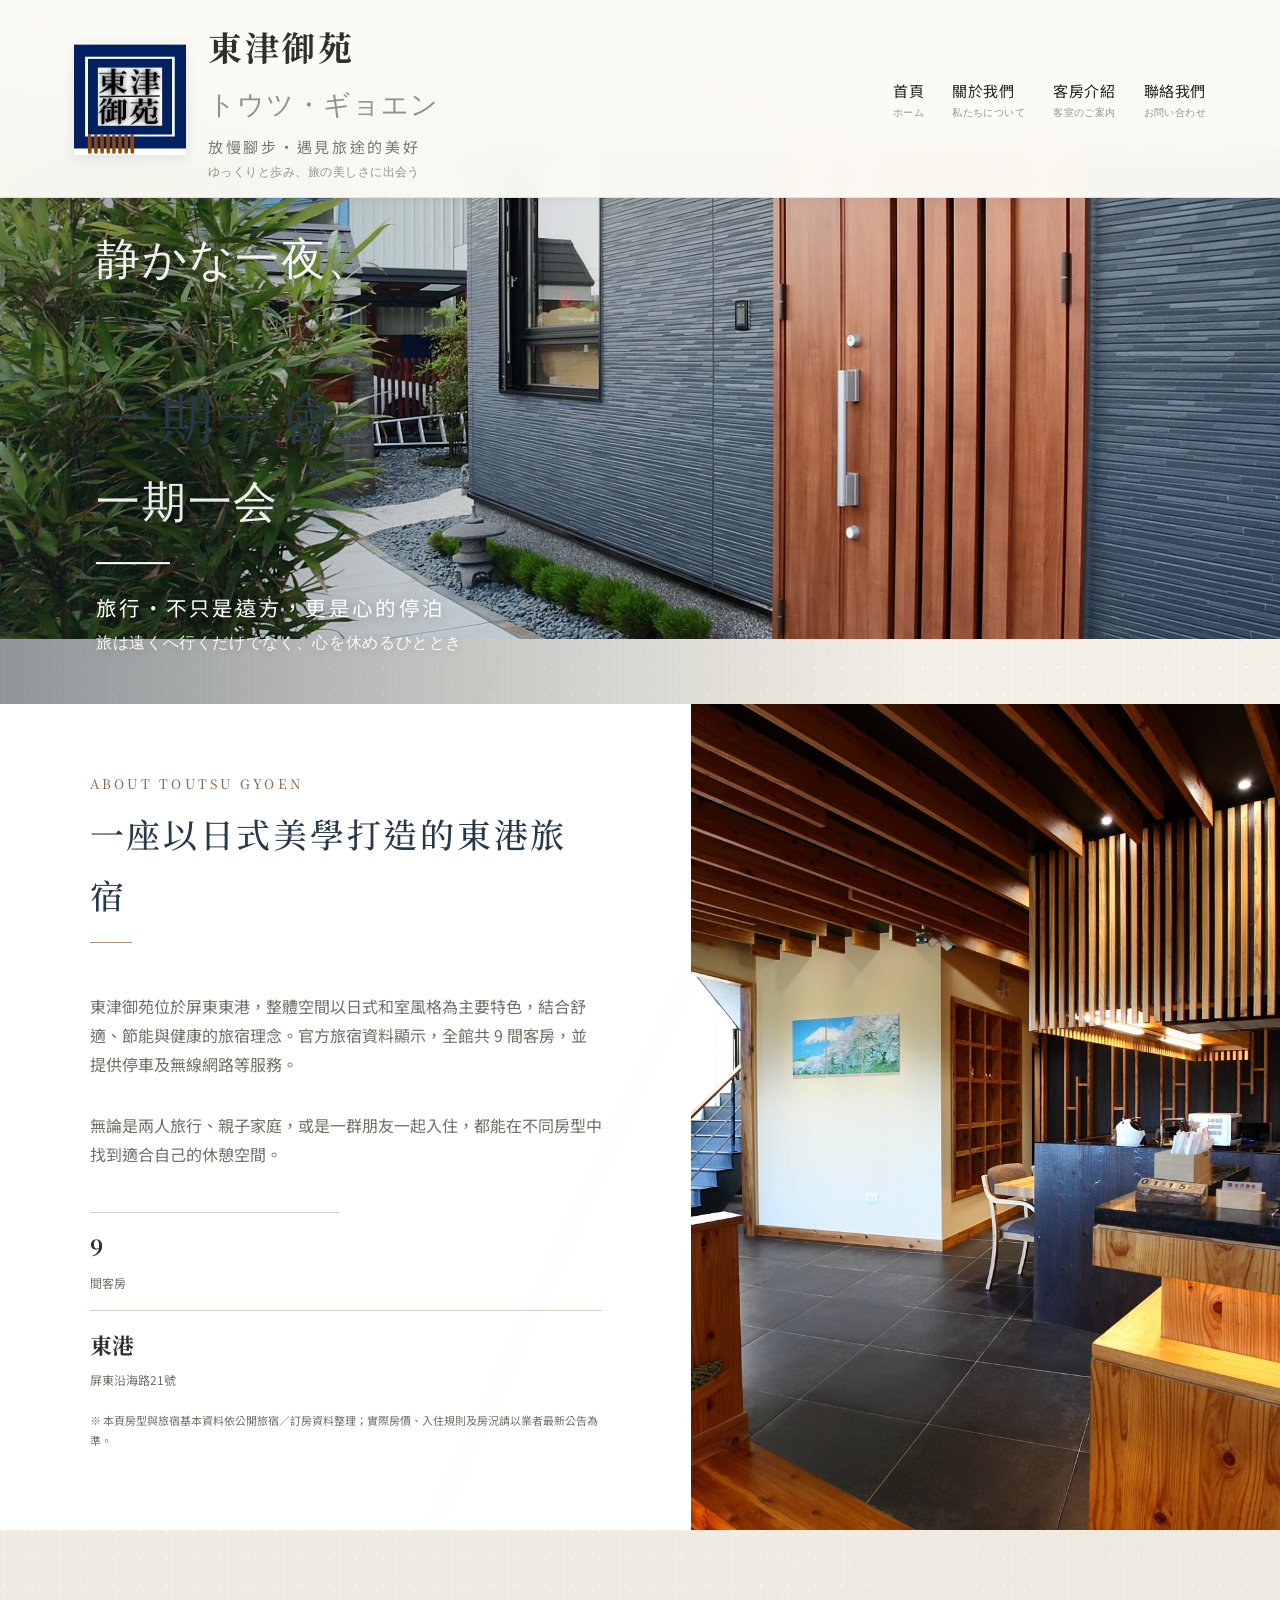
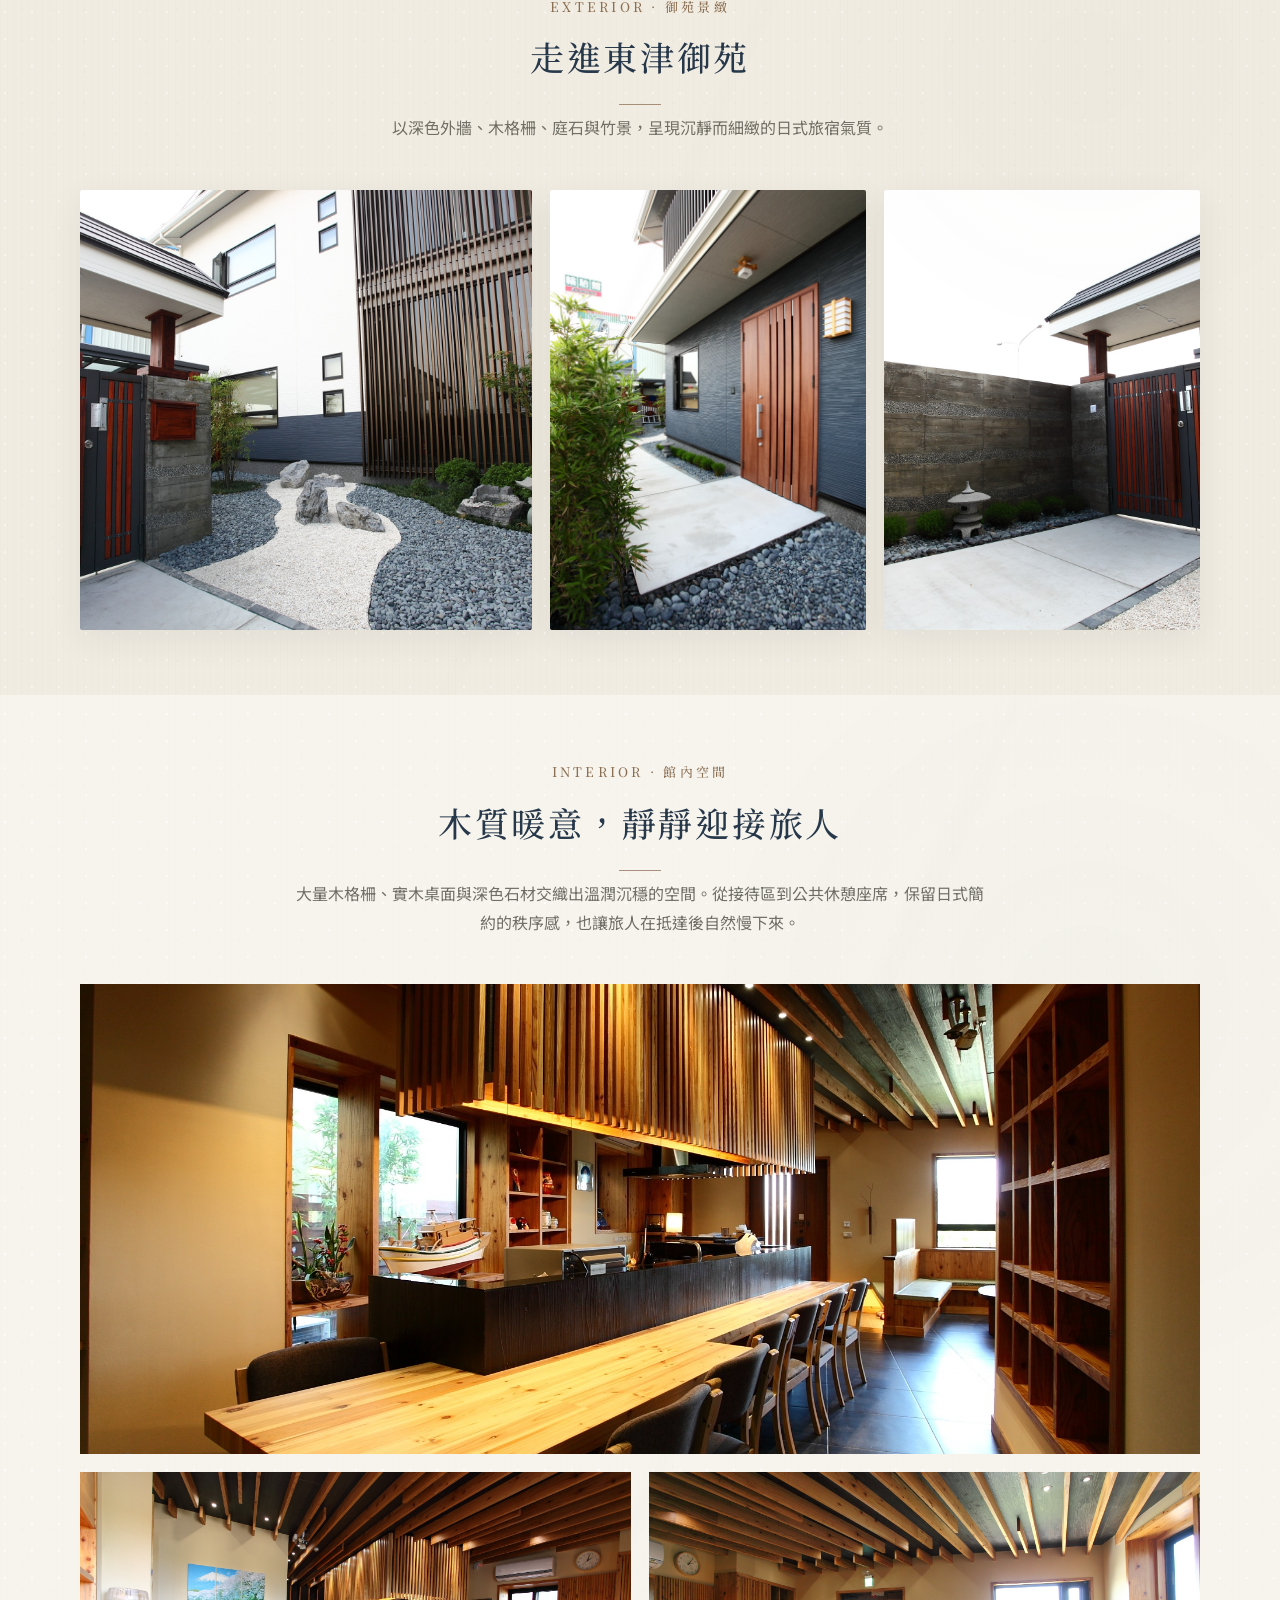
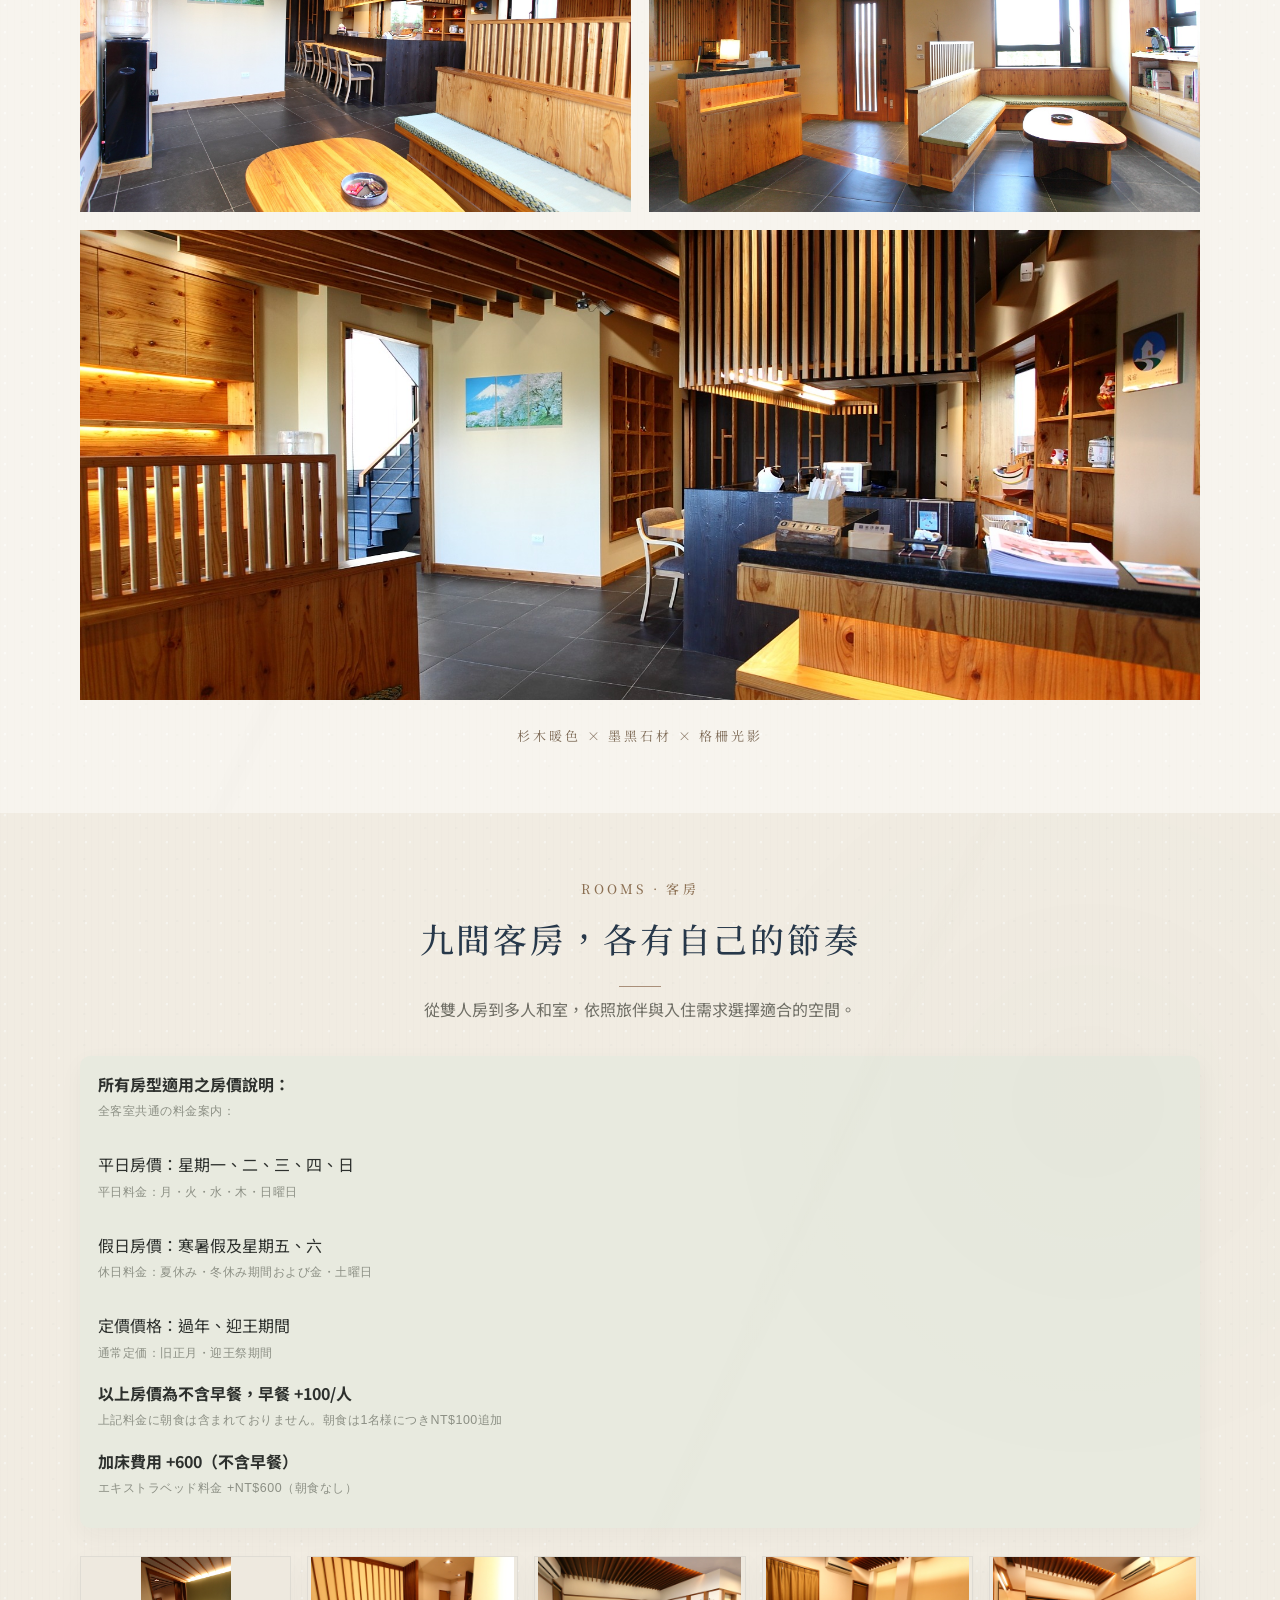
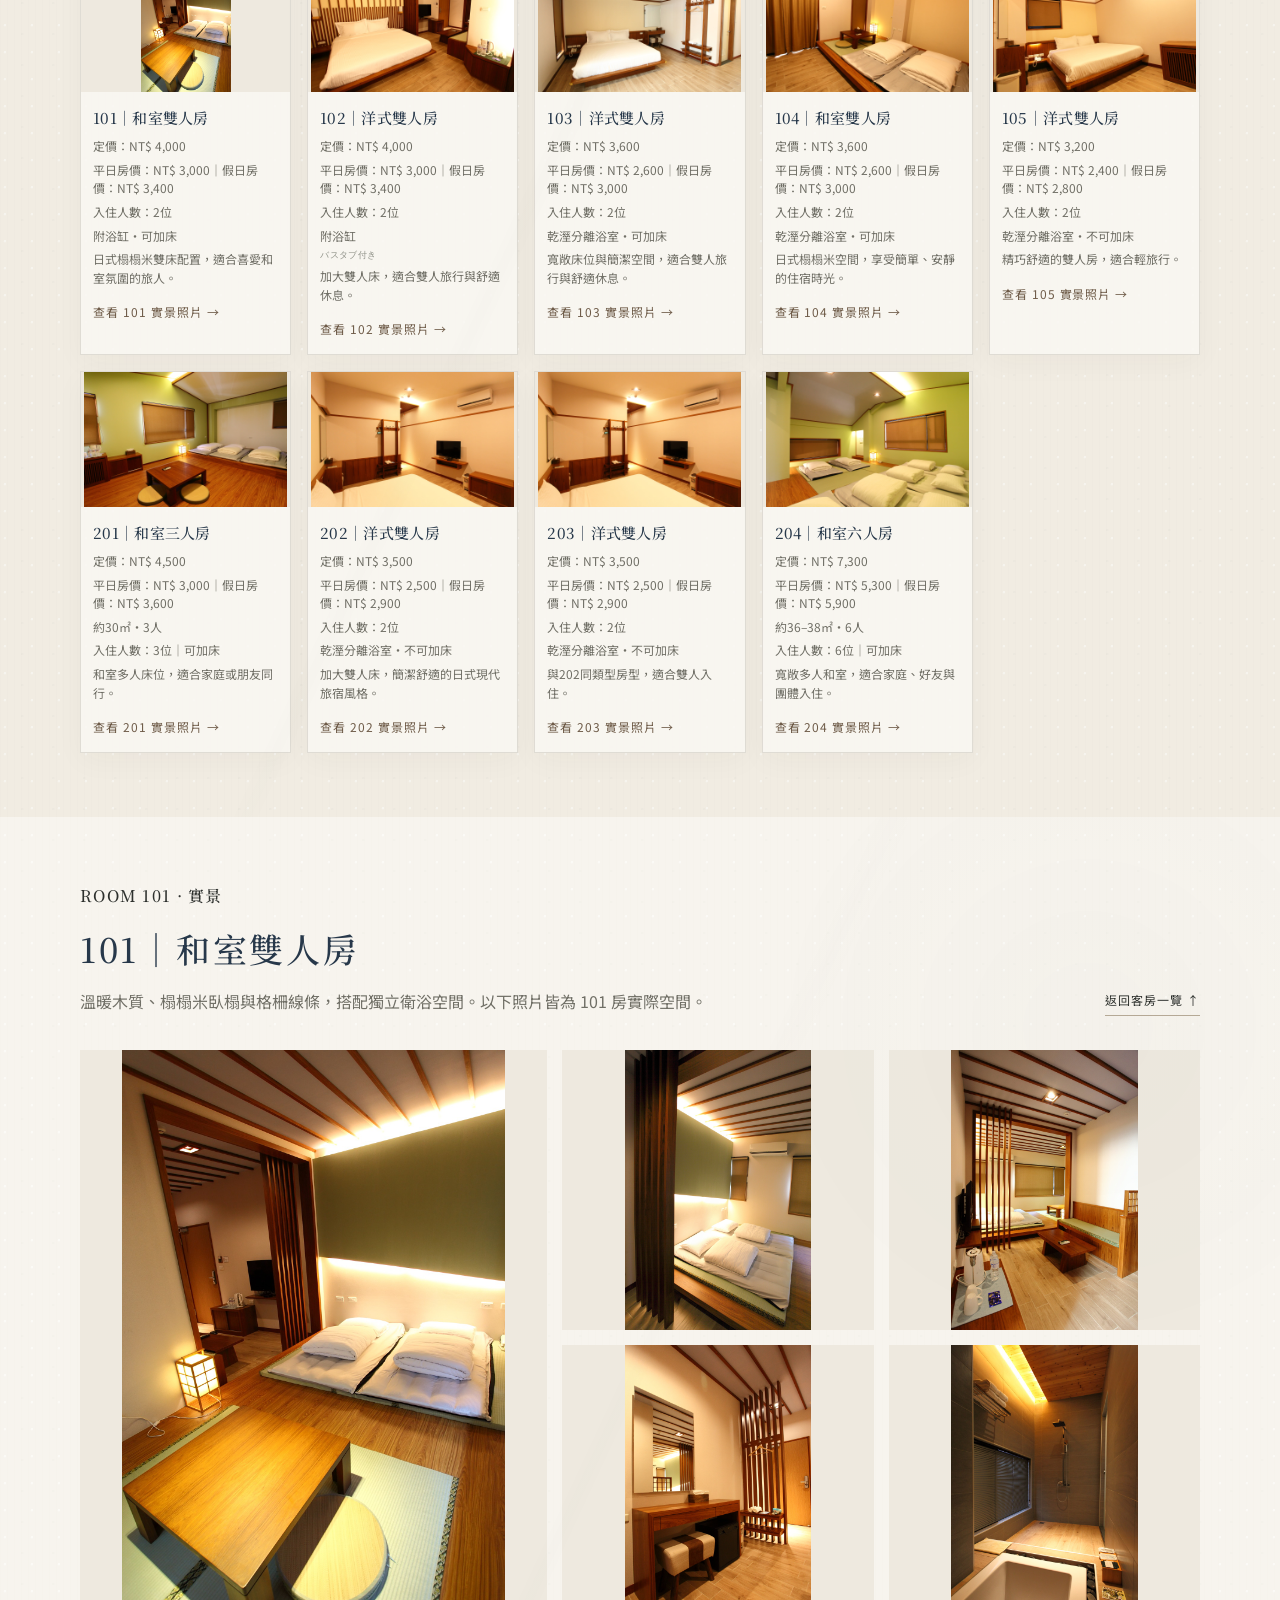
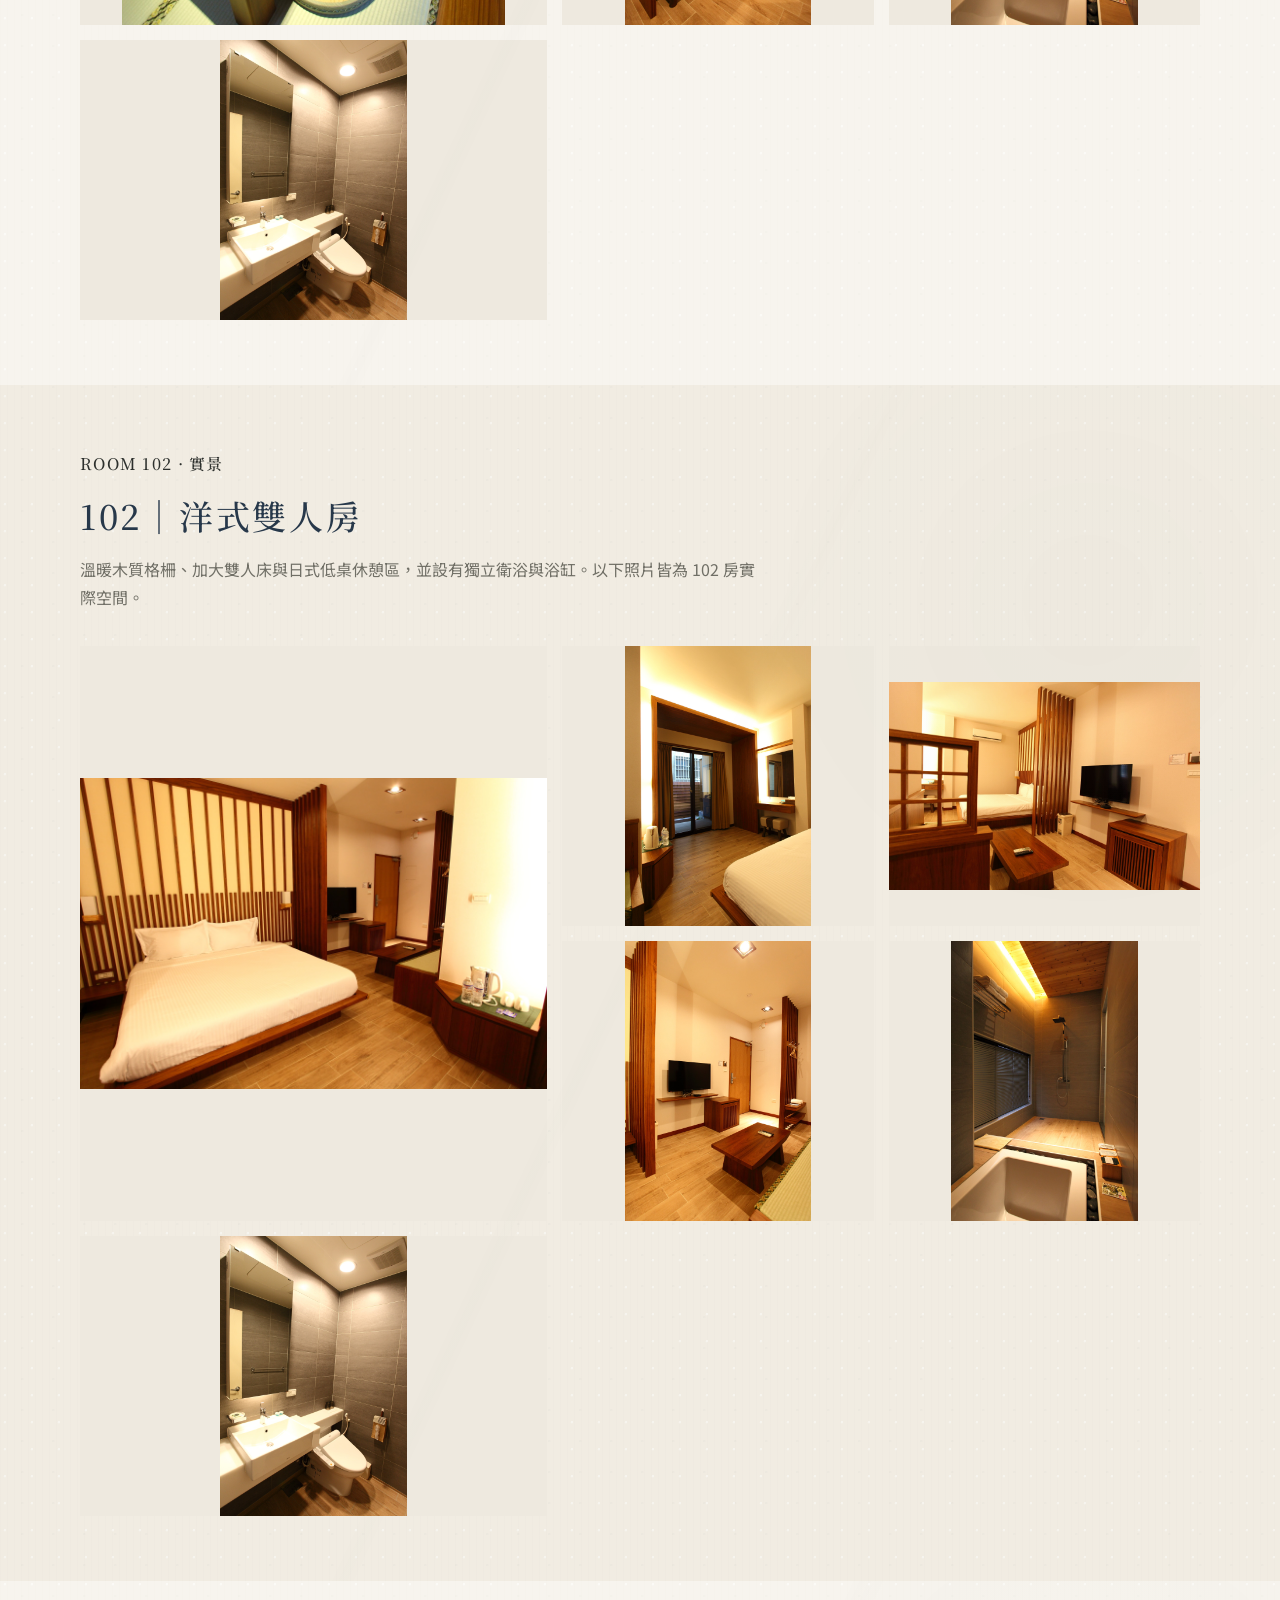
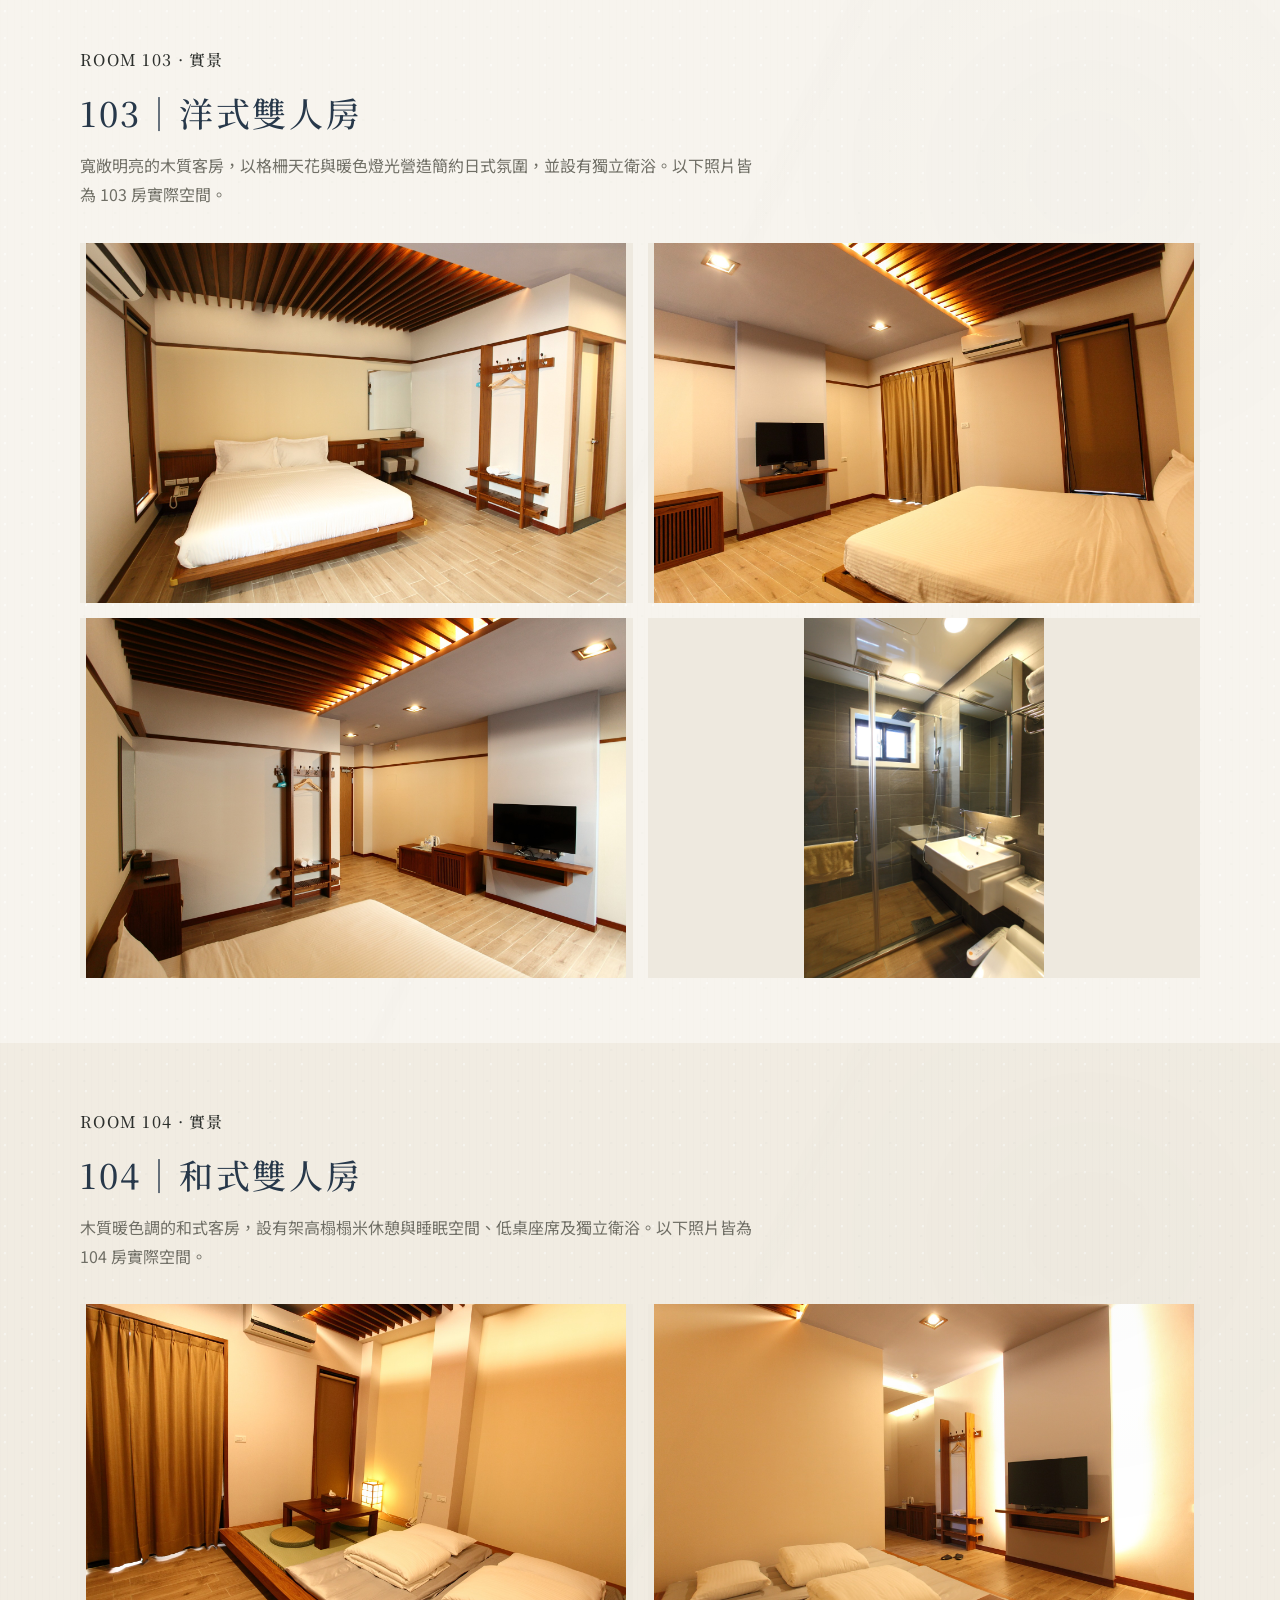
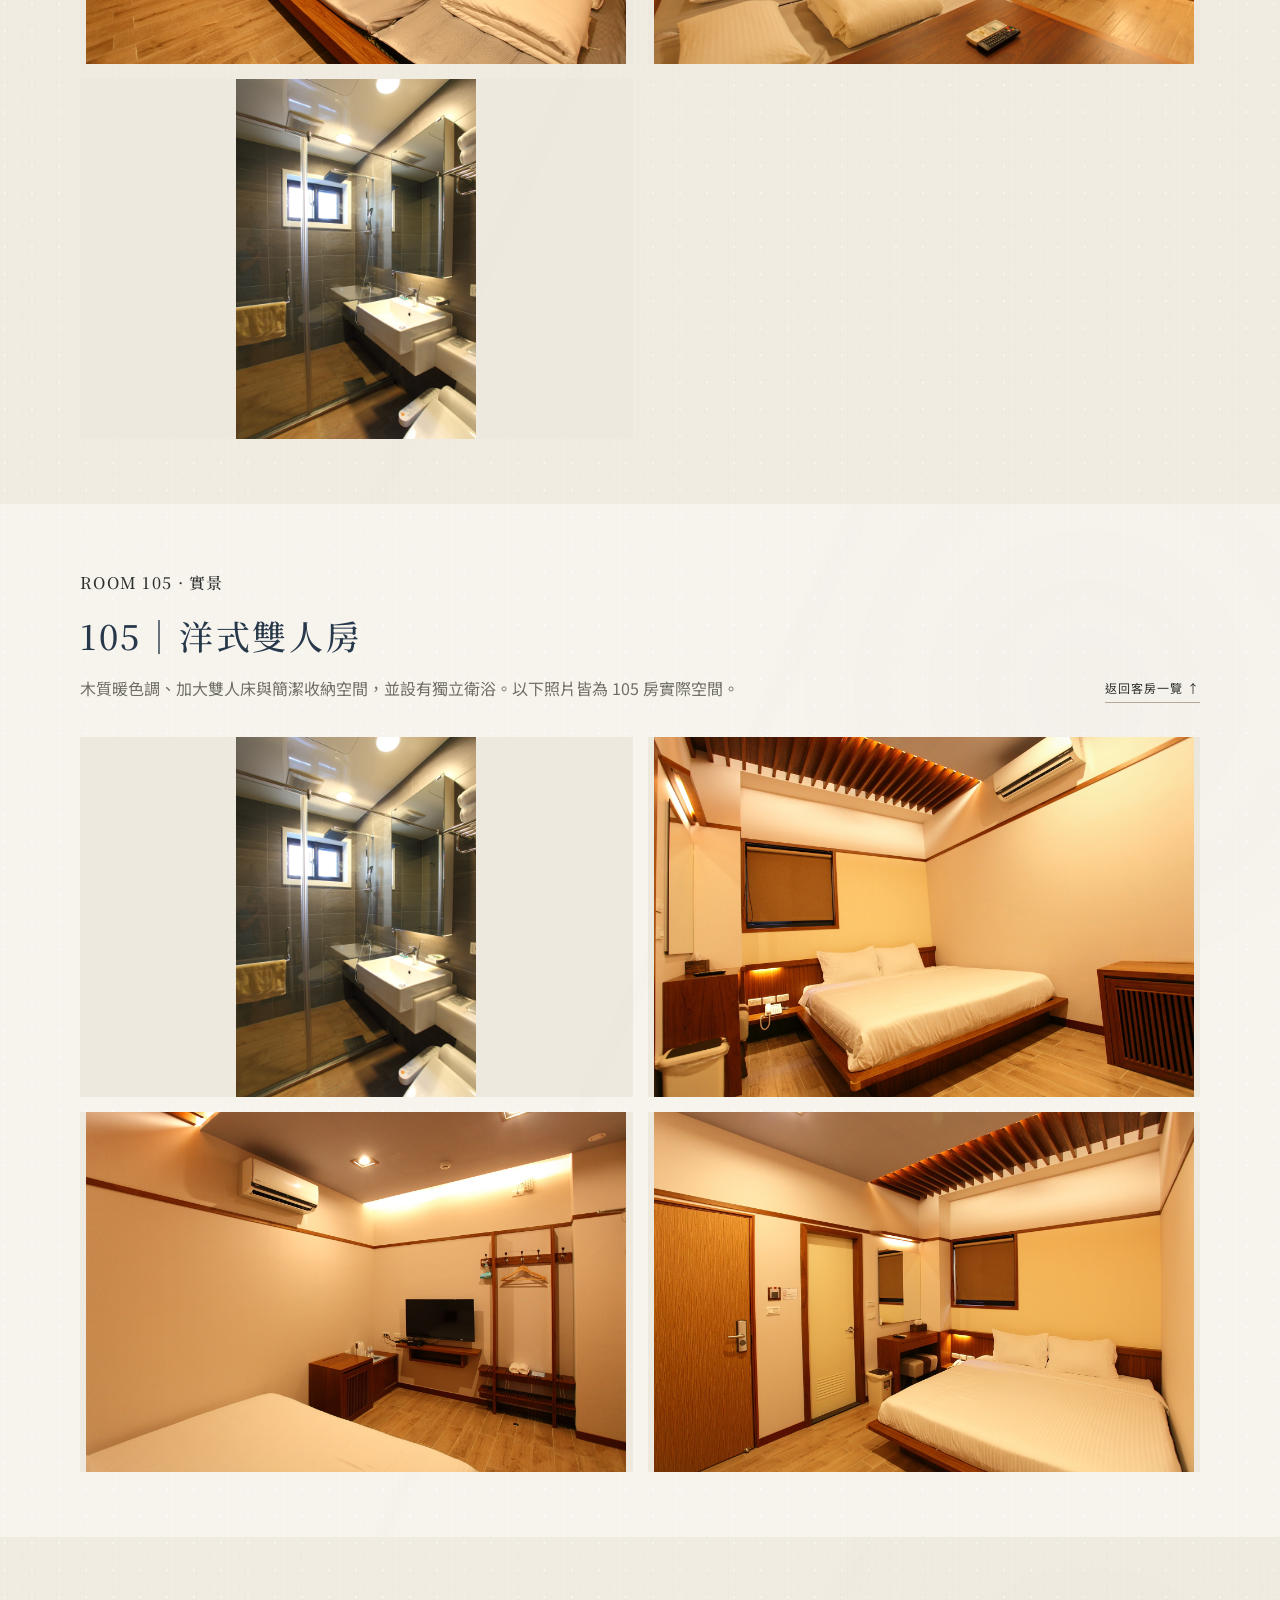
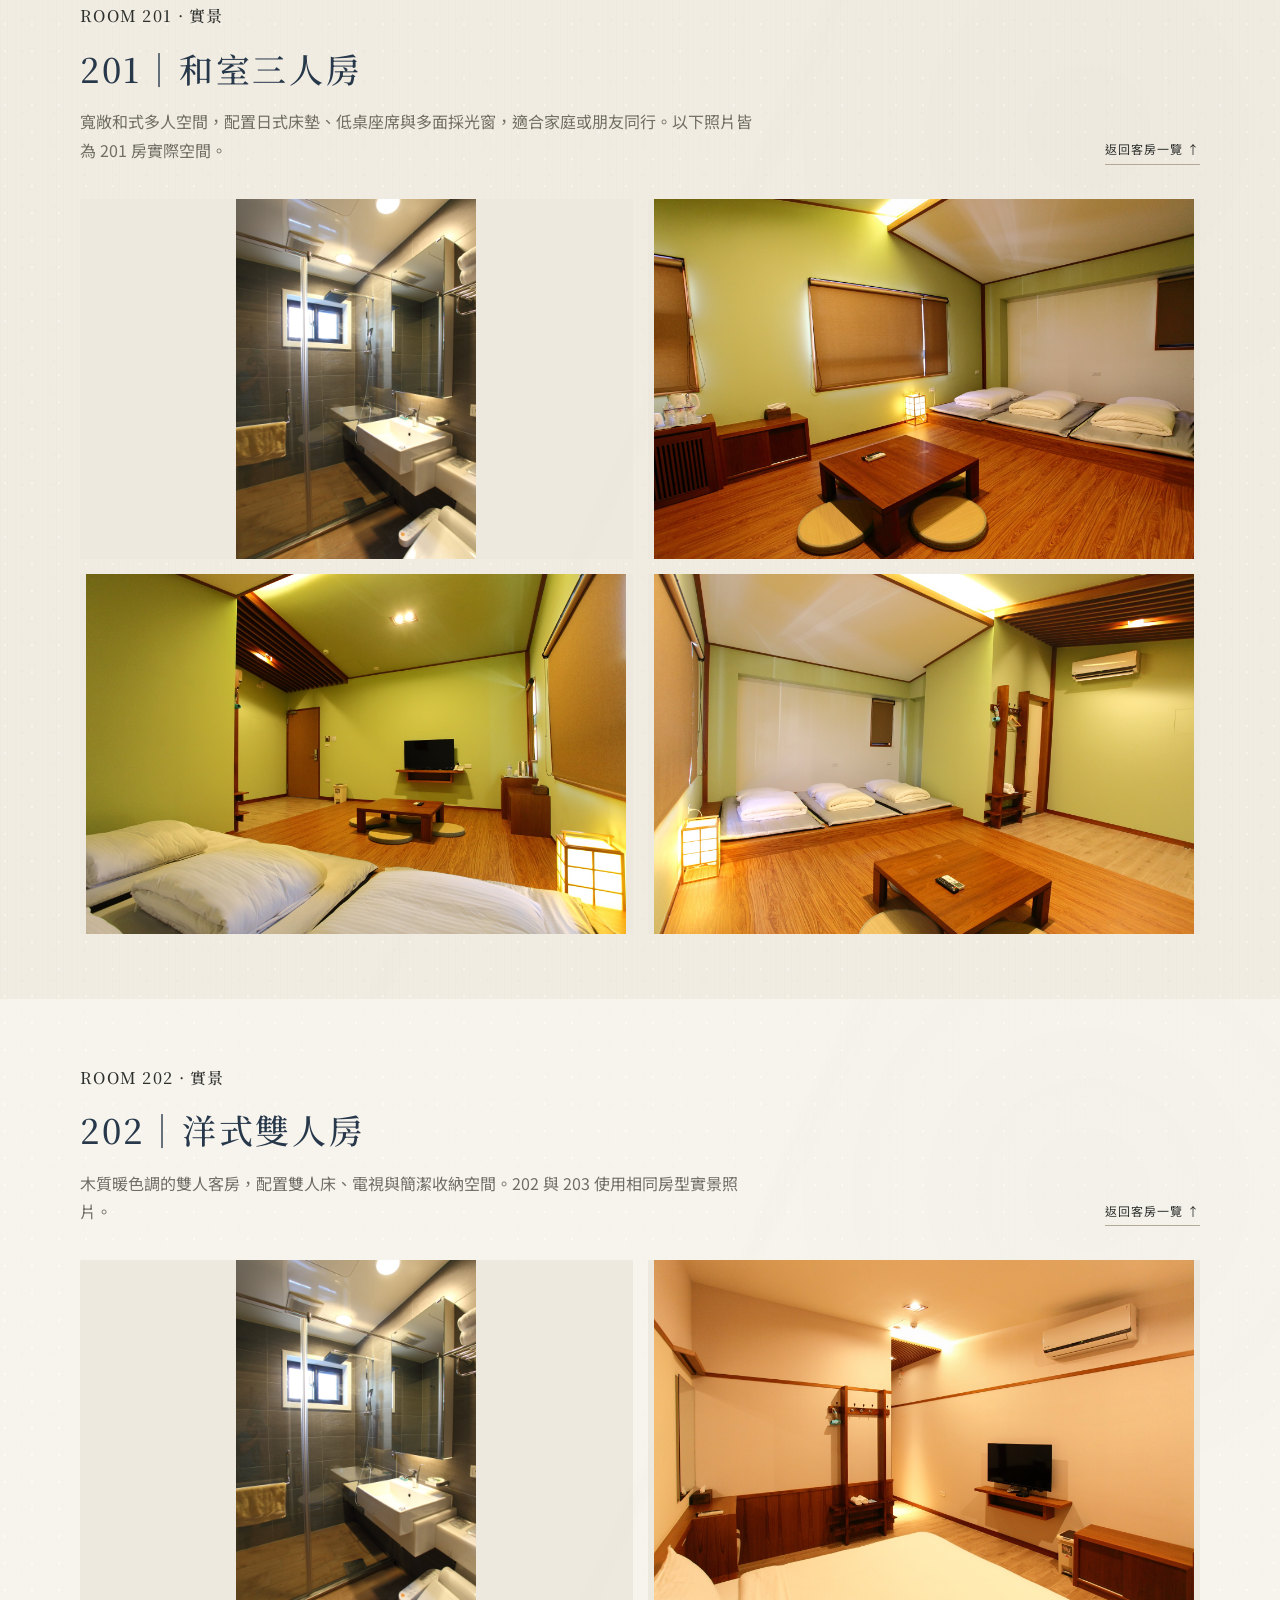
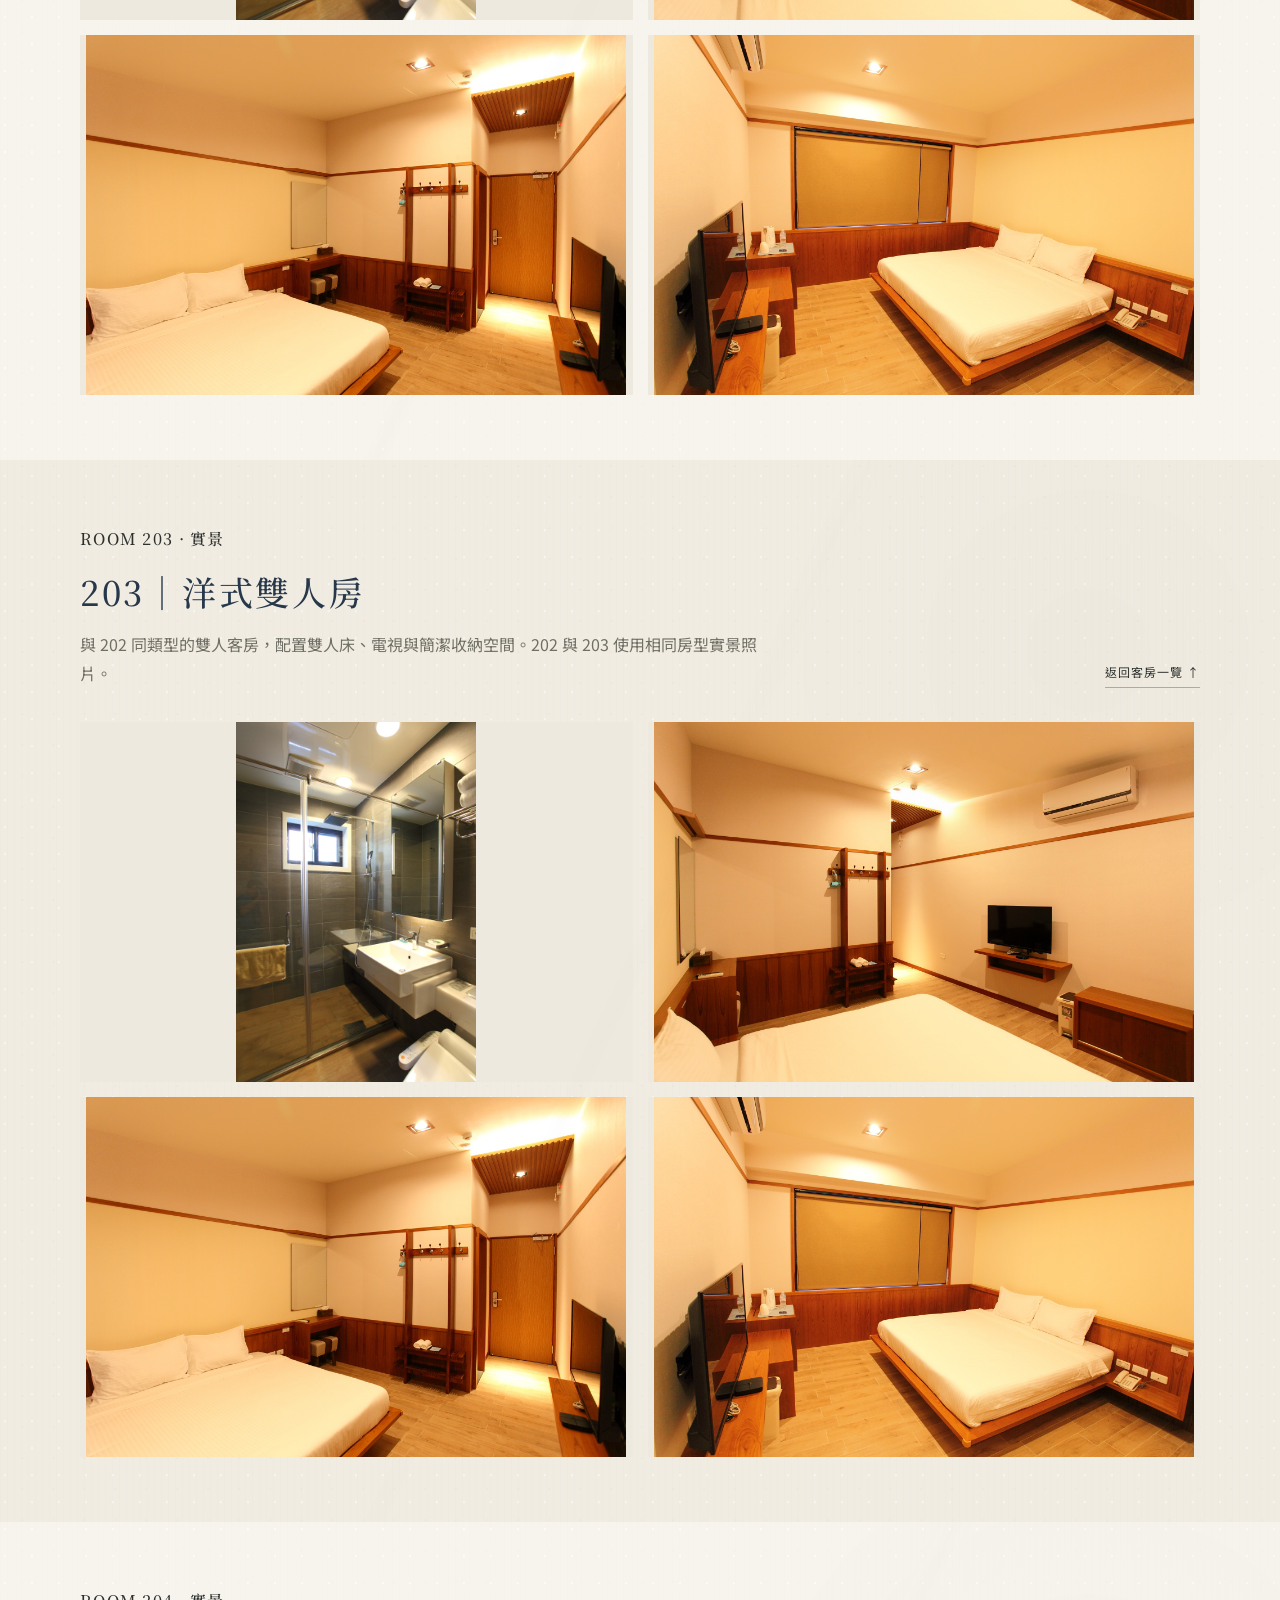
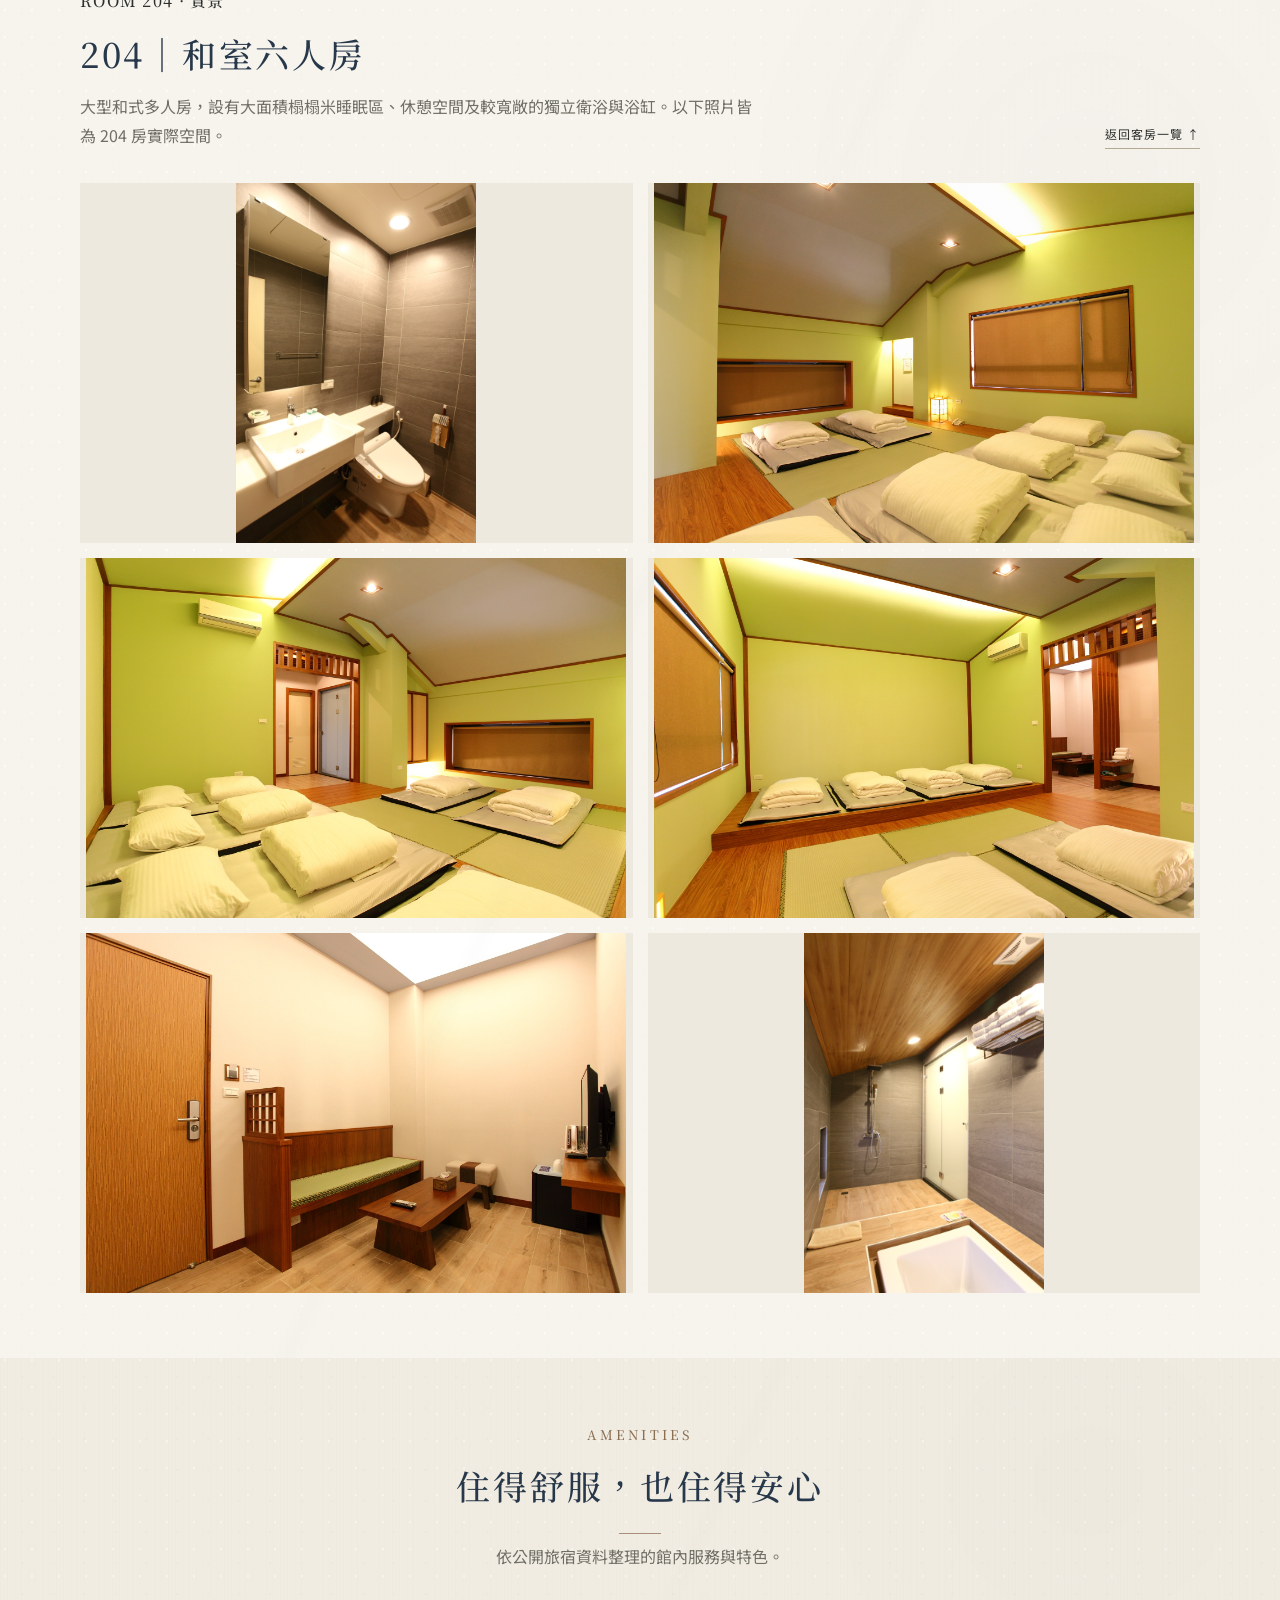
==== index.html @ 432bb6c1 "Add files via upload" ====
<!DOCTYPE html>
<html lang="zh-Hant">
<head>
  <meta charset="UTF-8">
  <meta name="viewport" content="width=device-width, initial-scale=1.0">
  <title>東津御苑｜東港日式特色民宿</title>
  <meta name="description" content="東津御苑｜屏東東港日式特色民宿。全館9間客房，融合日式和室與現代舒適空間，適合雙人、家庭與團體旅遊。">
  <link rel="preconnect" href="https://fonts.googleapis.com">
  <link rel="preconnect" href="https://fonts.gstatic.com" crossorigin>
  <link href="https://fonts.googleapis.com/css2?family=Noto+Serif+TC:wght@400;500;600;700&family=Noto+Sans+TC:wght@300;400;500;700&display=swap" rel="stylesheet">
  <style>
    :root{--ink:#2f302b;--muted:#706f66;--paper:#f7f4ed;--cream:#eee7d8;--wood:#8b6f52;--line:#d8d0c1;--accent:#68715a}
    *{box-sizing:border-box} html{scroll-behavior:smooth}
    body{margin:0;color:var(--ink);background:var(--paper);font-family:"Noto Sans TC",sans-serif;line-height:1.8}
    h1,h2,h3,.jp{font-family:"Noto Serif TC",serif;font-weight:500;letter-spacing:.08em}
    a{color:inherit;text-decoration:none}.container{width:min(1120px,92%);margin:auto}
    header{position:fixed;top:0;left:0;right:0;z-index:20;background:rgba(247,244,237,.9);backdrop-filter:blur(12px);border-bottom:1px solid rgba(216,208,193,.7)}
    nav{height:72px;display:flex;align-items:center;justify-content:space-between}.brand{font-family:"Noto Serif TC";font-size:20px;letter-spacing:.18em}
    .navlinks{display:flex;gap:28px;font-size:14px}.navlinks a{padding:8px 0}
    .hero{min-height:92vh;padding-top:72px;display:grid;place-items:center;position:relative;overflow:hidden;background:
      linear-gradient(rgba(42,43,37,.27),rgba(42,43,37,.35)),
      url("exterior-03.jpg") center/cover}
    .hero:after{content:"";position:absolute;inset:auto 0 0;height:180px;background:linear-gradient(transparent,var(--paper))}
    .hero-inner{position:relative;z-index:2;text-align:center;color:#fff;padding:80px 20px}
    .eyebrow{font-size:13px;letter-spacing:.35em;margin-bottom:20px}.hero h1{font-size:clamp(42px,7vw,78px);margin:0 0 8px}.hero p{font-size:17px;letter-spacing:.15em}
    .btn{display:inline-block;margin-top:26px;padding:12px 28px;border:1px solid rgba(255,255,255,.8);color:#fff;background:rgba(0,0,0,.12);transition:.25s}.btn:hover{background:#fff;color:var(--ink)}
    section{padding:92px 0}.section-head{text-align:center;margin-bottom:48px}.section-head .jp{font-size:13px;color:var(--wood);letter-spacing:.25em}.section-head h2{font-size:34px;margin:8px 0}.section-head p{color:var(--muted);margin:auto;max-width:700px}
    .intro{display:block;max-width:860px;margin:auto}.intro-img{display:none}
    .intro-copy p{color:var(--muted)}.facts{display:grid;grid-template-columns:repeat(3,1fr);gap:14px;margin-top:28px}.fact{border-top:1px solid var(--line);padding-top:14px}.fact strong{display:block;font-family:"Noto Serif TC";font-size:22px}.fact span{font-size:12px;color:var(--muted)}
    .rooms{background:#eee9df}.room-grid{display:grid;grid-template-columns:repeat(3,1fr);gap:20px}.room{background:#f9f7f2;border:1px solid var(--line);padding:0 0 22px;transition:.25s}.room:hover{transform:translateY(-4px);box-shadow:0 12px 30px rgba(55,48,35,.08)}
    .room-img{height:190px;background-size:cover;background-position:center}.r101{background-image:url("room101-02.jpg")}.r102{background-image:url("room102-04.jpg")}.r103{background-image:url("room103-01.jpg")}.r104{background-image:url("room104-01.jpg")}.r105{background-image:url("room105-02.jpg")}.r201{background-image:url("room201-02.jpg")}.r202{background-image:url("room202-02.jpg")}.r203{background-image:url("room203-02.jpg")}.r204{background-image:url("room204-02.jpg")}
    .room-body{padding:20px}.room h3{margin:0 0 6px;font-size:22px}.room p{margin:5px 0;color:var(--muted);font-size:14px}.tag{display:inline-block;margin-top:10px;padding:4px 9px;border:1px solid var(--line);font-size:11px}
    .amenities{display:grid;grid-template-columns:repeat(4,1fr);gap:16px}.amenity{background:#fff;border:1px solid var(--line);padding:25px;text-align:center}.icon{font-size:28px}.amenity h3{font-size:18px;margin:10px 0 4px}.amenity p{font-size:13px;color:var(--muted);margin:0}

    .gallery{background:#f7f4ed}.gallery-grid{display:grid;grid-template-columns:1.25fr .875fr .875fr;gap:18px}.gallery-grid figure{margin:0;height:440px;overflow:hidden;background:#ddd}.gallery-grid figure:first-child{height:440px}.gallery-grid img{width:100%;height:100%;object-fit:cover;display:block;transition:transform .6s}.gallery-grid figure:hover img{transform:scale(1.035)}

    .map-btn{display:inline-block;margin-top:12px;padding:10px 18px;background:#5e6753;color:#fff;border:1px solid #5e6753;font-size:14px;transition:.25s}.map-btn:hover{background:#fff;color:#5e6753}.map-note{font-size:12px;color:#8a877d;margin-top:9px}
    .guide{display:grid;grid-template-columns:1fr 1fr;gap:30px}.card{padding:30px;background:#fff;border:1px solid var(--line)}.card h3{margin-top:0}.card ul{padding-left:20px;color:var(--muted)}
    .cta{background:#5e6753;color:#fff;text-align:center;padding:80px 20px}.cta h2{font-size:34px}.cta p{opacity:.85}.cta .btn{border-color:#fff}
    footer{padding:32px 0;color:var(--muted);font-size:13px}.footer-inner{display:flex;justify-content:space-between;gap:20px}
    .source{font-size:11px;color:#89867b;margin-top:18px}
    @media(max-width:800px){.gallery-grid{grid-template-columns:1fr 1fr}.gallery-grid figure,.gallery-grid figure:first-child{height:300px}.gallery-grid figure:first-child{grid-column:span 2}}.navlinks{display:none}.intro,.guide{grid-template-columns:1fr}.room-grid{grid-template-columns:1fr 1fr}.amenities{grid-template-columns:1fr 1fr}.intro-img{min-height:320px}}
    @media(max-width:520px){.gallery-grid{grid-template-columns:1fr}.gallery-grid figure,.gallery-grid figure:first-child{height:330px}.gallery-grid figure:first-child{grid-column:auto}}section{padding:65px 0}.room-grid{grid-template-columns:1fr}.hero{min-height:82vh}.facts{grid-template-columns:1fr 1fr}.facts .fact:last-child{grid-column:span 2}.footer-inner{flex-direction:column}}
  


/* ===== 東津御苑：依新範本調整 ===== */
:root{
  --brand-navy:#0b2d6b;
  --brand-ink:#1f2933;
  --brand-muted:#746f68;
  --brand-warm:#b66a2c;
  --brand-paper:#fffdf9;
}
body{background:var(--brand-paper);color:var(--brand-ink);}
header{
  background:rgba(255,255,255,.98)!important;
  box-shadow:0 1px 12px rgba(0,0,0,.05);
  padding-top:0!important;
}
.brand-redesign{
  max-width:1180px;margin:0 auto;padding:16px 24px;
  display:flex;align-items:center;justify-content:space-between;gap:30px;
}
.brand-identity{display:flex;align-items:center;gap:22px;min-width:320px}
.brand-identity img{
  width:112px;height:112px;object-fit:cover;display:block;
  box-shadow:0 3px 12px rgba(11,45,107,.10);
}
.brand-copy h1{
  margin:0;color:var(--brand-navy);font-family:"Noto Serif TC","PMingLiU",serif;
  font-size:34px;letter-spacing:.08em;font-weight:700;
}
.brand-copy p{margin:7px 0 0;color:#777;font-size:15px;letter-spacing:.18em}
.brand-redesign nav{display:flex;gap:28px;align-items:center;flex-wrap:wrap;justify-content:flex-end}
.brand-redesign nav a{
  color:#252525!important;text-decoration:none;font-size:15px;letter-spacing:.04em;
  padding:12px 0;position:relative;
}
.brand-redesign nav a:hover{color:var(--brand-navy)!important}
.brand-redesign nav a::after{
  content:"";position:absolute;left:50%;right:50%;bottom:4px;height:2px;
  background:var(--brand-navy);transition:.2s;
}
.brand-redesign nav a:hover::after{left:0;right:0}
.hero-redesign{
  position:relative;max-width:1440px;margin:0 auto;height:min(620px,68vw);
  min-height:420px;overflow:hidden;background:#ddd;
}
.hero-redesign img{width:100%;height:100%;object-fit:cover;display:block}
.hero-redesign::after{
  content:"";position:absolute;inset:0;
  background:linear-gradient(90deg,rgba(8,25,46,.42) 0%,rgba(8,25,46,.12) 48%,rgba(0,0,0,0) 72%);
  pointer-events:none;
}
.hero-redesign .hero-copy{
  position:absolute;z-index:2;left:7.5%;top:50%;transform:translateY(-50%);
  color:white;text-shadow:0 2px 12px rgba(0,0,0,.22);
}
.hero-redesign h2{
  margin:0;font-family:"Noto Serif TC","PMingLiU",serif;font-size:clamp(34px,4.4vw,64px);
  font-weight:400;line-height:1.45;letter-spacing:.08em;
}
.hero-redesign .hero-line{width:74px;height:2px;background:white;margin:25px 0}
.hero-redesign p{margin:0;font-size:clamp(16px,1.6vw,23px);letter-spacing:.16em}
section{scroll-margin-top:145px}
.price-definition{
  border-left:3px solid var(--brand-navy)!important;
  background:#f7f4ed!important;
}
@media(max-width:900px){
  .brand-redesign{align-items:flex-start;flex-direction:column;padding:12px 18px}
  .brand-identity img{width:82px;height:82px}
  .brand-copy h1{font-size:27px}
  .brand-redesign nav{gap:16px}
  .hero-redesign{height:58vh;min-height:390px}
}
@media(max-width:560px){
  .brand-copy p{display:none}
  .brand-identity{min-width:0;gap:14px}
  .brand-identity img{width:68px;height:68px}
  .brand-copy h1{font-size:23px}
  .brand-redesign nav{gap:12px}
  .brand-redesign nav a{font-size:13px}
  .hero-redesign .hero-copy{left:8%}
}


.hero-redesign .hero-japanese{
  margin:14px 0 0;
  font-family:"Noto Serif JP","Yu Mincho","Hiragino Mincho ProN",serif;
  font-size:clamp(15px,1.45vw,21px);
  letter-spacing:.14em;
  line-height:1.6;
  opacity:.95;
}


/* 全站中日雙語 */
.jp-translation{
  display:block;
  margin-top:.28em;
  font-family:"Noto Sans JP","Yu Gothic","Hiragino Kaku Gothic ProN",sans-serif;
  font-size:.78em;
  line-height:1.55;
  letter-spacing:.04em;
  font-weight:400;
  opacity:.72;
}
nav .jp-translation,.btn .jp-translation{
  font-size:.68em;
  margin-top:.12em;
}
.hero-copy .jp-translation{
  font-family:"Noto Serif JP","Yu Mincho","Hiragino Mincho ProN",serif;
  opacity:.92;
}


/* 日式簡約背景配色 */
:root{
  --jp-washi:#f7f3ea;
  --jp-washi-light:#fcfaf5;
  --jp-sand:#ebe5d9;
  --jp-matcha:#7d866f;
  --jp-matcha-soft:#e8eadf;
  --jp-indigo:#27384a;
  --jp-wood:#9a7656;
  --jp-ink:#34332f;
}
html{background:var(--jp-washi);}
body{
  background:
    linear-gradient(180deg,var(--jp-washi-light) 0%,var(--jp-washi) 38%,#f2eee5 100%);
  color:var(--jp-ink);
}
header{
  background:rgba(252,250,245,.97)!important;
  border-bottom:1px solid rgba(154,118,86,.16);
}
section:not(.hero-redesign):not(.cta){
  position:relative;
}
section:not(.hero-redesign):not(.cta):nth-of-type(even){
  background:rgba(235,229,217,.34);
}
section:not(.hero-redesign):not(.cta):nth-of-type(odd){
  background:rgba(252,250,245,.52);
}
.price-definition{
  background:var(--jp-matcha-soft)!important;
  border-left-color:var(--jp-matcha)!important;
  box-shadow:0 8px 24px rgba(52,51,47,.045);
}
.room-card,.card,.notice-card,
[class*="room-card"],[class*="facility-card"]{
  background:rgba(255,253,248,.92);
  border-color:rgba(154,118,86,.15);
  box-shadow:0 8px 24px rgba(52,51,47,.055);
}
h2,h3{color:var(--jp-indigo);}
.cta{
  background:linear-gradient(135deg,var(--jp-indigo),#354b57)!important;
  color:#fff;
}
.cta h2,.cta h3,.cta p,.cta .jp-translation{color:#fff;}
.btn{
  border-color:rgba(154,118,86,.35);
}
footer{
  background:#e5dfd3!important;
  color:#4d4a43!important;
  border-top:1px solid rgba(154,118,86,.16);
}
.jp-translation{color:#696d62;}
.hero-copy .jp-translation{color:#fff;}

</style>

<style id="japanese-minimal-theme">
  :root{
    --washi:#f4f0e7;
    --washi-light:#faf8f3;
    --sumi:#2d302d;
    --stone:#d8d2c6;
    --moss:#68705c;
    --cedar:#8a684d;
  }

  body{
    background-color:var(--washi);
    background-image:
      radial-gradient(circle at 18% 12%, rgba(255,255,255,.72) 0 1px, transparent 1.5px),
      radial-gradient(circle at 72% 42%, rgba(76,67,54,.035) 0 1px, transparent 1.5px),
      linear-gradient(90deg, rgba(120,104,82,.018) 1px, transparent 1px);
    background-size:27px 27px,31px 31px,7px 100%;
    color:var(--sumi);
  }

  header{
    background:rgba(250,248,243,.88);
    border-bottom:1px solid rgba(92,82,67,.13);
  }

  section:not(.hero):not(.cta){
    position:relative;
    background-color:transparent;
  }

  section:not(.hero):not(.cta)::before{
    content:"";
    position:absolute;
    inset:0;
    pointer-events:none;
    opacity:.42;
    background-image:
      linear-gradient(115deg, transparent 0 48%, rgba(93,83,67,.025) 49%, transparent 50%),
      radial-gradient(circle at 85% 18%, rgba(104,112,92,.055), transparent 25%);
  }

  .rooms{
    background:
      linear-gradient(rgba(239,235,226,.92),rgba(239,235,226,.92)),
      repeating-linear-gradient(0deg, transparent 0 39px, rgba(91,80,63,.035) 40px);
  }

  .gallery{
    background:rgba(250,248,243,.62);
  }

  .room,.card,.amenity{
    background:rgba(250,248,243,.88);
    border-color:rgba(110,99,82,.18);
    box-shadow:0 8px 28px rgba(55,49,39,.035);
  }

  .section-head h2::after{
    content:"";
    display:block;
    width:42px;
    height:1px;
    margin:17px auto 0;
    background:var(--cedar);
    opacity:.7;
  }

  .intro-copy .section-head h2::after{
    margin-left:0;
  }

  .hero::before{
    content:"";
    position:absolute;
    inset:0;
    z-index:1;
    background:
      linear-gradient(90deg,rgba(28,31,28,.25),transparent 55%),
      linear-gradient(0deg,rgba(29,31,27,.18),transparent 48%);
  }

  .hero-inner{z-index:3}

  .gallery-grid figure{
    border-radius:2px;
    box-shadow:0 10px 35px rgba(45,42,35,.07);
  }

  .btn,.map-btn{
    letter-spacing:.08em;
  }

  footer{
    background:rgba(232,227,216,.68);
    border-top:1px solid rgba(100,88,69,.12);
  }

  @media(max-width:520px){
    body{background-size:23px 23px,29px 29px,7px 100%}
  }
</style>


<style id="interior-gallery-theme">
  .interior-section{background:rgba(244,240,231,.72)}
  .interior-grid{display:grid;grid-template-columns:1fr 1fr;gap:18px}
  .interior-grid figure{margin:0;height:340px;overflow:hidden;background:#d8d2c6;position:relative}
  .interior-grid .interior-wide{grid-column:span 2;height:470px}
  .interior-grid img{width:100%;height:100%;object-fit:cover;display:block;transition:transform .65s ease,filter .65s ease}
  .interior-grid figure:hover img{transform:scale(1.025);filter:brightness(.96)}
  .interior-caption{text-align:center;margin-top:24px;font-family:"Noto Serif TC",serif;font-size:13px;letter-spacing:.22em;color:#7d6a56}
  @media(max-width:800px){
    .interior-grid figure,.interior-grid .interior-wide{height:320px}
  }
  @media(max-width:520px){
    .interior-grid{grid-template-columns:1fr}
    .interior-grid figure,.interior-grid .interior-wide{grid-column:auto;height:290px}
  }
</style>


<style id="room-detail-theme">
  .room-photo-link{display:block;margin-top:14px;font-size:12px;letter-spacing:.08em;color:#6f5c49}
  .room-photo-link:hover{text-decoration:underline}
  .room-detail-section{background:rgba(238,233,223,.78)}
  .room-detail-head{display:flex;justify-content:space-between;align-items:end;gap:30px;margin-bottom:34px}
  .room-detail-head h2{font-size:34px;margin:7px 0 8px}
  .room-detail-head p{max-width:680px;color:#706f66;margin:0}
  .back-room{font-size:12px;letter-spacing:.08em;border-bottom:1px solid #b7aa97;padding-bottom:4px;white-space:nowrap}
  .room101-grid{display:grid;grid-template-columns:1.2fr .8fr .8fr;grid-auto-rows:280px;gap:15px}
  .room101-grid figure{margin:0;overflow:hidden;background:#ddd}
  .room101-grid .room101-main{grid-row:span 2}
  .room101-grid img{width:100%;height:100%;object-fit:cover;display:block;transition:transform .55s ease}
  .room101-grid figure:hover img{transform:scale(1.025)}
  @media(max-width:800px){
    .room-detail-head{align-items:start;flex-direction:column}
    .room101-grid{grid-template-columns:1fr 1fr;grid-auto-rows:280px}
    .room101-grid .room101-main{grid-column:span 2;grid-row:auto;height:430px}
  }
  @media(max-width:520px){
    .room101-grid{grid-template-columns:1fr;grid-auto-rows:310px}
    .room101-grid .room101-main{grid-column:auto;height:390px}
  }
</style>


<style id="room101-no-crop-lightbox">
  /* 101 房封面：完整顯示，不裁切 */
  .room-img.r101{
    background-size:contain !important;
    background-repeat:no-repeat !important;
    background-position:center !important;
    background-color:#eee9df;
  }

  /* 101 實景圖：完整顯示，不裁切 */
  .room101-grid figure{
    background:#eee9df;
    display:flex;
    align-items:center;
    justify-content:center;
  }
  .room101-grid img{
    width:100% !important;
    height:100% !important;
    object-fit:contain !important;
    object-position:center !important;
    cursor:zoom-in;
  }

  /* 點照片後的燈箱 */
  .photo-lightbox{
    display:none;
    position:fixed;
    inset:0;
    z-index:9999;
    background:rgba(20,20,18,.94);
    align-items:center;
    justify-content:center;
    padding:28px;
  }
  .photo-lightbox:target{display:flex}
  .photo-lightbox img{
    display:block;
    max-width:94vw;
    max-height:90vh;
    width:auto;
    height:auto;
    object-fit:contain;
    box-shadow:0 14px 50px rgba(0,0,0,.28);
  }
  .lightbox-close{
    position:fixed;
    top:18px;
    right:24px;
    color:#fff;
    font-size:34px;
    line-height:1;
    font-family:sans-serif;
    opacity:.9;
  }
  .lightbox-close:hover{opacity:1}
  .room101-grid a{display:flex;width:100%;height:100%;align-items:center;justify-content:center}
</style>


<style id="room102-no-crop-lightbox">
  .room-img.r102{
    background-size:contain !important;
    background-repeat:no-repeat !important;
    background-position:center !important;
    background-color:#eee9df;
  }
  .room102-grid{
    display:grid;
    grid-template-columns:1.2fr .8fr .8fr;
    grid-auto-rows:280px;
    gap:15px;
  }
  .room102-grid figure{
    margin:0;
    overflow:hidden;
    background:#eee9df;
    display:flex;
    align-items:center;
    justify-content:center;
  }
  .room102-grid .room102-main{grid-row:span 2}
  .room102-grid a{
    display:flex;width:100%;height:100%;
    align-items:center;justify-content:center
  }
  .room102-grid img{
    width:100% !important;
    height:100% !important;
    object-fit:contain !important;
    object-position:center !important;
    cursor:zoom-in;
    display:block;
  }
  @media(max-width:900px){
    .room102-grid{grid-template-columns:1fr 1fr;grid-auto-rows:280px}
    .room102-grid .room102-main{grid-column:span 2;grid-row:auto;height:430px}
  }
  @media(max-width:600px){
    .room102-grid{grid-template-columns:1fr;grid-auto-rows:310px}
    .room102-grid .room102-main{grid-column:auto;height:390px}
  }
</style>



<p>不可加床<span class="jp-translation" lang="ja">エキストラベッド不可</span></p><style id="room103-no-crop-lightbox">
  .room-img.r103{
    background-size:contain !important;
    background-repeat:no-repeat !important;
    background-position:center !important;
    background-color:#eee9df;
  }
  .room103-grid{
    display:grid;
    grid-template-columns:1fr 1fr;
    grid-auto-rows:360px;
    gap:15px;
  }
  .room103-grid figure{
    margin:0;
    overflow:hidden;
    background:#eee9df;
    display:flex;
    align-items:center;
    justify-content:center;
  }
  .room103-grid a{
    display:flex;width:100%;height:100%;
    align-items:center;justify-content:center;
  }
  .room103-grid img{
    width:100% !important;
    height:100% !important;
    object-fit:contain !important;
    object-position:center !important;
    cursor:zoom-in;
    display:block;
  }
  @media(max-width:700px){
    .room103-grid{grid-template-columns:1fr;grid-auto-rows:330px}
  }
</style>


<style id="room104-no-crop-lightbox">
  .room-img.r104{
    background-size:contain !important;
    background-repeat:no-repeat !important;
    background-position:center !important;
    background-color:#eee9df;
  }
  .room104-grid{
    display:grid;
    grid-template-columns:1fr 1fr;
    grid-auto-rows:360px;
    gap:15px;
  }
  .room104-grid figure{
    margin:0; overflow:hidden; background:#eee9df;
    display:flex; align-items:center; justify-content:center;
  }
  .room104-grid a{
    display:flex; width:100%; height:100%;
    align-items:center; justify-content:center;
  }
  .room104-grid img{
    width:100% !important; height:100% !important;
    object-fit:contain !important; object-position:center !important;
    cursor:zoom-in; display:block;
  }
  @media(max-width:700px){
    .room104-grid{grid-template-columns:1fr;grid-auto-rows:330px}
  }
</style>


<style id="room-all-real-photo-galleries">
  .room-img.r105,.room-img.r201,.room-img.r202,.room-img.r203,.room-img.r204{background-size:contain!important;background-repeat:no-repeat!important;background-position:center!important;background-color:#eee9df}
  .real-room-grid{display:grid;grid-template-columns:1fr 1fr;grid-auto-rows:360px;gap:15px}
  .real-room-grid figure{margin:0;overflow:hidden;background:#eee9df;display:flex;align-items:center;justify-content:center}
  .real-room-grid a{display:flex;width:100%;height:100%;align-items:center;justify-content:center}
  .real-room-grid img{width:100%!important;height:100%!important;object-fit:contain!important;object-position:center!important;cursor:zoom-in;display:block}
  @media(max-width:700px){.real-room-grid{grid-template-columns:1fr;grid-auto-rows:330px}}
</style>
<style id="mockup-style-20260917">
  /* 首頁改為使用者指定的日式簡約樣式：不使用渡假背景圖 */
  .hero{min-height:auto;padding:118px 0 54px;background:#fbfaf7!important;display:block;color:var(--ink)}
  .hero:after{display:none}.hero-inner{color:var(--ink);padding:34px 20px;text-align:center}
  .hero .btn{color:#6f543d;border-color:#9b7b5e;background:transparent}.hero .btn:hover{background:#6f543d;color:#fff}
  #about{padding:0;background:#fff}
  #about .container{width:100%;max-width:none}
  #about .intro{display:grid;grid-template-columns:1.08fr .92fr;max-width:none;margin:0}
  #about .intro-copy{padding:68px max(7vw,42px);display:flex;flex-direction:column;justify-content:center}
  #about .intro-copy:after{content:"";display:block;grid-column:2;background:url("interior-03.jpg") center/cover no-repeat}
  #about .intro{position:relative}
  #about .intro-copy{grid-column:1}
  #about .intro::after{content:"";grid-column:2;grid-row:1;background:url("interior-03.jpg") center/cover no-repeat;min-height:500px}
  .facts{grid-template-columns:1fr 1fr}
  .rooms{background:#f5f0e8;padding:64px 0}.rooms .section-head{margin-bottom:32px}.room-grid{grid-template-columns:repeat(5,1fr);gap:16px}
  .room{padding-bottom:14px}.room-img{height:135px}.room-body{padding:12px 12px 0}.room h3{font-size:15px;letter-spacing:.02em}.room p{font-size:12px;line-height:1.55}.room .tag{display:none}.room-photo-link{font-size:12px}
  @media(max-width:980px){.room-grid{grid-template-columns:repeat(3,1fr)}#about .intro{grid-template-columns:1fr}#about .intro::after{grid-column:1;grid-row:2;min-height:360px}}
  @media(max-width:620px){.room-grid{grid-template-columns:1fr 1fr}.hero{padding-top:92px}.navlinks{display:none}#about .intro-copy{padding:45px 6vw}.room-img{height:150px}}
</style>
</head>
<body>

<header>
  <div class="brand-redesign">
    <div class="brand-identity">
      <img src="logo.jpg" alt="東津御苑 Logo">
      <div class="brand-copy">
        <h1>東津御苑<span class="jp-translation" lang="ja">トウツ・ギョエン</span></h1>
        <p>放慢腳步・遇見旅途的美好<span class="jp-translation" lang="ja">ゆっくりと歩み、旅の美しさに出会う</span></p>
      </div>
    </div>
    <nav aria-label="主要導覽">
      <a href="#home">首頁<span class="jp-translation" lang="ja">ホーム</span></a>
      <a href="#about">關於我們<span class="jp-translation" lang="ja">私たちについて</span></a>
      <a href="#rooms">客房介紹<span class="jp-translation" lang="ja">客室のご案内</span></a>
      <a href="#contact">聯絡我們<span class="jp-translation" lang="ja">お問い合わせ</span></a>
    </nav>
  </div>
</header>

<section id="home" class="hero-redesign">
  <img src="exterior-01.jpg" alt="東津御苑民宿外觀">
  <div class="hero-copy">
    <h2>一宿靜好、<span class="jp-translation" lang="ja">静かな一夜、</span><br>一期一會<span class="jp-translation" lang="ja">一期一会</span></h2>
    <div class="hero-line"></div>
    <p>旅行・不只是遠方，更是心的停泊<span class="jp-translation" lang="ja">旅は遠くへ行くだけでなく、心を休めるひととき</span></p>
  </div>
</section>


<main>


<section id="about"><div class="container intro">
  <div class="intro-copy">
    <div class="section-head" style="text-align:left;margin-bottom:25px"><div class="jp">ABOUT TOUTSU GYOEN</div><h2>一座以日式美學打造的東港旅宿</h2></div>
    <p>東津御苑位於屏東東港，整體空間以日式和室風格為主要特色，結合舒適、節能與健康的旅宿理念。官方旅宿資料顯示，全館共 9 間客房，並提供停車及無線網路等服務。</p>
    <p>無論是兩人旅行、親子家庭，或是一群朋友一起入住，都能在不同房型中找到適合自己的休憩空間。</p>
    <div class="facts"><div class="fact"><strong>9</strong><span>間客房</span></div><div class="fact"><strong>東港</strong><span>屏東沿海路21號</span></div></div>
    <p class="source">※ 本頁房型與旅宿基本資料依公開旅宿／訂房資料整理；實際房價、入住規則及房況請以業者最新公告為準。</p>
  </div>
</div></section>

<section id="gallery" class="gallery">
  <div class="container">
    <div class="section-head">
      <div class="jp">EXTERIOR · 御苑景緻</div>
      <h2>走進東津御苑</h2>
      <p>以深色外牆、木格柵、庭石與竹景，呈現沉靜而細緻的日式旅宿氣質。</p>
    </div>
    <div class="gallery-grid">
      <figure><img src="exterior-03.jpg" alt="東津御苑入口與日式庭園"></figure>
      <figure><img src="exterior-01.jpg" alt="東津御苑木門與竹景"></figure>
      <figure><img src="exterior-02.jpg" alt="東津御苑日式庭院入口"></figure>
    </div>
  </div>
</section>


<section id="interior" class="interior-section">
  <div class="container">
    <div class="section-head">
      <div class="jp">INTERIOR · 館內空間</div>
      <h2>木質暖意，靜靜迎接旅人</h2>
      <p>大量木格柵、實木桌面與深色石材交織出溫潤沉穩的空間。從接待區到公共休憩座席，保留日式簡約的秩序感，也讓旅人在抵達後自然慢下來。</p>
    </div>
    <div class="interior-grid">
      <figure class="interior-wide"><img src="interior-04.jpg" alt="東津御苑公共空間與長桌"></figure>
      <figure><img src="interior-01.jpg" alt="東津御苑木質接待與休憩空間"></figure>
      <figure><img src="interior-02.jpg" alt="東津御苑日式木作休憩區"></figure>
      <figure class="interior-wide"><img src="interior-03.jpg" alt="東津御苑接待櫃台與木格柵內裝"></figure>
    </div>
    <div class="interior-caption">杉木暖色 × 墨黑石材 × 格柵光影</div>
  </div>
</section>

<section id="rooms" class="rooms"><div class="container">
  <div class="section-head"><div class="jp">ROOMS · 客房</div><h2>九間客房，各有自己的節奏</h2><p>從雙人房到多人和室，依照旅伴與入住需求選擇適合的空間。</p></div>
  <div class="price-definition" style="margin:18px 0 28px;padding:14px 18px;background:#f6f1e8;border-radius:10px;"><strong>所有房型適用之房價說明：<span class="jp-translation" lang="ja">全客室共通の料金案内：</span></strong><br>平日房價：星期一、二、三、四、日<span class="jp-translation" lang="ja">平日料金：月・火・水・木・日曜日</span><br>假日房價：寒暑假及星期五、六<span class="jp-translation" lang="ja">休日料金：夏休み・冬休み期間および金・土曜日</span><br>定價價格：過年、迎王期間<span class="jp-translation" lang="ja">通常定価：旧正月・迎王祭期間</span><p><strong>以上房價為不含早餐，早餐 +100/人<span class="jp-translation" lang="ja">上記料金に朝食は含まれておりません。朝食は1名様につきNT$100追加</span>
<p>加床費用 +600（不含早餐）<span class="jp-translation" lang="ja">エキストラベッド料金 +NT$600（朝食なし）</span></p></strong></p></div>
  <div class="room-grid">
    <article class="room"><div class="room-img r101"></div><div class="room-body"><h3>101｜和室雙人房</h3><p>定價：NT$ 4,000</p><p class="room-price">平日房價：NT$ 3,000｜假日房價：NT$ 3,400</p><p>入住人數：2位</p><p>附浴缸・可加床</p><p>日式榻榻米雙床配置，適合喜愛和室氛圍的旅人。</p><span class="tag">和室</span><a class="room-photo-link" href="#room101-gallery">查看 101 實景照片 →</a></div></article>
    <article class="room"><div class="room-img r102"></div><div class="room-body"><h3>102｜洋式雙人房</h3><p>定價：NT$ 4,000</p><p class="room-price">平日房價：NT$ 3,000｜假日房價：NT$ 3,400</p><p>入住人數：2位</p><p>附浴缸<span class="jp-translation" lang="ja">バスタブ付き</span></p><p>加大雙人床，適合雙人旅行與舒適休息。</p><span class="tag">洋式</span><a class="room-photo-link" href="#room102-gallery">查看 102 實景照片 →</a></div></article>
    <article class="room"><div class="room-img r103"></div><div class="room-body"><h3>103｜洋式雙人房</h3><p>定價：NT$ 3,600</p><p class="room-price">平日房價：NT$ 2,600｜假日房價：NT$ 3,000</p><p>入住人數：2位</p><p>乾溼分離浴室・可加床</p><p>寬敞床位與簡潔空間，適合雙人旅行與舒適休息。</p><span class="tag">洋式</span><a class="room-photo-link" href="#room103-gallery">查看 103 實景照片 →</a></div></article>
    <article class="room"><div class="room-img r104"></div><div class="room-body"><h3>104｜和室雙人房</h3><p>定價：NT$ 3,600</p><p class="room-price">平日房價：NT$ 2,600｜假日房價：NT$ 3,000</p><p>入住人數：2位</p><p>乾溼分離浴室・可加床</p><p>日式榻榻米空間，享受簡單、安靜的住宿時光。</p><span class="tag">和室</span><a class="room-photo-link" href="#room104-gallery">查看 104 實景照片 →</a></div></article>
    <article class="room"><div class="room-img r105"></div><div class="room-body"><h3>105｜洋式雙人房</h3><p>定價：NT$ 3,200</p><p class="room-price">平日房價：NT$ 2,400｜假日房價：NT$ 2,800</p><p>入住人數：2位</p><p>乾溼分離浴室・不可加床</p><p>精巧舒適的雙人房，適合輕旅行。</p><span class="tag">洋式</span><a class="room-photo-link" href="#room105-gallery">查看 105 實景照片 →</a></div></article>
    <article class="room"><div class="room-img r201"></div><div class="room-body"><h3>201｜和室三人房</h3><p>定價：NT$ 4,500</p><p class="room-price">平日房價：NT$ 3,000｜假日房價：NT$ 3,600</p><p>約30㎡・3人</p><p>入住人數：3位｜可加床</p><p>和室多人床位，適合家庭或朋友同行。</p><span class="tag">和室・多人</span><a class="room-photo-link" href="#room201-gallery">查看 201 實景照片 →</a></div></article>
    <article class="room"><div class="room-img r202"></div><div class="room-body"><h3>202｜洋式雙人房</h3><p>定價：NT$ 3,500</p><p class="room-price">平日房價：NT$ 2,500｜假日房價：NT$ 2,900</p><p>入住人數：2位</p><p>乾溼分離浴室・不可加床</p><p>加大雙人床，簡潔舒適的日式現代旅宿風格。</p><span class="tag">洋式</span><a class="room-photo-link" href="#room202-gallery">查看 202 實景照片 →</a></div></article>
    <article class="room"><div class="room-img r203"></div><div class="room-body"><h3>203｜洋式雙人房</h3><p>定價：NT$ 3,500</p><p class="room-price">平日房價：NT$ 2,500｜假日房價：NT$ 2,900</p><p>入住人數：2位</p><p>乾溼分離浴室・不可加床</p><p>與202同類型房型，適合雙人入住。</p><span class="tag">洋式</span><a class="room-photo-link" href="#room203-gallery">查看 203 實景照片 →</a></div></article>
    <article class="room"><div class="room-img r204"></div><div class="room-body"><h3>204｜和室六人房</h3><p>定價：NT$ 7,300</p><p class="room-price">平日房價：NT$ 5,300｜假日房價：NT$ 5,900</p><p>約36–38㎡・6人</p><p>入住人數：6位｜可加床</p><p>寬敞多人和室，適合家庭、好友與團體入住。</p><span class="tag">和室・團體</span><a class="room-photo-link" href="#room204-gallery">查看 204 實景照片 →</a></div></article>
  </div>
</div></section>


<section id="room101-gallery" class="room-detail-section">
  <div class="container">
    <div class="room-detail-head">
      <div>
        <div class="jp">ROOM 101 · 實景</div>
        <h2>101｜和室雙人房</h2>
        <p>溫暖木質、榻榻米臥榻與格柵線條，搭配獨立衛浴空間。以下照片皆為 101 房實際空間。</p>
      </div>
      <a class="back-room" href="#rooms">返回客房一覽 ↑</a>
    </div>
    <div class="room101-grid">
      <figure class="room101-main"><a href="#photo101-02" aria-label="放大查看101房照片2"><img src="room101-02.jpg" alt="101和室雙人房榻榻米與茶几"></a></figure>
      <figure><a href="#photo101-01" aria-label="放大查看101房照片1"><img src="room101-01.jpg" alt="101和室雙人房床鋪"></a></figure>
      <figure><a href="#photo101-03" aria-label="放大查看101房照片3"><img src="room101-03.jpg" alt="101和室雙人房休憩空間"></a></figure>
      <figure><a href="#photo101-04" aria-label="放大查看101房照片4"><img src="room101-04.jpg" alt="101房梳妝與置物空間"></a></figure>
      <figure><a href="#photo101-05" aria-label="放大查看101房照片5"><img src="room101-05.jpg" alt="101房浴室與浴缸淋浴空間"></a></figure>
      <figure><a href="#photo101-06" aria-label="放大查看101房照片6"><img src="room101-06.jpg" alt="101房洗手台與免治馬桶"></a></figure>
    </div>
  </div>
</section>


<section id="room102-gallery" class="room-detail-section">
  <div class="container">
    <div class="room-detail-head">
      <div>
        <div class="jp">ROOM 102 · 實景</div>
        <h2>102｜洋式雙人房</h2>
        <p>溫暖木質格柵、加大雙人床與日式低桌休憩區，並設有獨立衛浴與浴缸。以下照片皆為 102 房實際空間。</p>
      </div>
    </div>
    <div class="room102-grid">
      <figure class="room102-main"><a href="#photo102-04" aria-label="放大查看102房照片4"><img src="room102-04.jpg" alt="102洋式雙人房全景"></a></figure>
      <figure><a href="#photo102-03" aria-label="放大查看102房照片3"><img src="room102-03.jpg" alt="102房床側與梳妝空間"></a></figure>
      <figure><a href="#photo102-05" aria-label="放大查看102房照片5"><img src="room102-05.jpg" alt="102房電視與休憩空間"></a></figure>
      <figure><a href="#photo102-06" aria-label="放大查看102房照片6"><img src="room102-06.jpg" alt="102房日式低桌休憩區"></a></figure>
      <figure><a href="#photo102-01" aria-label="放大查看102房照片1"><img src="room102-01.jpg" alt="102房浴缸與淋浴空間"></a></figure>
      <figure><a href="#photo102-02" aria-label="放大查看102房照片2"><img src="room102-02.jpg" alt="102房洗手台與免治馬桶"></a></figure>
    </div>
  </div>
</section>


<section id="room103-gallery" class="room-detail-section">
  <div class="container">
    <div class="room-detail-head">
      <div>
        <div class="jp">ROOM 103 · 實景</div>
        <h2>103｜洋式雙人房</h2>
        <p>寬敞明亮的木質客房，以格柵天花與暖色燈光營造簡約日式氛圍，並設有獨立衛浴。以下照片皆為 103 房實際空間。</p>
      </div>
    </div>
    <div class="room103-grid">
      <figure><a href="#photo103-01" aria-label="放大查看103房照片1"><img src="room103-01.jpg" alt="103房雙人床與梳妝空間"></a></figure>
      <figure><a href="#photo103-02" aria-label="放大查看103房照片2"><img src="room103-02.jpg" alt="103房床側與電視空間"></a></figure>
      <figure><a href="#photo103-03" aria-label="放大查看103房照片3"><img src="room103-03.jpg" alt="103房室內全景"></a></figure>
      <figure><a href="#photo103-04" aria-label="放大查看103房照片4"><img src="room103-04.jpg" alt="103房獨立衛浴"></a></figure>
    </div>
  </div>
</section>

<section id="room104-gallery" class="room-detail-section">
  <div class="container">
    <div class="room-detail-head">
      <div>
        <div class="jp">ROOM 104 · 實景</div>
        <h2>104｜和式雙人房</h2>
        <p>木質暖色調的和式客房，設有架高榻榻米休憩與睡眠空間、低桌座席及獨立衛浴。以下照片皆為 104 房實際空間。</p>
      </div>
    </div>
    <div class="room104-grid">
      <figure><a href="#photo104-01" aria-label="放大查看104房照片1"><img src="room104-01.jpg" alt="104房和式睡眠與低桌空間"></a></figure>
      <figure><a href="#photo104-02" aria-label="放大查看104房照片2"><img src="room104-02.jpg" alt="104房和式空間與電視"></a></figure>
      <figure><a href="#photo104-03" aria-label="放大查看104房照片3"><img src="room104-03.jpg" alt="104房獨立衛浴"></a></figure>
    </div>
  </div>
</section>
<section id="room105-gallery" class="room-detail-section"><div class="container"><div class="room-detail-head"><div><div class="jp">ROOM 105 · 實景</div><h2>105｜洋式雙人房</h2><p>木質暖色調、加大雙人床與簡潔收納空間，並設有獨立衛浴。以下照片皆為 105 房實際空間。</p></div><a class="back-room" href="#rooms">返回客房一覽 ↑</a></div><div class="real-room-grid"><figure><a href="#photo105-01" aria-label="放大查看105房照片1"><img src="room105-01.jpg" alt="105房實景照片 1"></a></figure><figure><a href="#photo105-02" aria-label="放大查看105房照片2"><img src="room105-02.jpg" alt="105房實景照片 2"></a></figure><figure><a href="#photo105-03" aria-label="放大查看105房照片3"><img src="room105-03.jpg" alt="105房實景照片 3"></a></figure><figure><a href="#photo105-04" aria-label="放大查看105房照片4"><img src="room105-04.jpg" alt="105房實景照片 4"></a></figure></div></div></section>
<section id="room201-gallery" class="room-detail-section"><div class="container"><div class="room-detail-head"><div><div class="jp">ROOM 201 · 實景</div><h2>201｜和室三人房</h2><p>寬敞和式多人空間，配置日式床墊、低桌座席與多面採光窗，適合家庭或朋友同行。以下照片皆為 201 房實際空間。</p></div><a class="back-room" href="#rooms">返回客房一覽 ↑</a></div><div class="real-room-grid"><figure><a href="#photo201-01" aria-label="放大查看201房照片1"><img src="room201-01.jpg" alt="201房實景照片 1"></a></figure><figure><a href="#photo201-02" aria-label="放大查看201房照片2"><img src="room201-02.jpg" alt="201房實景照片 2"></a></figure><figure><a href="#photo201-03" aria-label="放大查看201房照片3"><img src="room201-03.jpg" alt="201房實景照片 3"></a></figure><figure><a href="#photo201-04" aria-label="放大查看201房照片4"><img src="room201-04.jpg" alt="201房實景照片 4"></a></figure></div></div></section>
<section id="room202-gallery" class="room-detail-section"><div class="container"><div class="room-detail-head"><div><div class="jp">ROOM 202 · 實景</div><h2>202｜洋式雙人房</h2><p>木質暖色調的雙人客房，配置雙人床、電視與簡潔收納空間。202 與 203 使用相同房型實景照片。</p></div><a class="back-room" href="#rooms">返回客房一覽 ↑</a></div><div class="real-room-grid"><figure><a href="#photo202-01" aria-label="放大查看202房照片1"><img src="room202-01.jpg" alt="202房實景照片 1"></a></figure><figure><a href="#photo202-02" aria-label="放大查看202房照片2"><img src="room202-02.jpg" alt="202房實景照片 2"></a></figure><figure><a href="#photo202-03" aria-label="放大查看202房照片3"><img src="room202-03.jpg" alt="202房實景照片 3"></a></figure><figure><a href="#photo202-04" aria-label="放大查看202房照片4"><img src="room202-04.jpg" alt="202房實景照片 4"></a></figure></div></div></section>
<section id="room203-gallery" class="room-detail-section"><div class="container"><div class="room-detail-head"><div><div class="jp">ROOM 203 · 實景</div><h2>203｜洋式雙人房</h2><p>與 202 同類型的雙人客房，配置雙人床、電視與簡潔收納空間。202 與 203 使用相同房型實景照片。</p></div><a class="back-room" href="#rooms">返回客房一覽 ↑</a></div><div class="real-room-grid"><figure><a href="#photo203-01" aria-label="放大查看203房照片1"><img src="room203-01.jpg" alt="203房實景照片 1"></a></figure><figure><a href="#photo203-02" aria-label="放大查看203房照片2"><img src="room203-02.jpg" alt="203房實景照片 2"></a></figure><figure><a href="#photo203-03" aria-label="放大查看203房照片3"><img src="room203-03.jpg" alt="203房實景照片 3"></a></figure><figure><a href="#photo203-04" aria-label="放大查看203房照片4"><img src="room203-04.jpg" alt="203房實景照片 4"></a></figure></div></div></section>
<section id="room204-gallery" class="room-detail-section"><div class="container"><div class="room-detail-head"><div><div class="jp">ROOM 204 · 實景</div><h2>204｜和室六人房</h2><p>大型和式多人房，設有大面積榻榻米睡眠區、休憩空間及較寬敞的獨立衛浴與浴缸。以下照片皆為 204 房實際空間。</p></div><a class="back-room" href="#rooms">返回客房一覽 ↑</a></div><div class="real-room-grid"><figure><a href="#photo204-01" aria-label="放大查看204房照片1"><img src="room204-01.jpg" alt="204房實景照片 1"></a></figure><figure><a href="#photo204-02" aria-label="放大查看204房照片2"><img src="room204-02.jpg" alt="204房實景照片 2"></a></figure><figure><a href="#photo204-03" aria-label="放大查看204房照片3"><img src="room204-03.jpg" alt="204房實景照片 3"></a></figure><figure><a href="#photo204-04" aria-label="放大查看204房照片4"><img src="room204-04.jpg" alt="204房實景照片 4"></a></figure><figure><a href="#photo204-05" aria-label="放大查看204房照片5"><img src="room204-05.jpg" alt="204房實景照片 5"></a></figure><figure><a href="#photo204-06" aria-label="放大查看204房照片6"><img src="room204-06.jpg" alt="204房實景照片 6"></a></figure></div></div></section>
<section id="amenities"><div class="container">
  <div class="section-head"><div class="jp">AMENITIES</div><h2>住得舒服，也住得安心</h2><p>依公開旅宿資料整理的館內服務與特色。</p></div>
  <div class="amenities">
    <div class="amenity"><div class="icon">和</div><h3>日式和室</h3><p>全館以日式風格為主要設計。</p></div>
    <div class="amenity"><div class="icon">Wi-Fi</div><h3>無線網路</h3><p>提供旅客連線服務。</p></div>
    <div class="amenity"><div class="icon">P</div><h3>停車</h3><p>提供停車服務，方便自駕旅客。</p></div>
  </div>
</div></section>

<section id="info"><div class="container">
  <div class="section-head"><div class="jp">STAY INFORMATION</div><h2>入住前，先知道這些</h2></div>
  <div class="guide">
    <div class="card"><h3>入住須知<span class="jp-translation" lang="ja">ご宿泊案内</span></h3><ul><li>不可攜帶寵物<span class="jp-translation" lang="ja">ペット同伴不可</span></li><li>全室禁煙<span class="jp-translation" lang="ja">全室禁煙</span></li><li>入住時間：15:00<span class="jp-translation" lang="ja">チェックイン：15:00</span></li><li>退房時間：11:00<span class="jp-translation" lang="ja">チェックアウト：11:00</span></li></ul></div>
    <div class="card"><h3>旅宿位置</h3>
      <ul><li>屏東縣東港鎮沿海路21號<span class="jp-translation" lang="ja">屏東県東港鎮沿海路21号</span></li><li>合法旅宿編號：屏東縣民宿495號</li><li>電話：08-831-2121</li><li>聯絡電話：0965-312-121</li></ul>
      <a class="map-btn" href="https://www.google.com/maps/search/?api=1&query=東津御苑+屏東縣東港鎮沿海路21號" target="_blank" rel="noopener">📍 開啟 Google 地圖導航</a>
      <div class="map-note">點擊後將在 Google 地圖開啟東津御苑位置，可直接規劃路線。</div>
    </div>
  </div>
</div></section>

<section id="contact" class="cta">
  <h2>來東港，住進一點日式慢生活<span class="jp-translation" lang="ja">東港で、和のゆったりとした時間を</span></h2>
  <p>東津御苑｜9間客房・和室與洋式房型<span class="jp-translation" lang="ja">東津御苑｜全9室・和室と洋室</span></p>
  <a class="btn" href="tel:0965312121">電話洽詢 0965-312-121<span class="jp-translation" lang="ja">電話でのお問い合わせ 0965-312-121</span></a>
  <a class="btn" href="tel:088312121">市話 08-831-2121<span class="jp-translation" lang="ja">固定電話 08-831-2121</span></a>
  <a class="btn" href="https://line.me/R/ti/p/%40qbi7392s" target="_blank" rel="noopener noreferrer">加入 LINE 官方帳號 @qbi7392s<span class="jp-translation" lang="ja">LINE公式アカウント @qbi7392s</span></a>
  <a class="btn" href="https://www.facebook.com/toutsugyoen/" target="_blank" rel="noopener noreferrer">Facebook 粉絲專頁<span class="jp-translation" lang="ja">Facebook公式ページ</span></a>
</section>
</main>

<footer><div class="container footer-inner"><div>© 東津御苑 TOUTSU GYOEN　·　<a class="footer-facebook" href="https://www.facebook.com/toutsugyoen/" target="_blank" rel="noopener noreferrer">Facebook</a></div><div>屏東縣東港鎮沿海路21號　｜　0965-312-121　｜　08-831-2121<span class="jp-translation" lang="ja">屏東県東港鎮沿海路21号 ｜ 0965-312-121 ｜ 08-831-2121</span></div></div></footer>



<div id="photo101-01" class="photo-lightbox">
  <a class="lightbox-close" href="#room101-gallery" aria-label="關閉照片">×</a>
  <img src="room101-01.jpg" alt="101房實景照片 1">
</div>
<div id="photo101-02" class="photo-lightbox">
  <a class="lightbox-close" href="#room101-gallery" aria-label="關閉照片">×</a>
  <img src="room101-02.jpg" alt="101房實景照片 2">
</div>
<div id="photo101-03" class="photo-lightbox">
  <a class="lightbox-close" href="#room101-gallery" aria-label="關閉照片">×</a>
  <img src="room101-03.jpg" alt="101房實景照片 3">
</div>
<div id="photo101-04" class="photo-lightbox">
  <a class="lightbox-close" href="#room101-gallery" aria-label="關閉照片">×</a>
  <img src="room101-04.jpg" alt="101房實景照片 4">
</div>
<div id="photo101-05" class="photo-lightbox">
  <a class="lightbox-close" href="#room101-gallery" aria-label="關閉照片">×</a>
  <img src="room101-05.jpg" alt="101房實景照片 5">
</div>
<div id="photo101-06" class="photo-lightbox">
  <a class="lightbox-close" href="#room101-gallery" aria-label="關閉照片">×</a>
  <img src="room101-06.jpg" alt="101房實景照片 6">
</div>
<div id="photo102-01" class="photo-lightbox">
  <a class="lightbox-close" href="#room102-gallery" aria-label="關閉照片">×</a>
  <img src="room102-01.jpg" alt="102房實景照片 1">
</div>
<div id="photo102-02" class="photo-lightbox">
  <a class="lightbox-close" href="#room102-gallery" aria-label="關閉照片">×</a>
  <img src="room102-02.jpg" alt="102房實景照片 2">
</div>
<div id="photo102-03" class="photo-lightbox">
  <a class="lightbox-close" href="#room102-gallery" aria-label="關閉照片">×</a>
  <img src="room102-03.jpg" alt="102房實景照片 3">
</div>
<div id="photo102-04" class="photo-lightbox">
  <a class="lightbox-close" href="#room102-gallery" aria-label="關閉照片">×</a>
  <img src="room102-04.jpg" alt="102房實景照片 4">
</div>
<div id="photo102-05" class="photo-lightbox">
  <a class="lightbox-close" href="#room102-gallery" aria-label="關閉照片">×</a>
  <img src="room102-05.jpg" alt="102房實景照片 5">
</div>
<div id="photo102-06" class="photo-lightbox">
  <a class="lightbox-close" href="#room102-gallery" aria-label="關閉照片">×</a>
  <img src="room102-06.jpg" alt="102房實景照片 6">
</div>
<div id="photo103-01" class="photo-lightbox">
  <a class="lightbox-close" href="#room103-gallery" aria-label="關閉照片">×</a>
  <img src="room103-01.jpg" alt="103房實景照片 1">
</div>
<div id="photo103-02" class="photo-lightbox">
  <a class="lightbox-close" href="#room103-gallery" aria-label="關閉照片">×</a>
  <img src="room103-02.jpg" alt="103房實景照片 2">
</div>
<div id="photo103-03" class="photo-lightbox">
  <a class="lightbox-close" href="#room103-gallery" aria-label="關閉照片">×</a>
  <img src="room103-03.jpg" alt="103房實景照片 3">
</div>
<div id="photo103-04" class="photo-lightbox">
  <a class="lightbox-close" href="#room103-gallery" aria-label="關閉照片">×</a>
  <img src="room103-04.jpg" alt="103房實景照片 4">
</div>
<div id="photo104-01" class="photo-lightbox">
  <a class="lightbox-close" href="#room104-gallery" aria-label="關閉照片">×</a>
  <img src="room104-01.jpg" alt="104房實景照片 1">
</div>
<div id="photo104-02" class="photo-lightbox">
  <a class="lightbox-close" href="#room104-gallery" aria-label="關閉照片">×</a>
  <img src="room104-02.jpg" alt="104房實景照片 2">
</div>
<div id="photo104-03" class="photo-lightbox">
  <a class="lightbox-close" href="#room104-gallery" aria-label="關閉照片">×</a>
  <img src="room104-03.jpg" alt="104房實景照片 3">
</div>
<div id="photo105-01" class="photo-lightbox"><a class="lightbox-close" href="#room105-gallery" aria-label="關閉照片">×</a><img src="room105-01.jpg" alt="105房實景照片 1"></div>
<div id="photo105-02" class="photo-lightbox"><a class="lightbox-close" href="#room105-gallery" aria-label="關閉照片">×</a><img src="room105-02.jpg" alt="105房實景照片 2"></div>
<div id="photo105-03" class="photo-lightbox"><a class="lightbox-close" href="#room105-gallery" aria-label="關閉照片">×</a><img src="room105-03.jpg" alt="105房實景照片 3"></div>
<div id="photo105-04" class="photo-lightbox"><a class="lightbox-close" href="#room105-gallery" aria-label="關閉照片">×</a><img src="room105-04.jpg" alt="105房實景照片 4"></div>
<div id="photo201-01" class="photo-lightbox"><a class="lightbox-close" href="#room201-gallery" aria-label="關閉照片">×</a><img src="room201-01.jpg" alt="201房實景照片 1"></div>
<div id="photo201-02" class="photo-lightbox"><a class="lightbox-close" href="#room201-gallery" aria-label="關閉照片">×</a><img src="room201-02.jpg" alt="201房實景照片 2"></div>
<div id="photo201-03" class="photo-lightbox"><a class="lightbox-close" href="#room201-gallery" aria-label="關閉照片">×</a><img src="room201-03.jpg" alt="201房實景照片 3"></div>
<div id="photo201-04" class="photo-lightbox"><a class="lightbox-close" href="#room201-gallery" aria-label="關閉照片">×</a><img src="room201-04.jpg" alt="201房實景照片 4"></div>
<div id="photo202-01" class="photo-lightbox"><a class="lightbox-close" href="#room202-gallery" aria-label="關閉照片">×</a><img src="room202-01.jpg" alt="202房實景照片 1"></div>
<div id="photo202-02" class="photo-lightbox"><a class="lightbox-close" href="#room202-gallery" aria-label="關閉照片">×</a><img src="room202-02.jpg" alt="202房實景照片 2"></div>
<div id="photo202-03" class="photo-lightbox"><a class="lightbox-close" href="#room202-gallery" aria-label="關閉照片">×</a><img src="room202-03.jpg" alt="202房實景照片 3"></div>
<div id="photo202-04" class="photo-lightbox"><a class="lightbox-close" href="#room202-gallery" aria-label="關閉照片">×</a><img src="room202-04.jpg" alt="202房實景照片 4"></div>
<div id="photo203-01" class="photo-lightbox"><a class="lightbox-close" href="#room203-gallery" aria-label="關閉照片">×</a><img src="room203-01.jpg" alt="203房實景照片 1"></div>
<div id="photo203-02" class="photo-lightbox"><a class="lightbox-close" href="#room203-gallery" aria-label="關閉照片">×</a><img src="room203-02.jpg" alt="203房實景照片 2"></div>
<div id="photo203-03" class="photo-lightbox"><a class="lightbox-close" href="#room203-gallery" aria-label="關閉照片">×</a><img src="room203-03.jpg" alt="203房實景照片 3"></div>
<div id="photo203-04" class="photo-lightbox"><a class="lightbox-close" href="#room203-gallery" aria-label="關閉照片">×</a><img src="room203-04.jpg" alt="203房實景照片 4"></div>
<div id="photo204-01" class="photo-lightbox"><a class="lightbox-close" href="#room204-gallery" aria-label="關閉照片">×</a><img src="room204-01.jpg" alt="204房實景照片 1"></div>
<div id="photo204-02" class="photo-lightbox"><a class="lightbox-close" href="#room204-gallery" aria-label="關閉照片">×</a><img src="room204-02.jpg" alt="204房實景照片 2"></div>
<div id="photo204-03" class="photo-lightbox"><a class="lightbox-close" href="#room204-gallery" aria-label="關閉照片">×</a><img src="room204-03.jpg" alt="204房實景照片 3"></div>
<div id="photo204-04" class="photo-lightbox"><a class="lightbox-close" href="#room204-gallery" aria-label="關閉照片">×</a><img src="room204-04.jpg" alt="204房實景照片 4"></div>
<div id="photo204-05" class="photo-lightbox"><a class="lightbox-close" href="#room204-gallery" aria-label="關閉照片">×</a><img src="room204-05.jpg" alt="204房實景照片 5"></div>
<div id="photo204-06" class="photo-lightbox"><a class="lightbox-close" href="#room204-gallery" aria-label="關閉照片">×</a><img src="room204-06.jpg" alt="204房實景照片 6"></div>


</body>
</html>
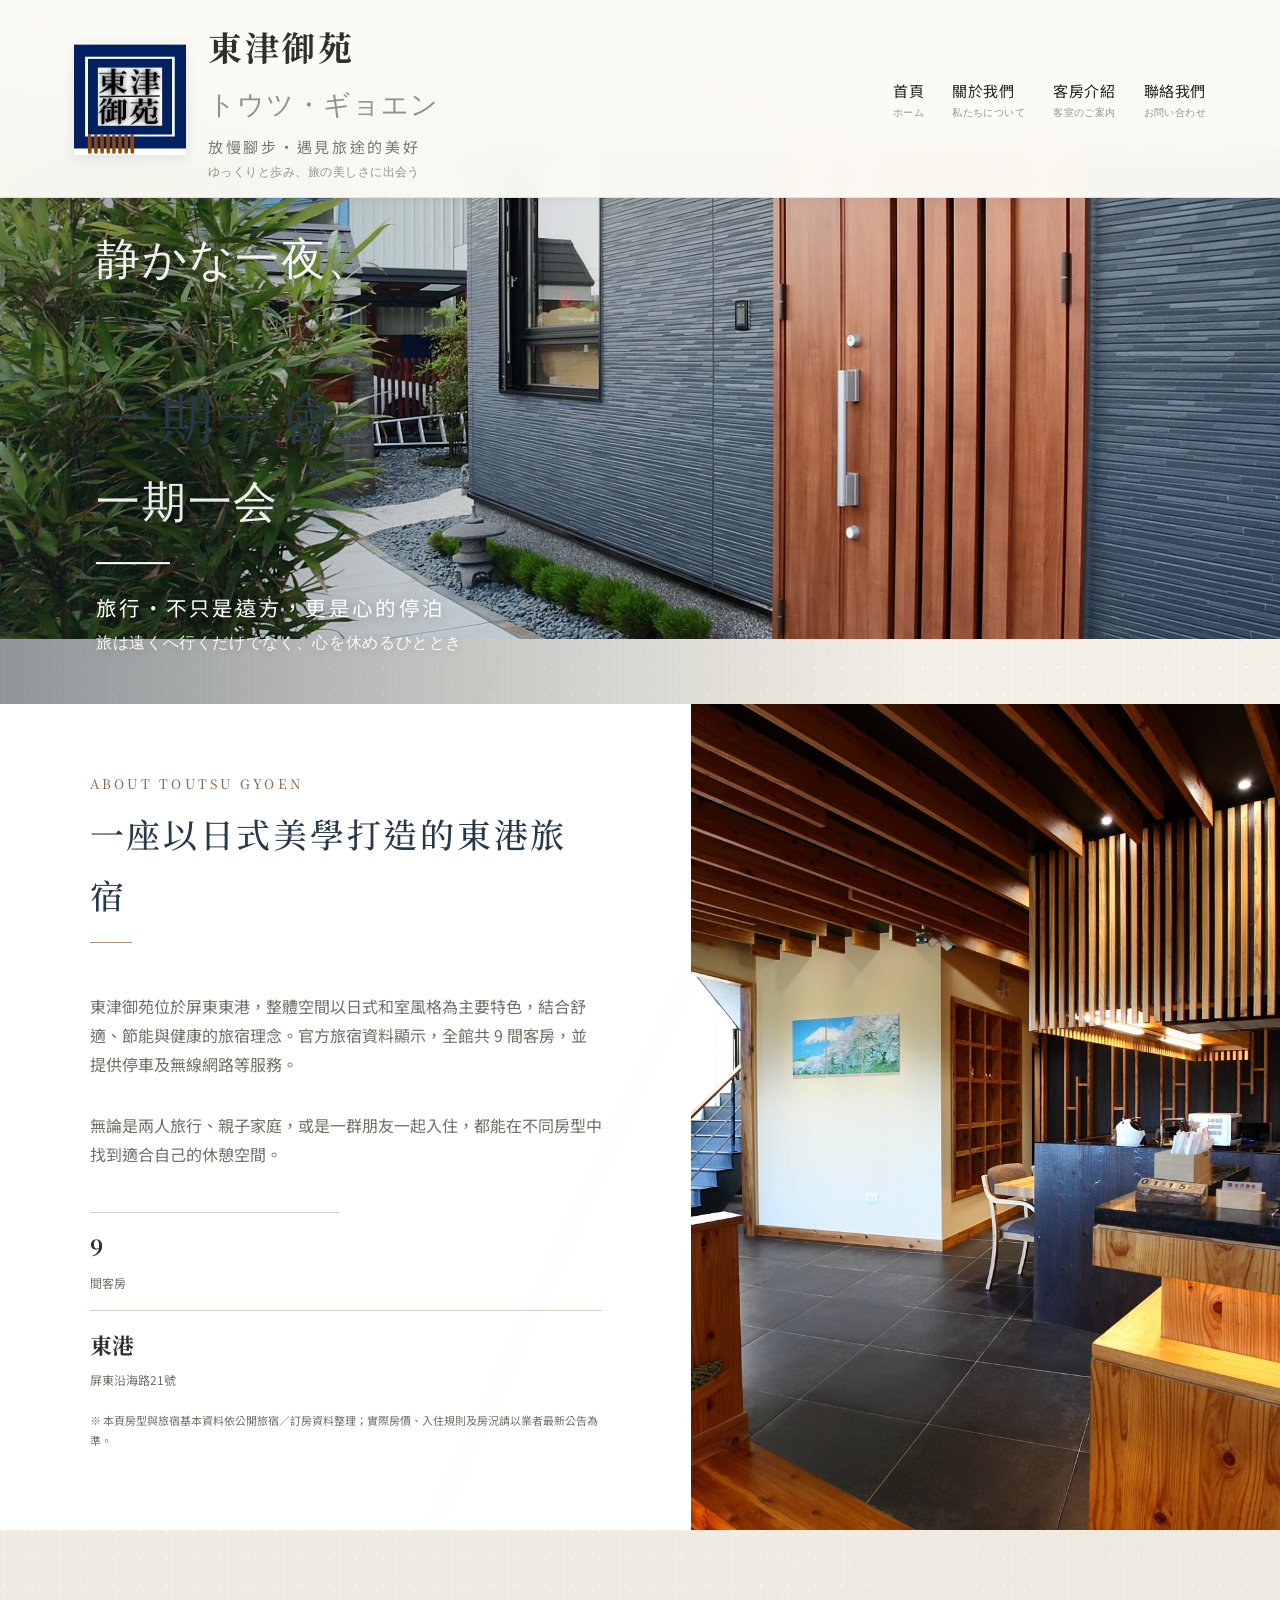
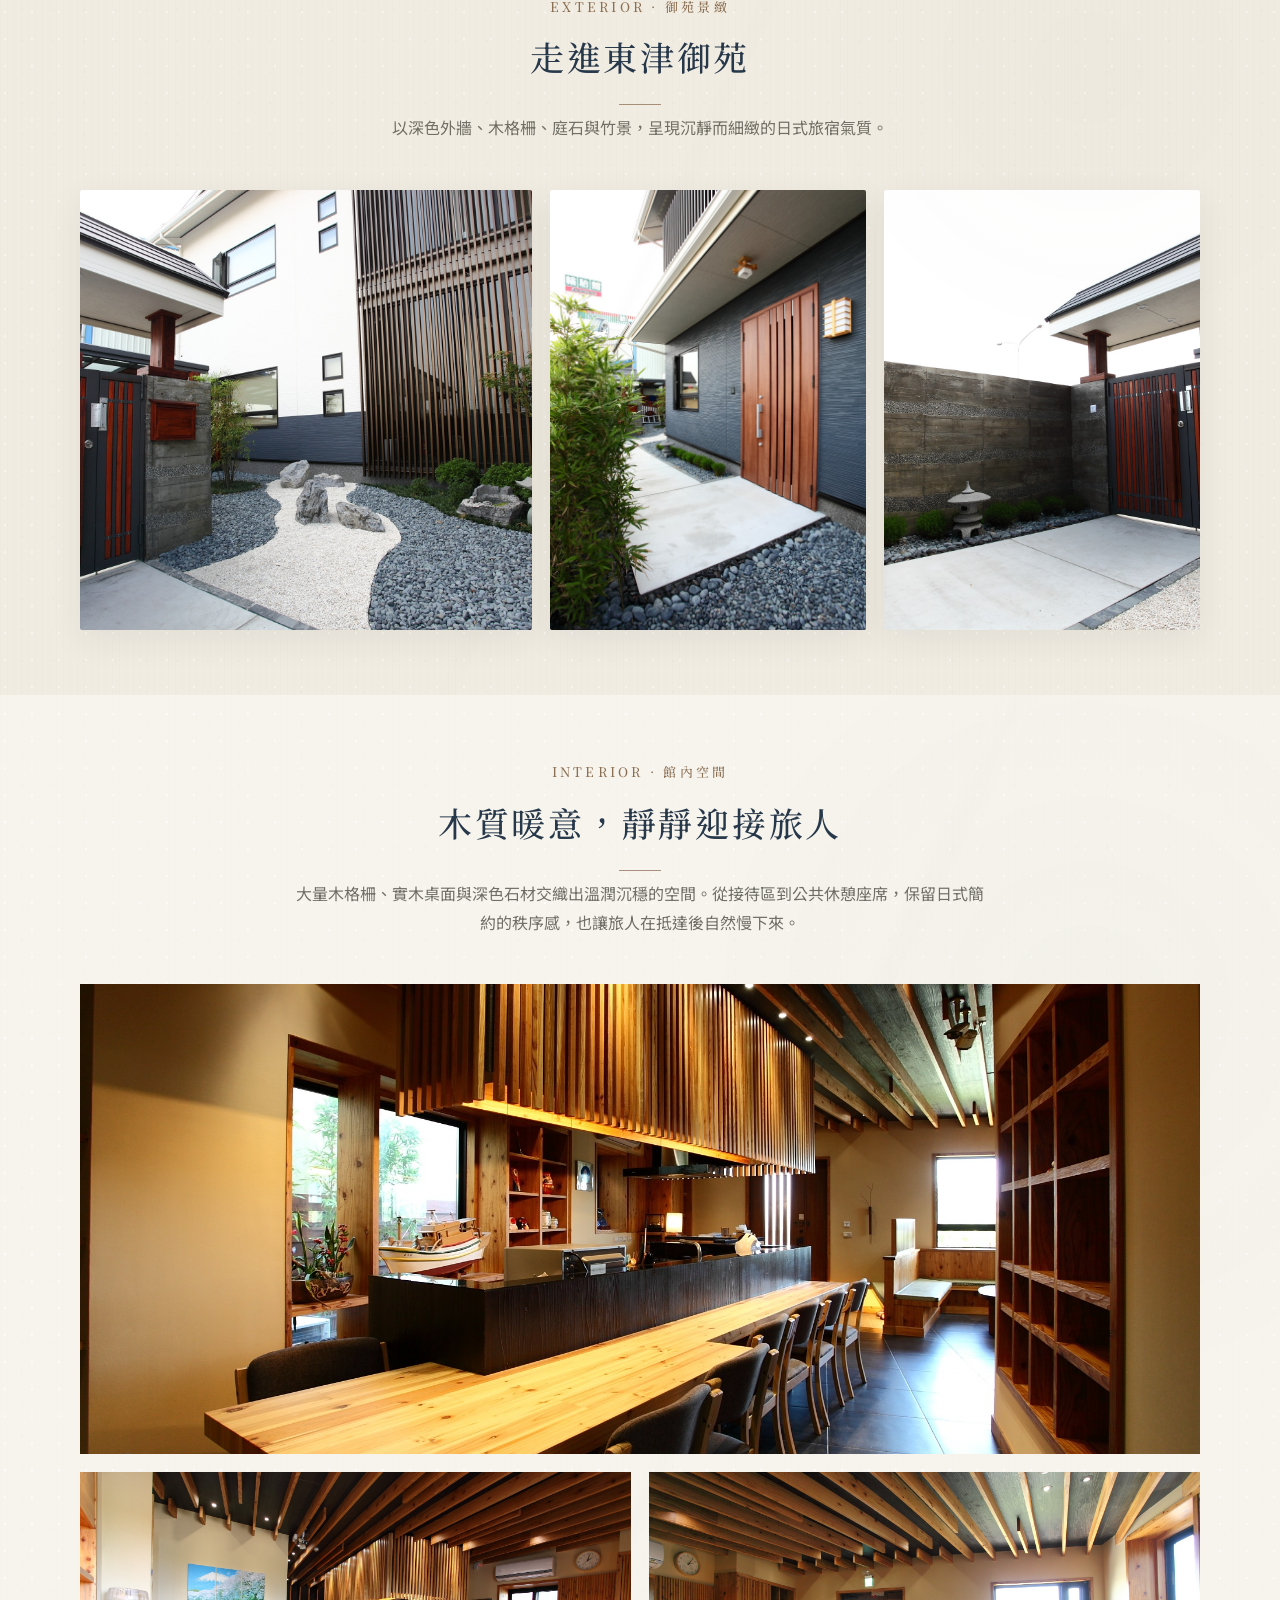
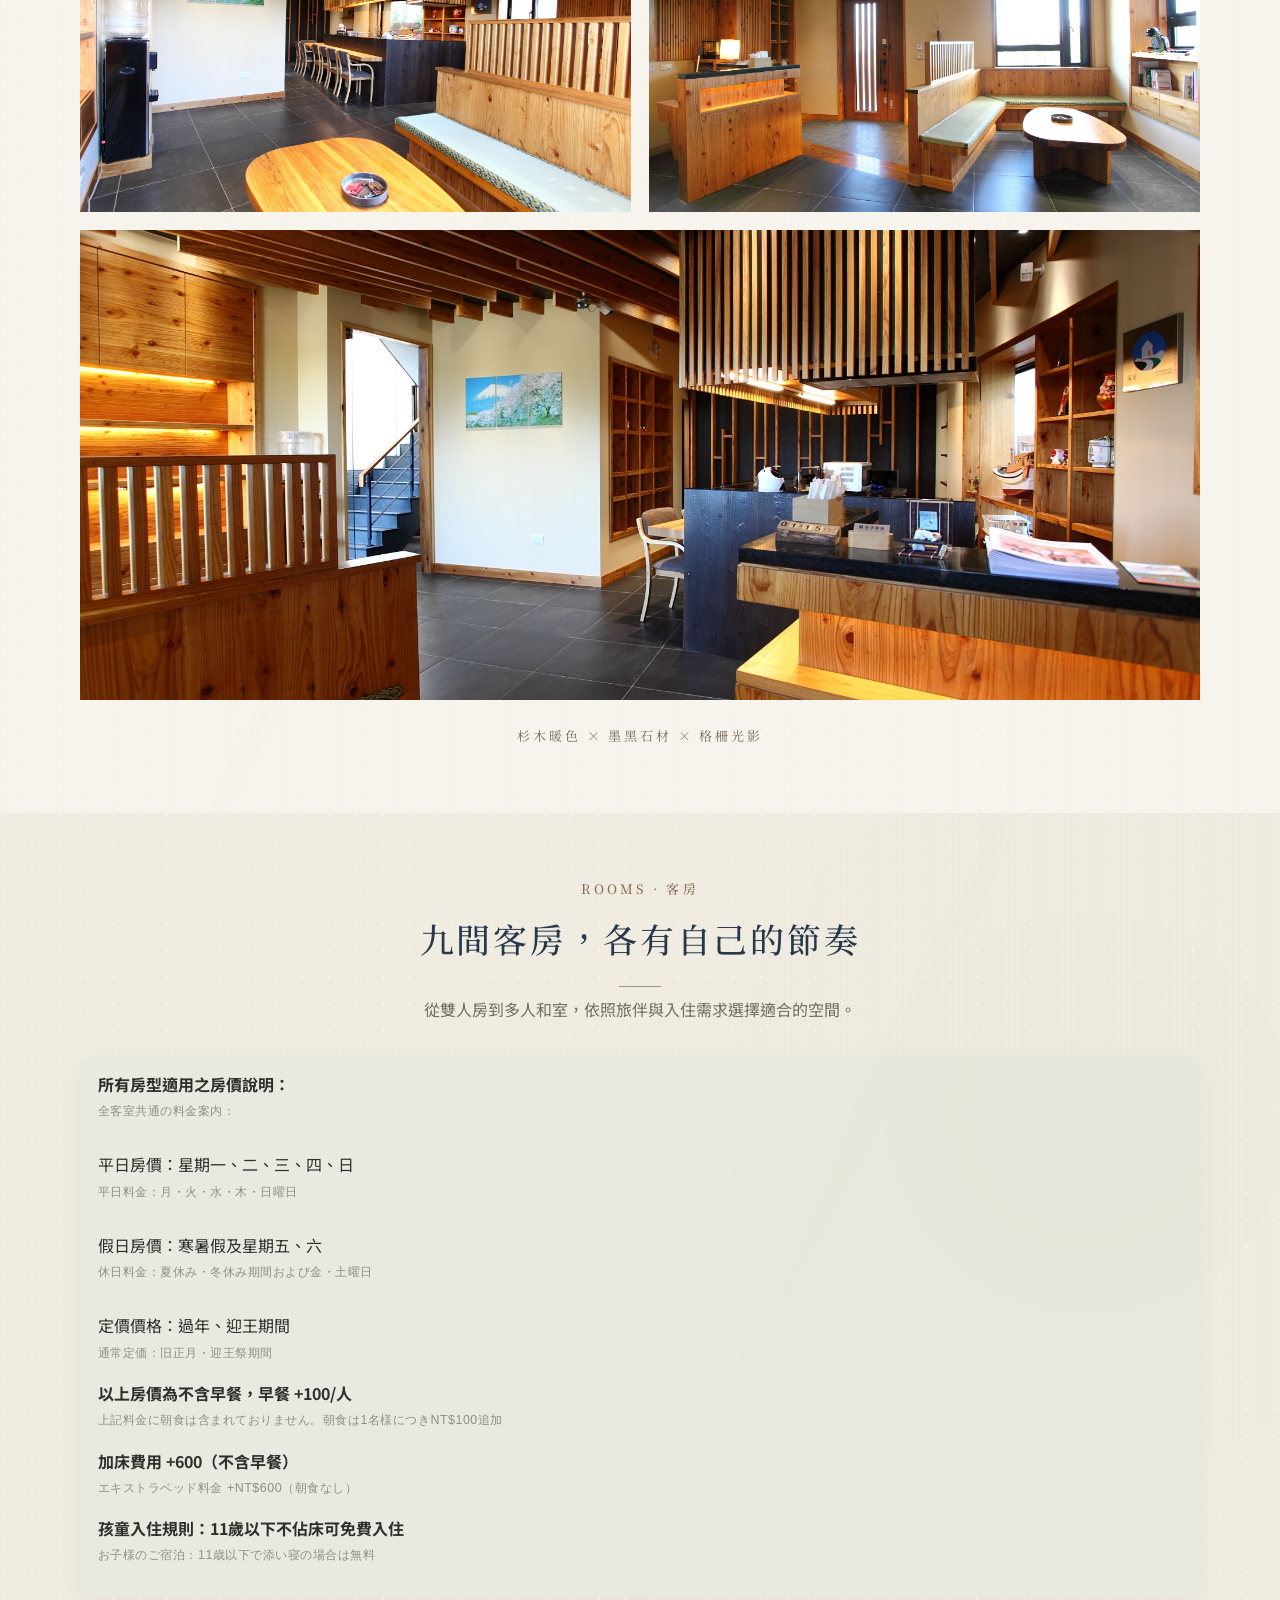
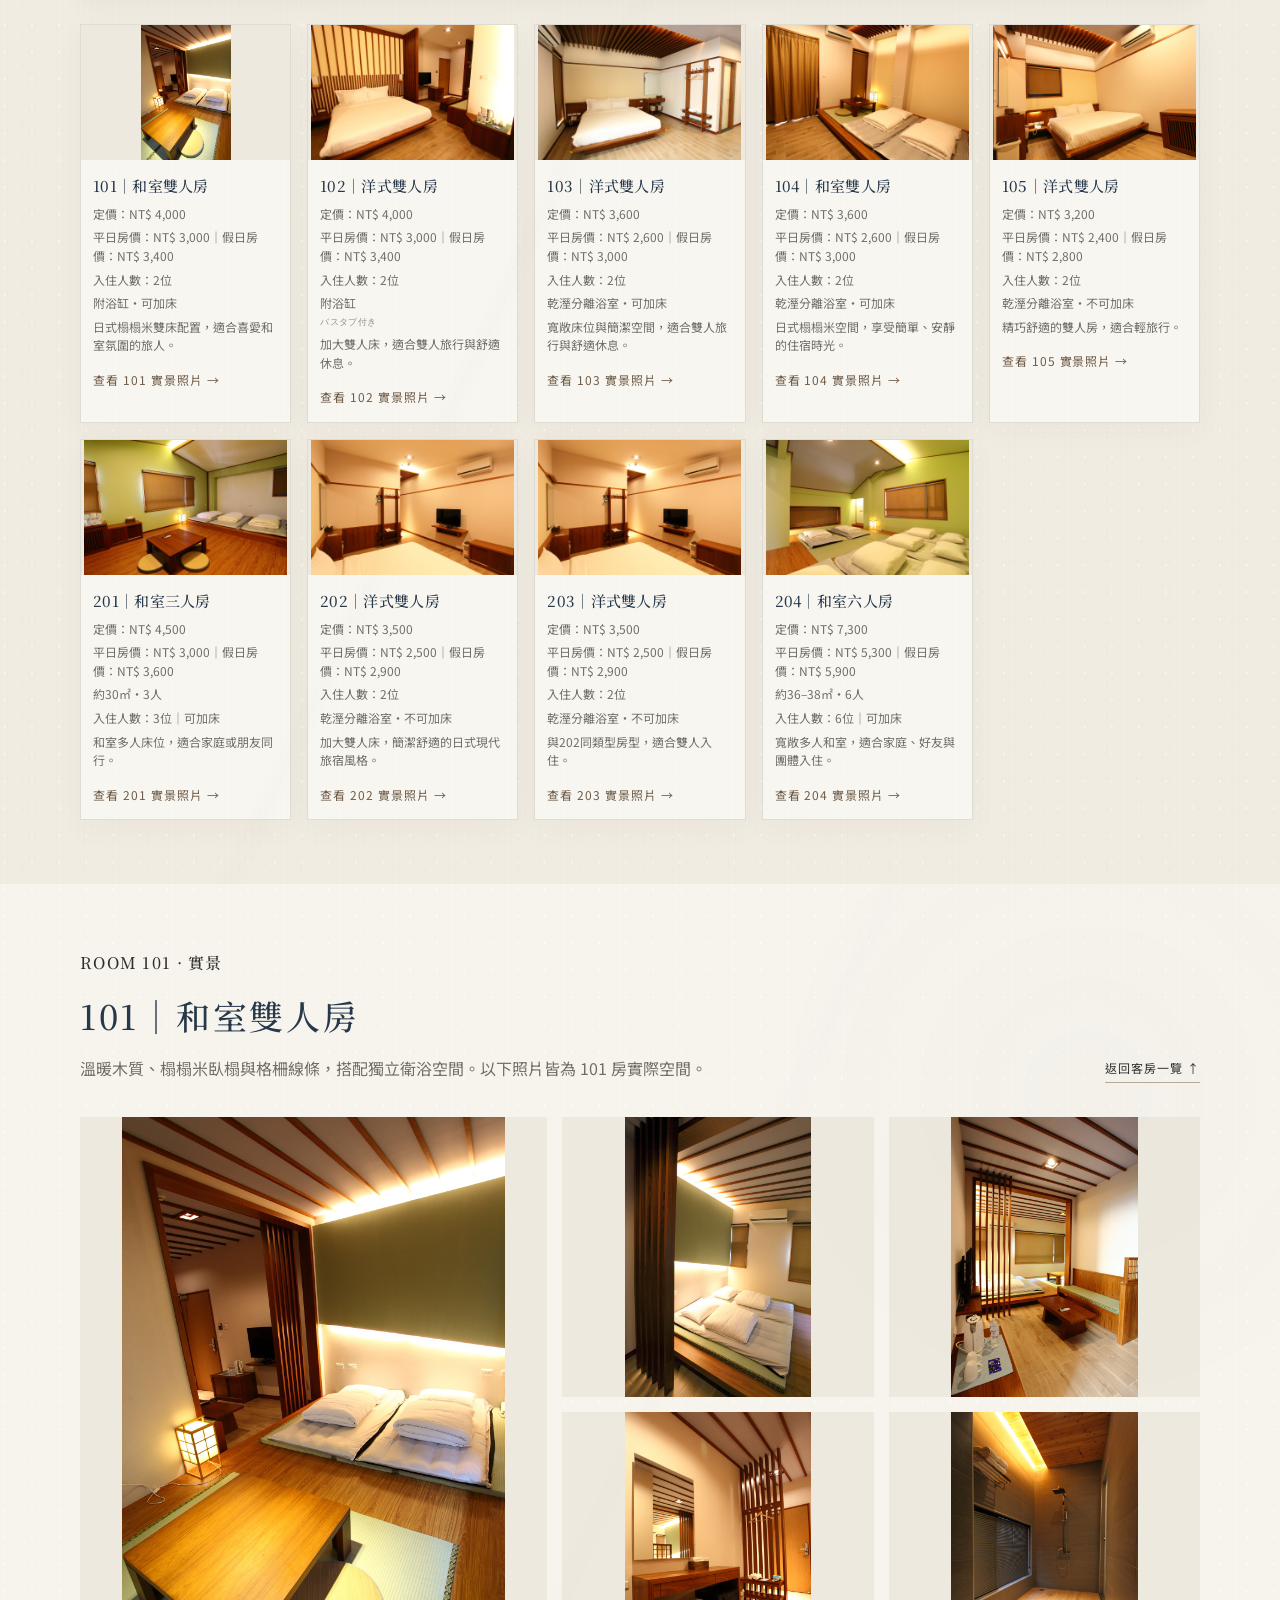
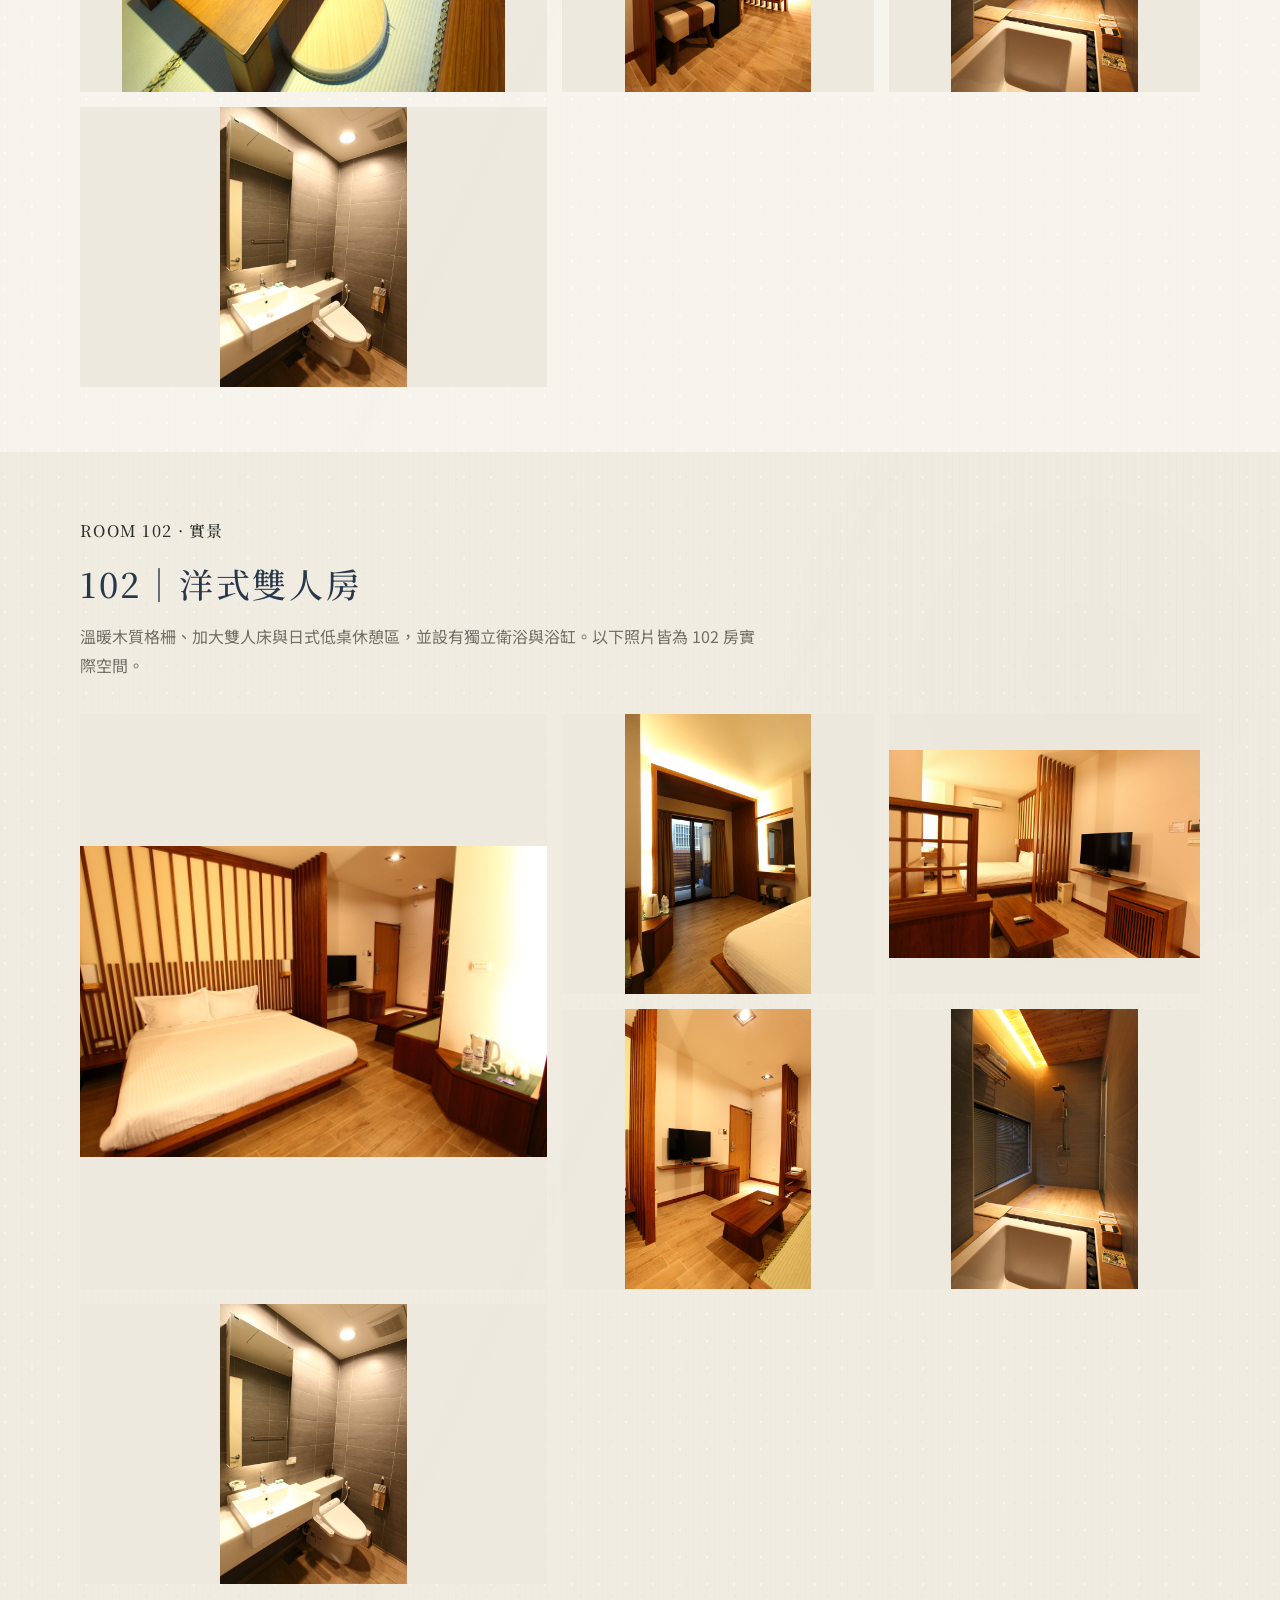
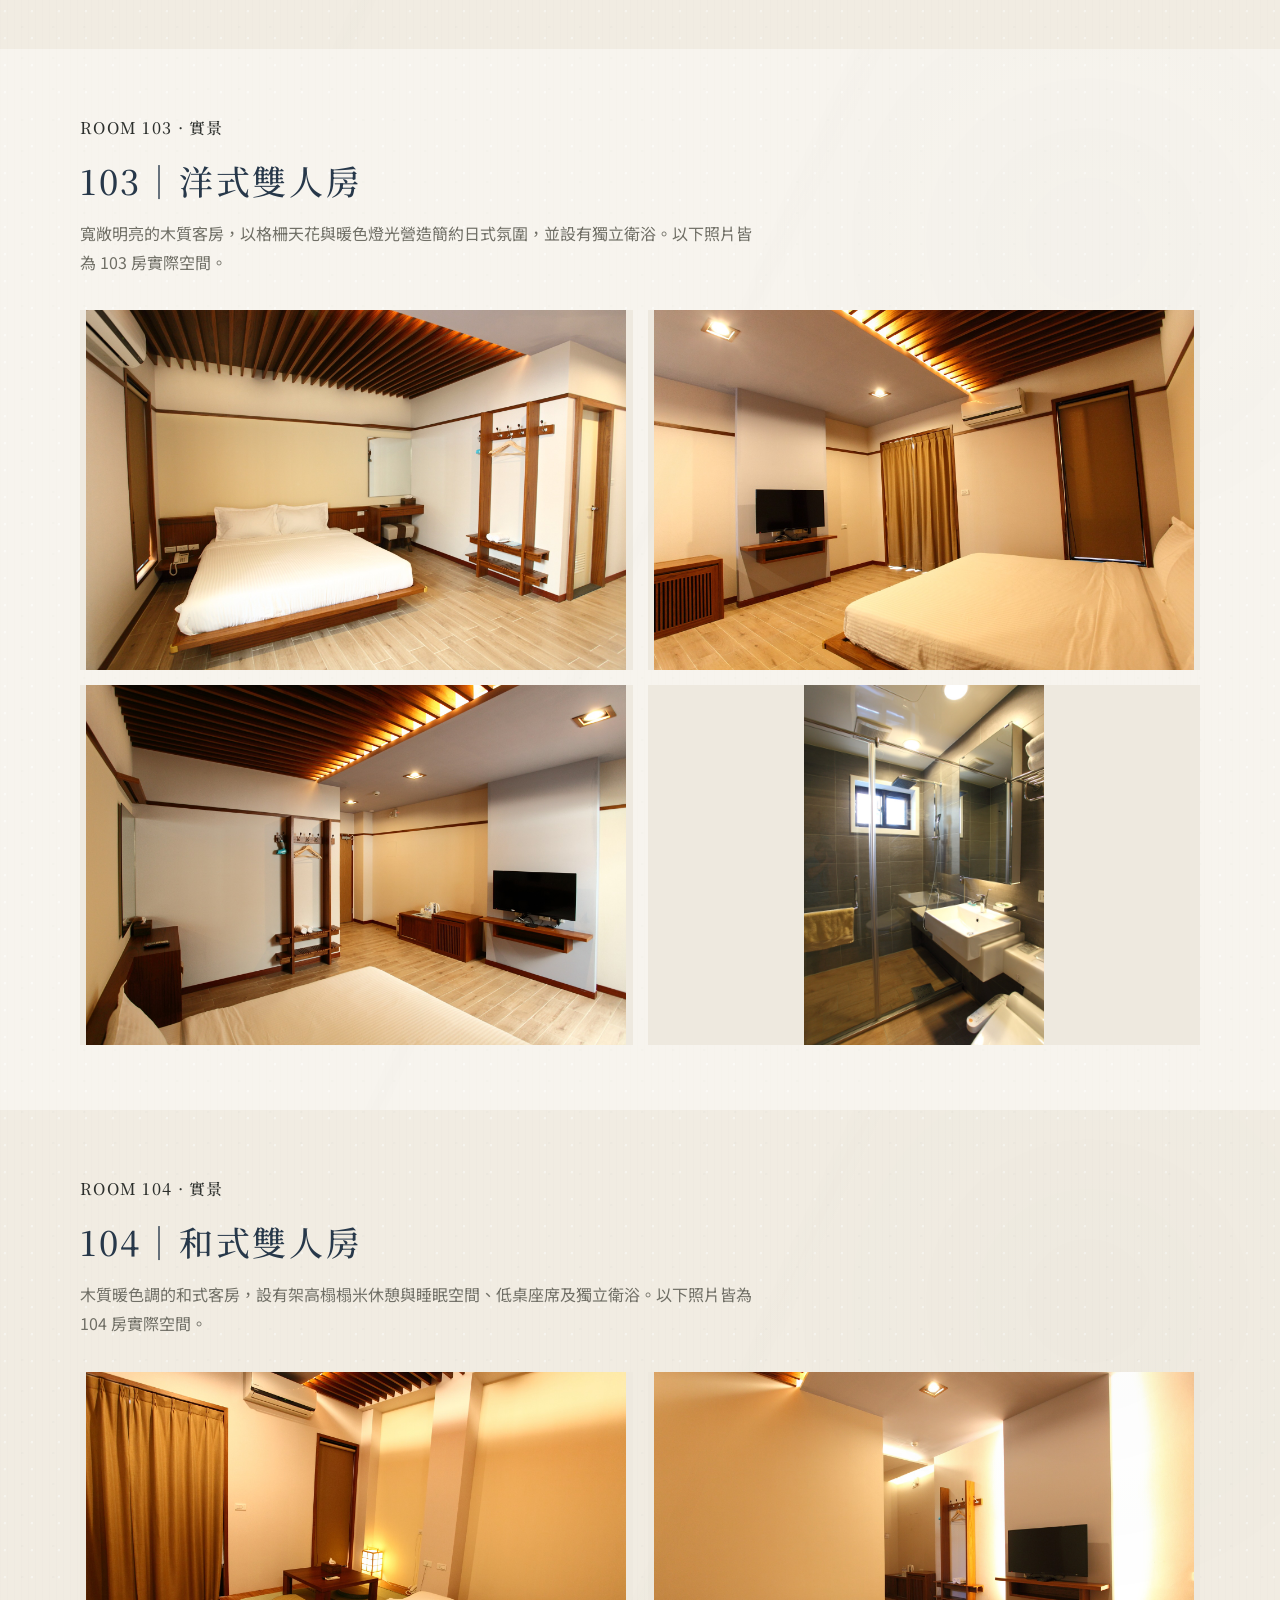
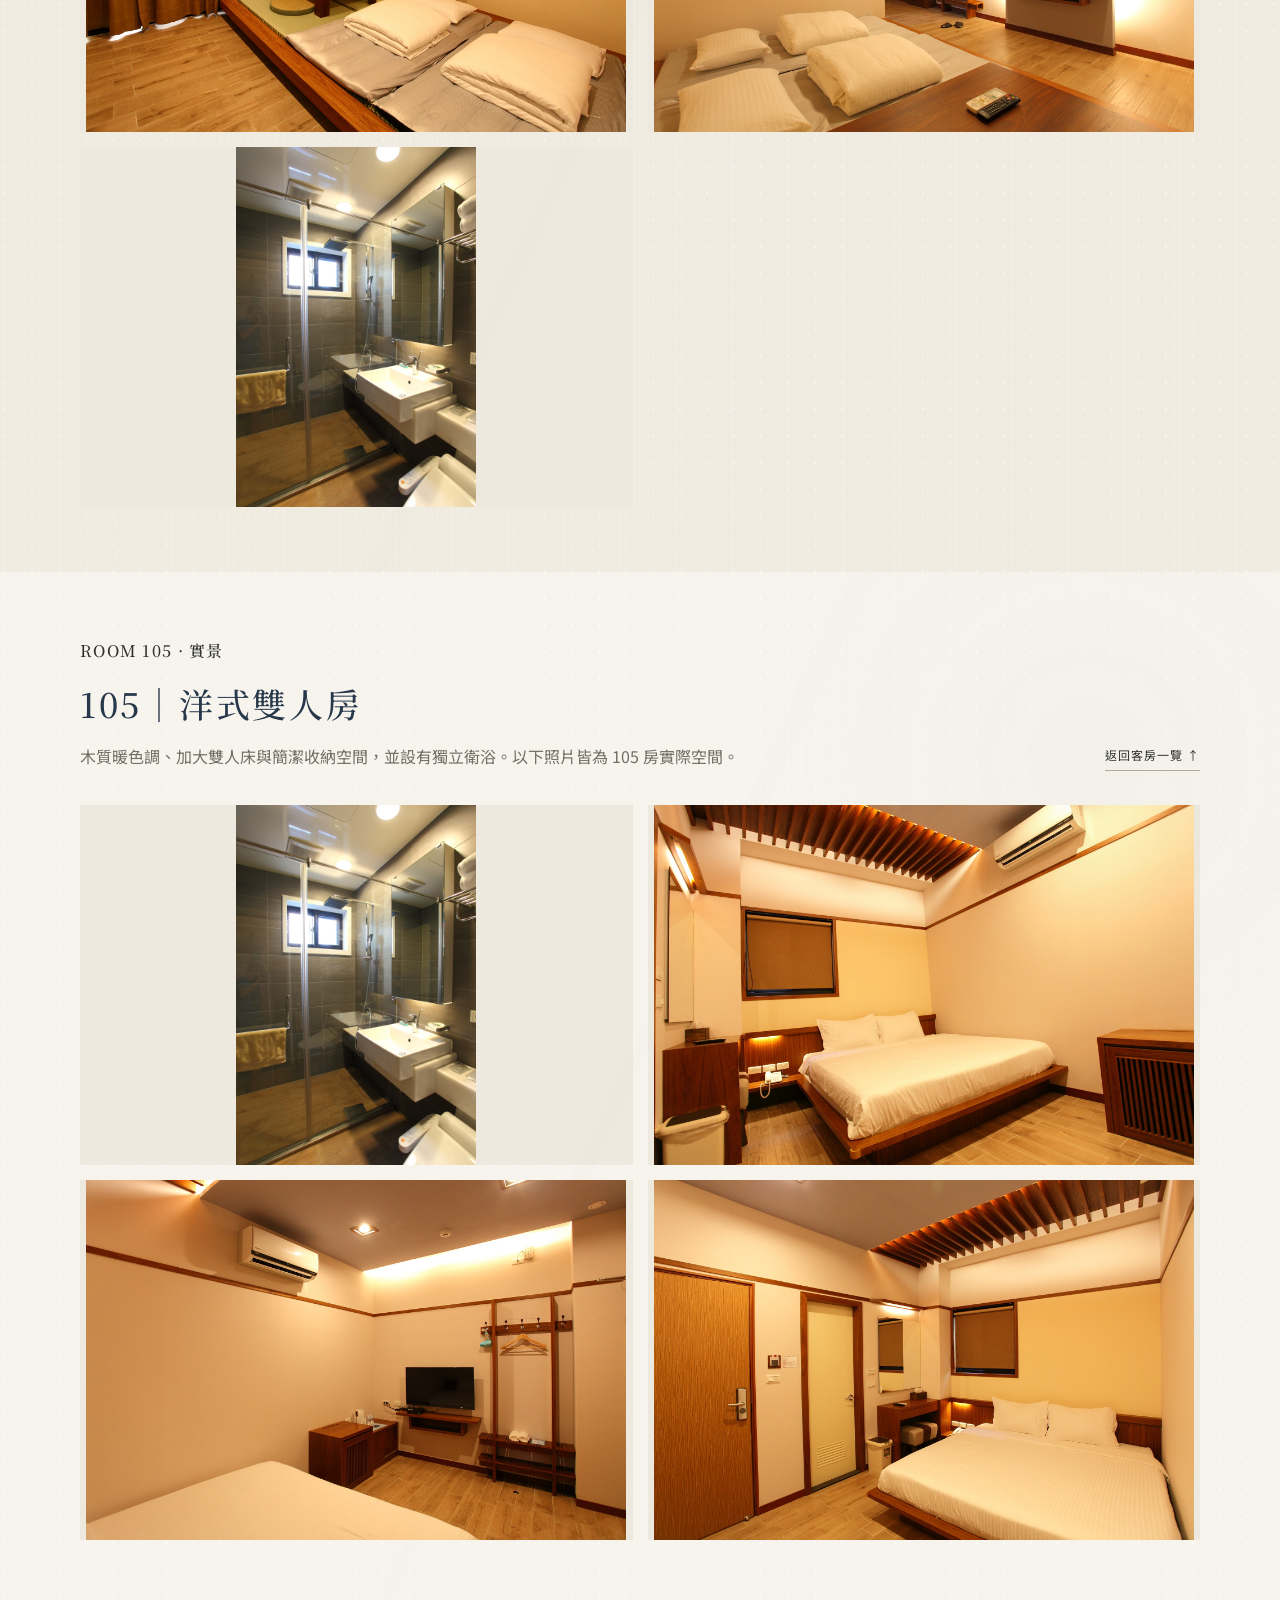
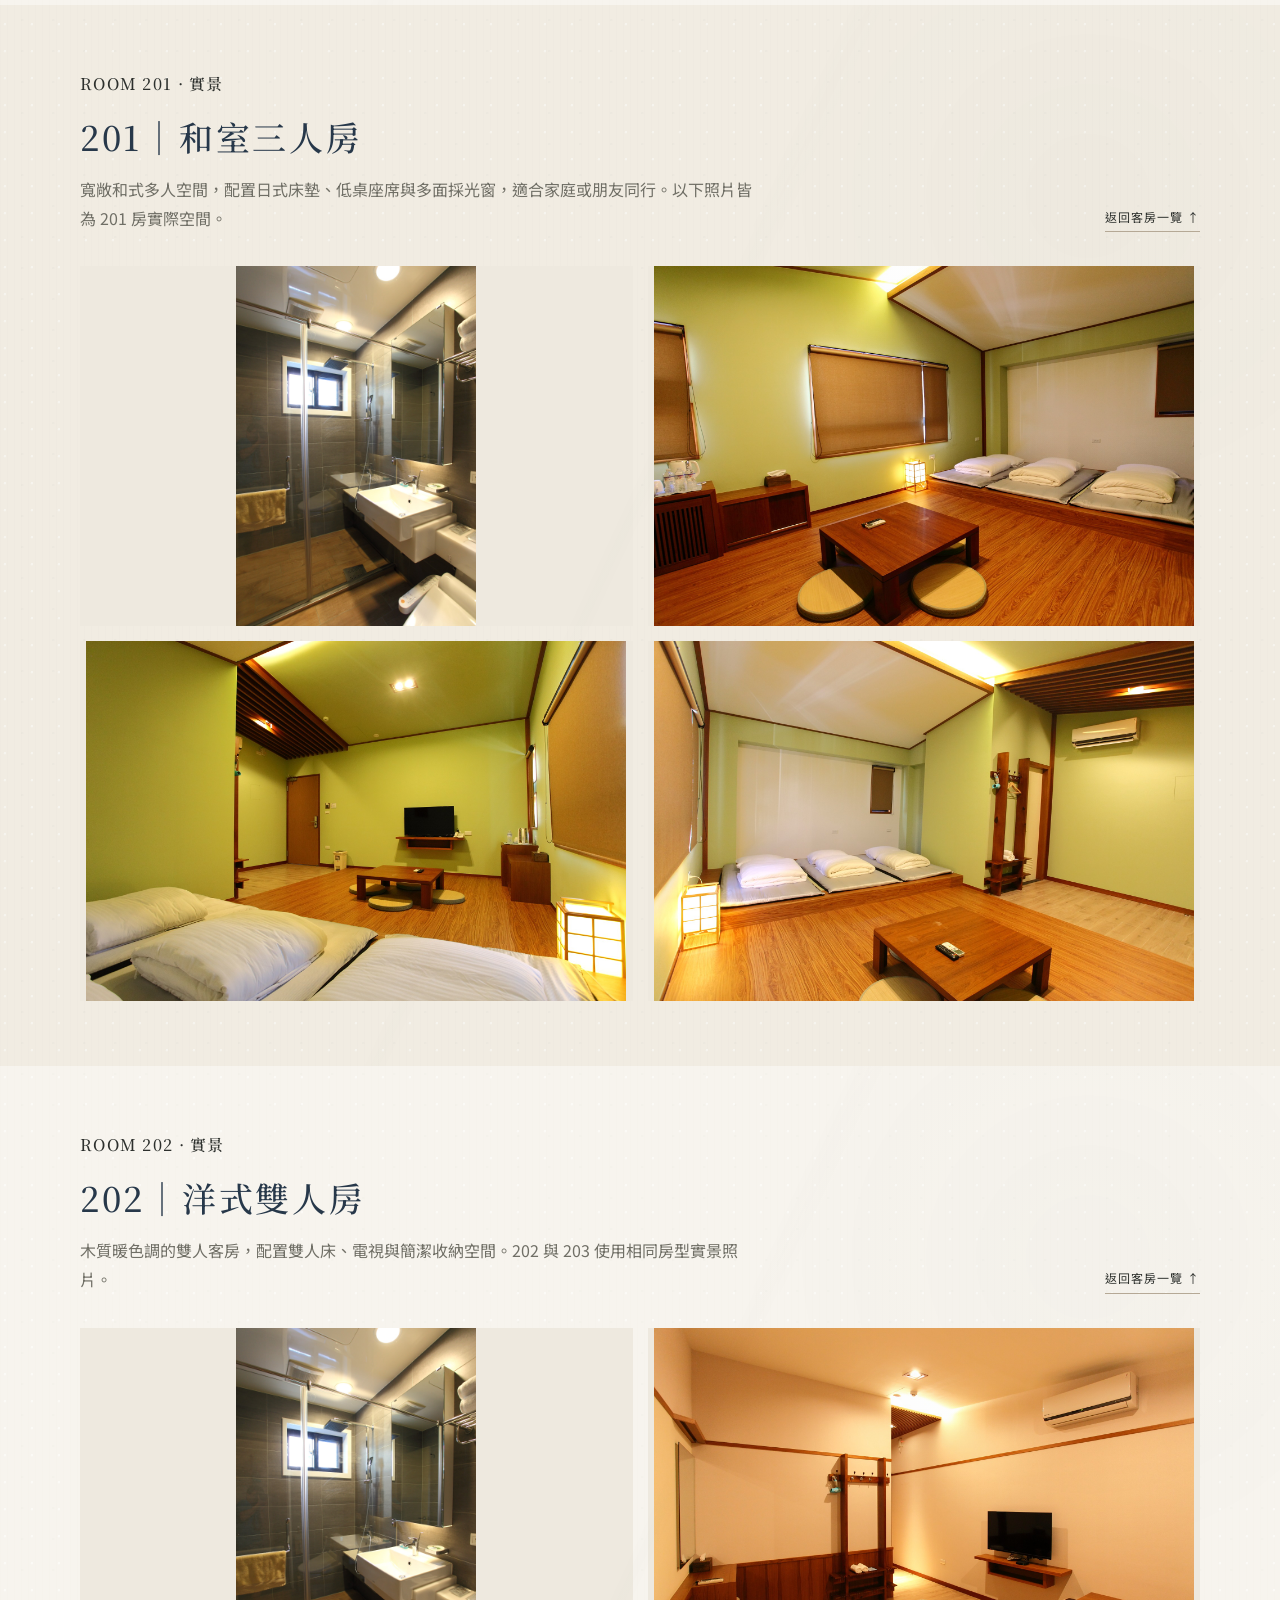
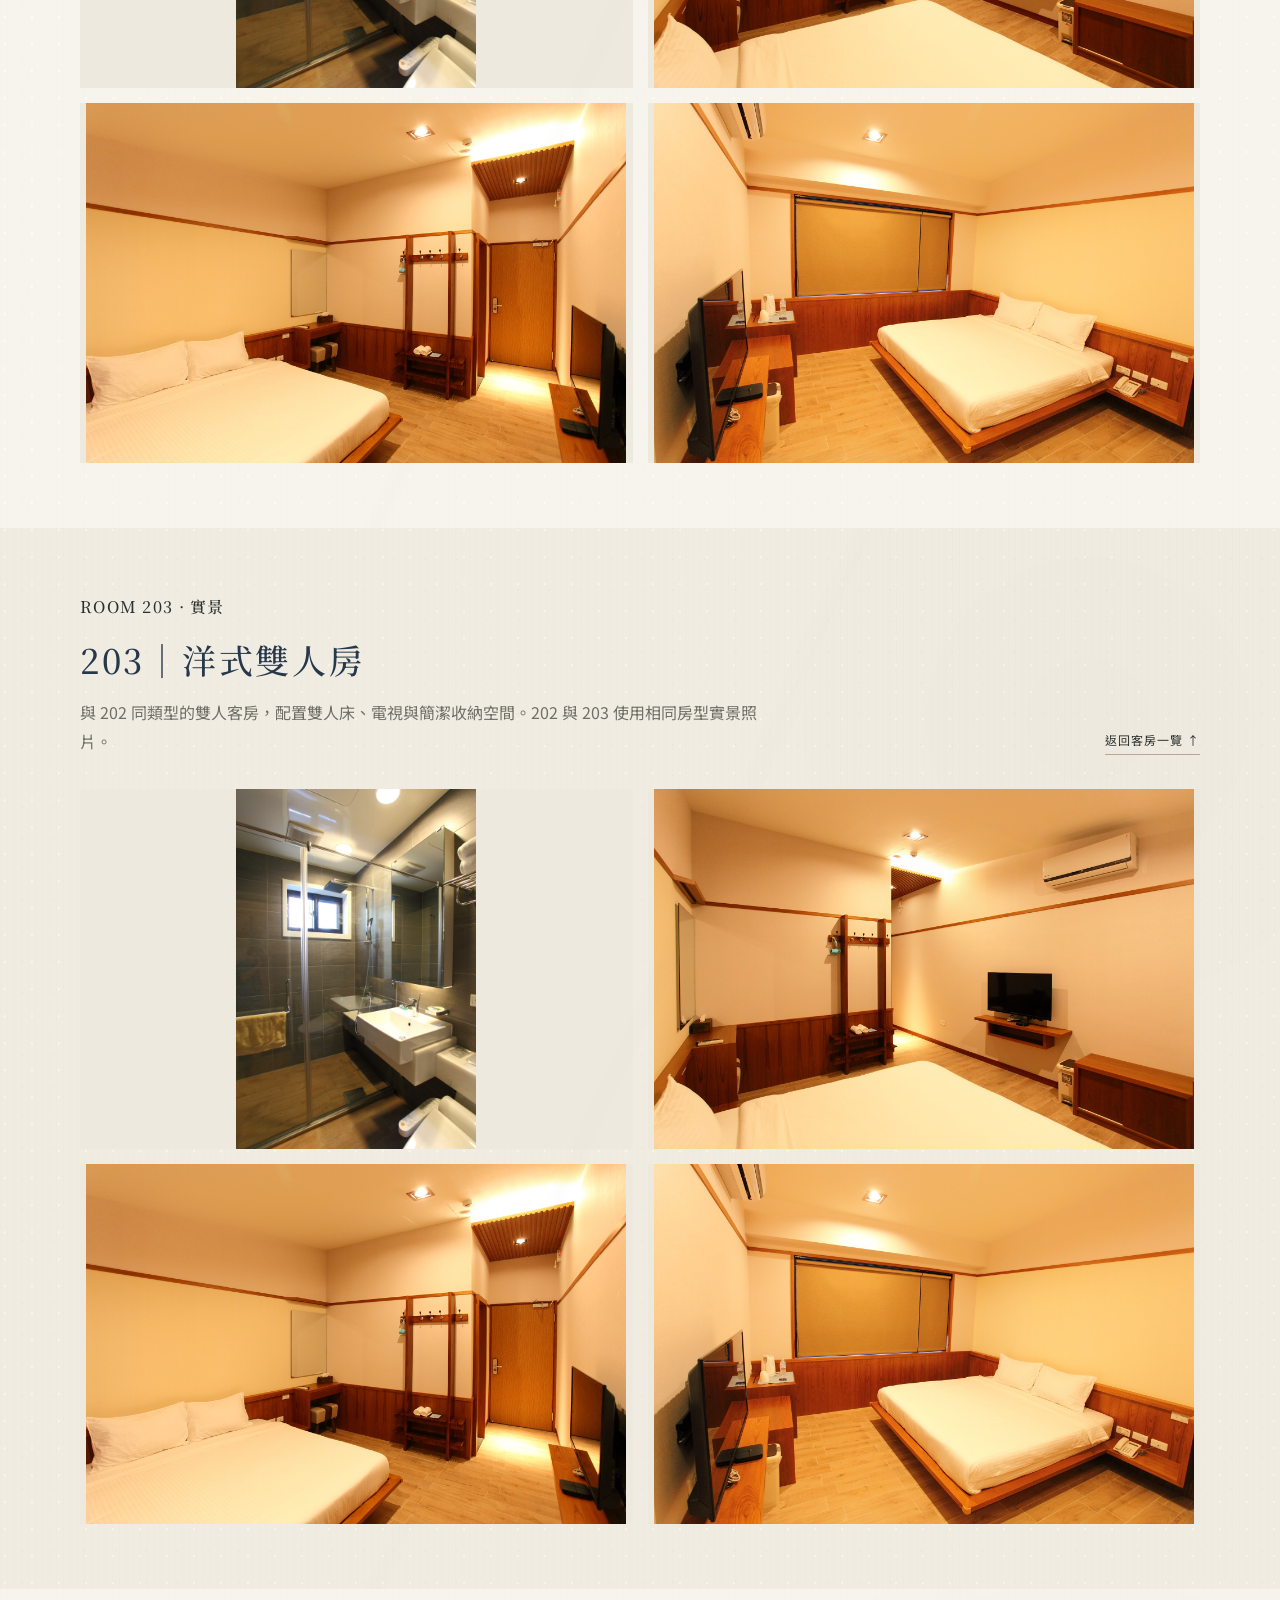
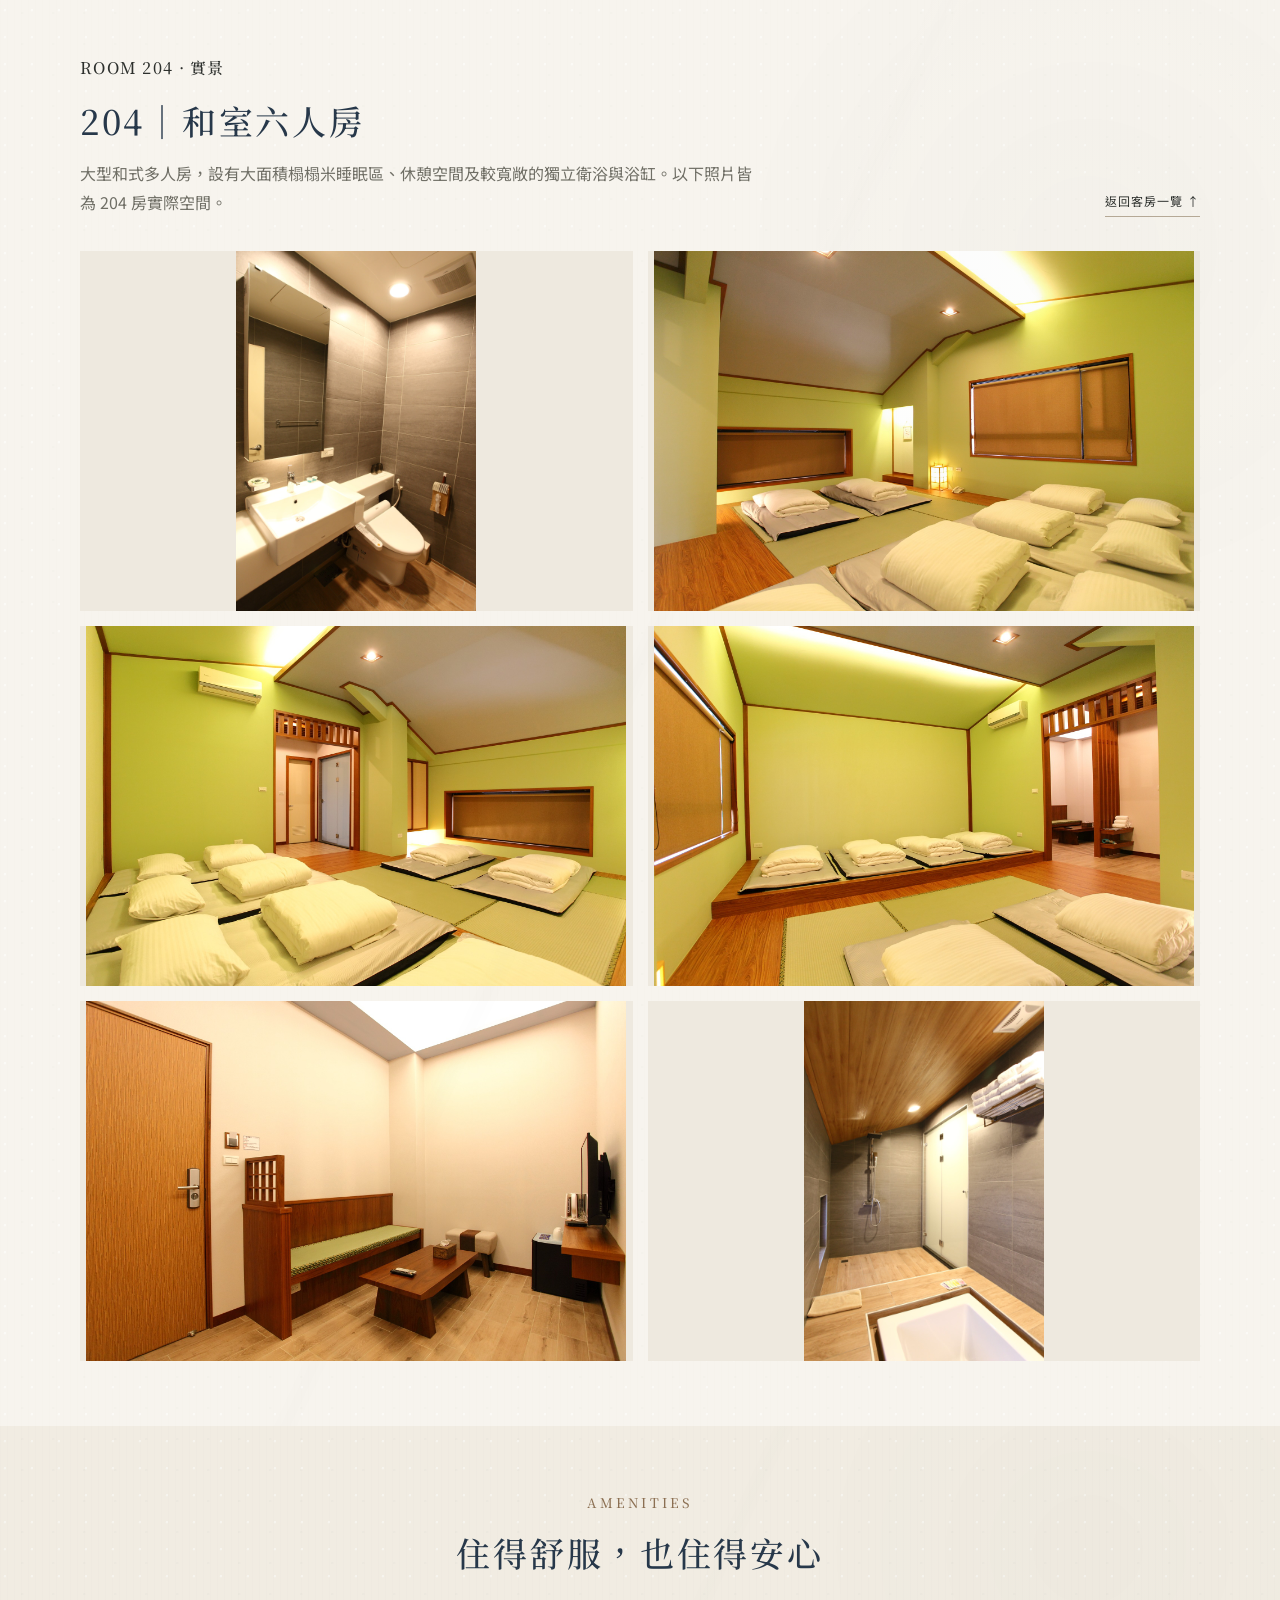
==== commit 904bddc3: "Add files via upload" ====
--- a/index.html
+++ b/index.html
@@ -647,7 +647,8 @@
 <section id="rooms" class="rooms"><div class="container">
   <div class="section-head"><div class="jp">ROOMS · 客房</div><h2>九間客房，各有自己的節奏</h2><p>從雙人房到多人和室，依照旅伴與入住需求選擇適合的空間。</p></div>
   <div class="price-definition" style="margin:18px 0 28px;padding:14px 18px;background:#f6f1e8;border-radius:10px;"><strong>所有房型適用之房價說明：<span class="jp-translation" lang="ja">全客室共通の料金案内：</span></strong><br>平日房價：星期一、二、三、四、日<span class="jp-translation" lang="ja">平日料金：月・火・水・木・日曜日</span><br>假日房價：寒暑假及星期五、六<span class="jp-translation" lang="ja">休日料金：夏休み・冬休み期間および金・土曜日</span><br>定價價格：過年、迎王期間<span class="jp-translation" lang="ja">通常定価：旧正月・迎王祭期間</span><p><strong>以上房價為不含早餐，早餐 +100/人<span class="jp-translation" lang="ja">上記料金に朝食は含まれておりません。朝食は1名様につきNT$100追加</span>
-<p>加床費用 +600（不含早餐）<span class="jp-translation" lang="ja">エキストラベッド料金 +NT$600（朝食なし）</span></p></strong></p></div>
+<p>加床費用 +600（不含早餐）<span class="jp-translation" lang="ja">エキストラベッド料金 +NT$600（朝食なし）</span></p>
+<p>孩童入住規則：11歲以下不佔床可免費入住<span class="jp-translation" lang="ja">お子様のご宿泊：11歳以下で添い寝の場合は無料</span></p></strong></p></div>
   <div class="room-grid">
     <article class="room"><div class="room-img r101"></div><div class="room-body"><h3>101｜和室雙人房</h3><p>定價：NT$ 4,000</p><p class="room-price">平日房價：NT$ 3,000｜假日房價：NT$ 3,400</p><p>入住人數：2位</p><p>附浴缸・可加床</p><p>日式榻榻米雙床配置，適合喜愛和室氛圍的旅人。</p><span class="tag">和室</span><a class="room-photo-link" href="#room101-gallery">查看 101 實景照片 →</a></div></article>
     <article class="room"><div class="room-img r102"></div><div class="room-body"><h3>102｜洋式雙人房</h3><p>定價：NT$ 4,000</p><p class="room-price">平日房價：NT$ 3,000｜假日房價：NT$ 3,400</p><p>入住人數：2位</p><p>附浴缸<span class="jp-translation" lang="ja">バスタブ付き</span></p><p>加大雙人床，適合雙人旅行與舒適休息。</p><span class="tag">洋式</span><a class="room-photo-link" href="#room102-gallery">查看 102 實景照片 →</a></div></article>
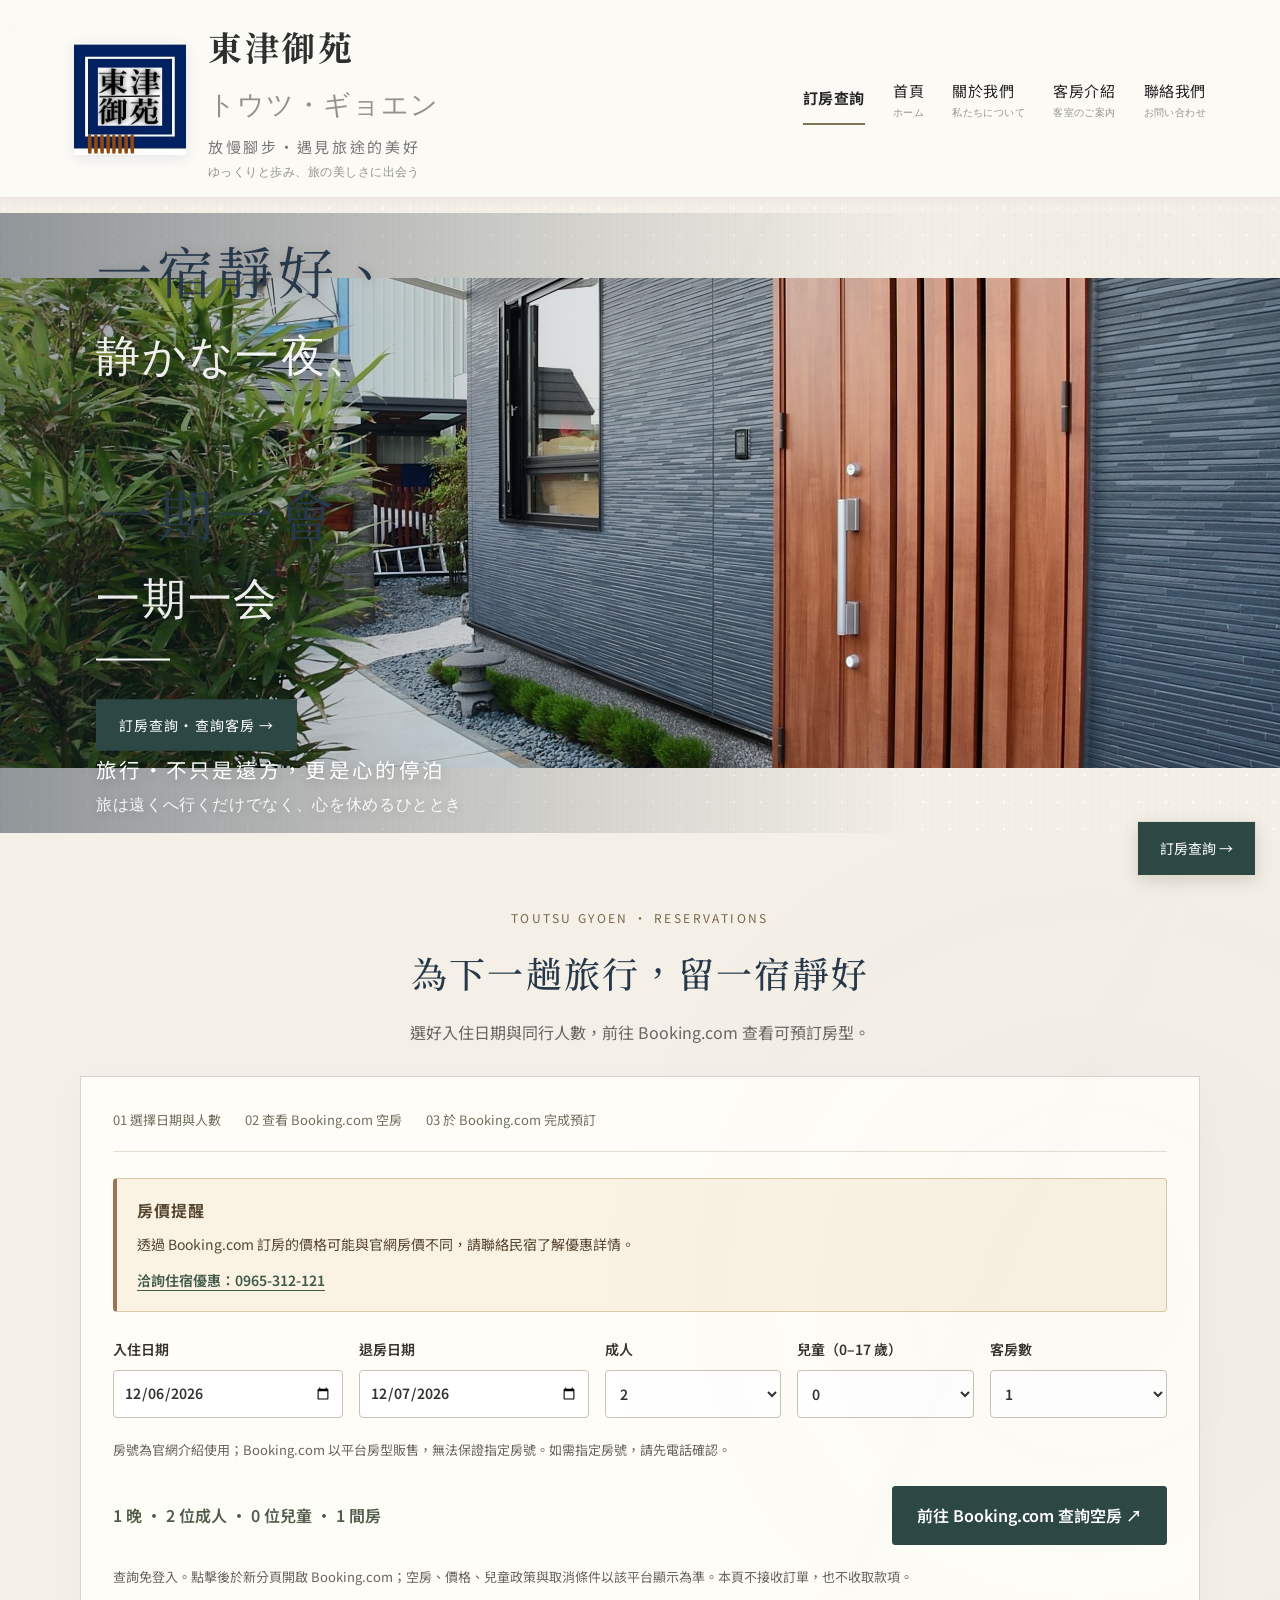
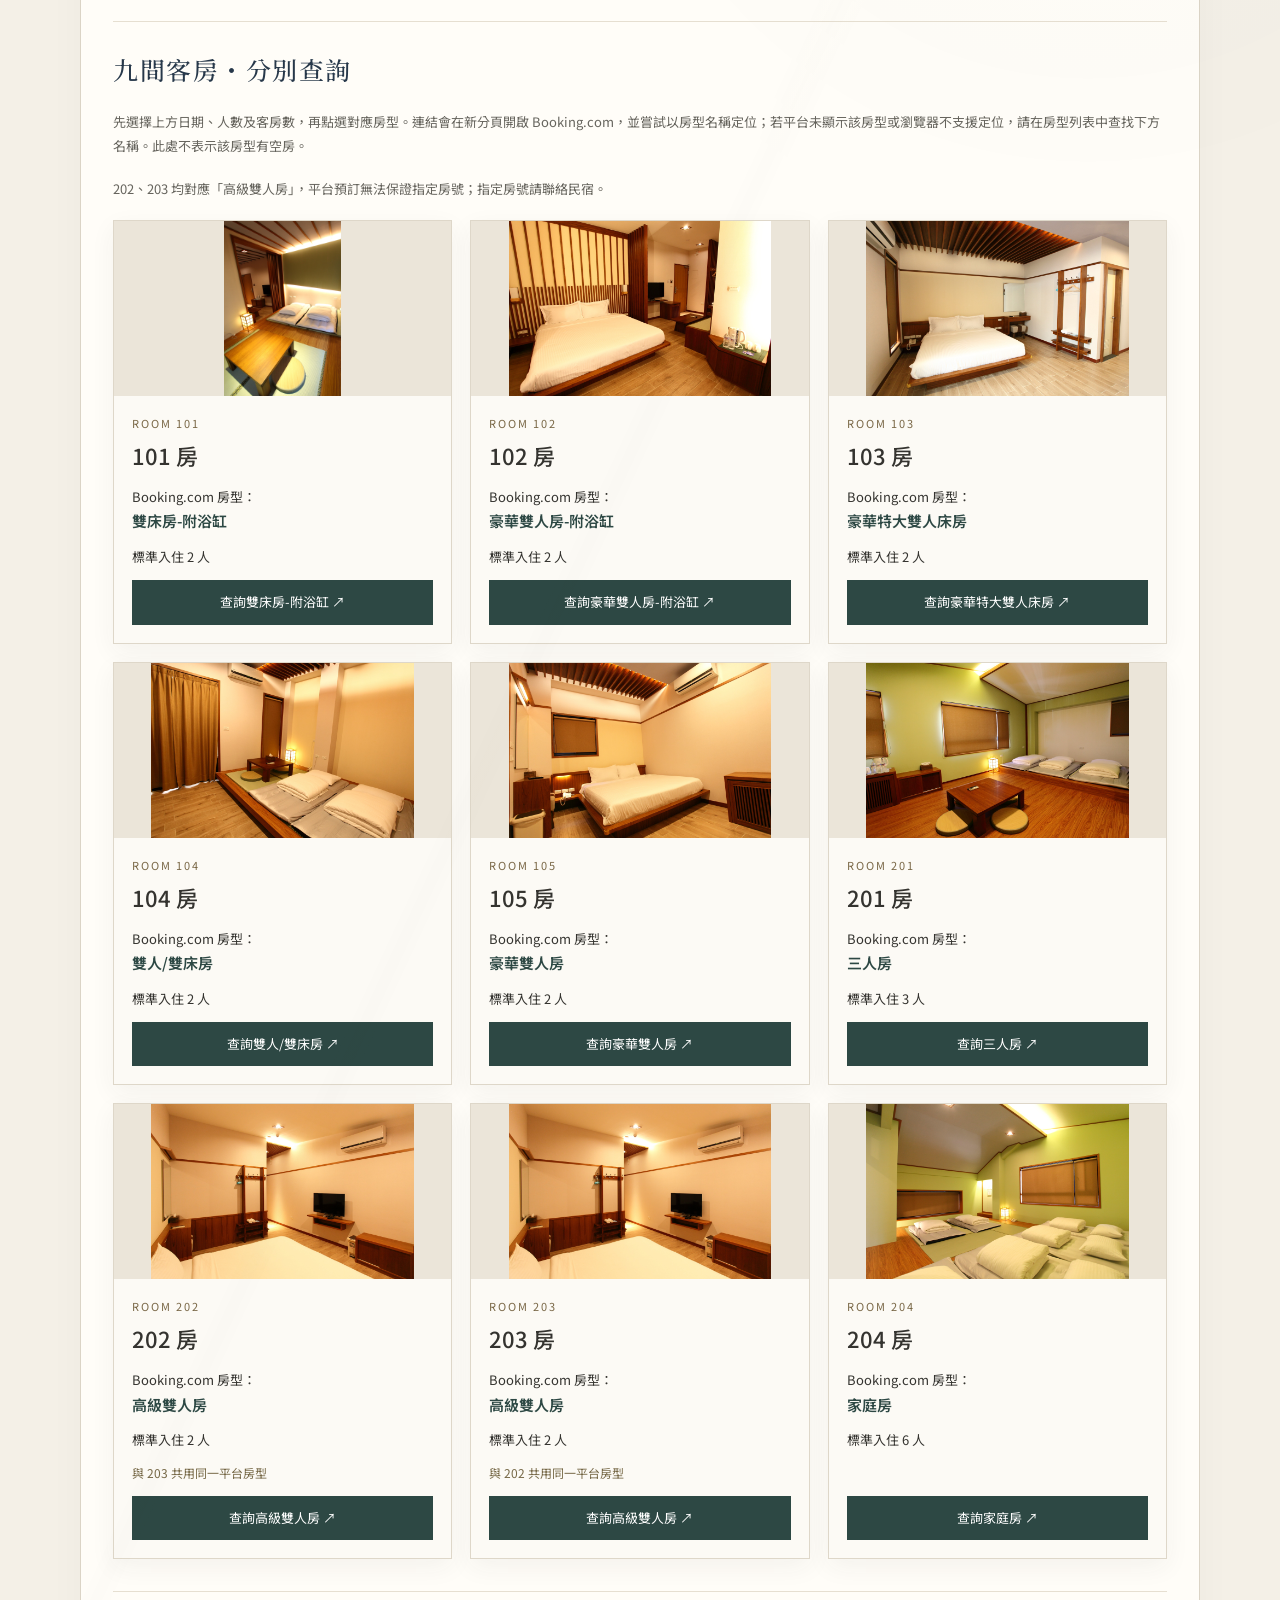
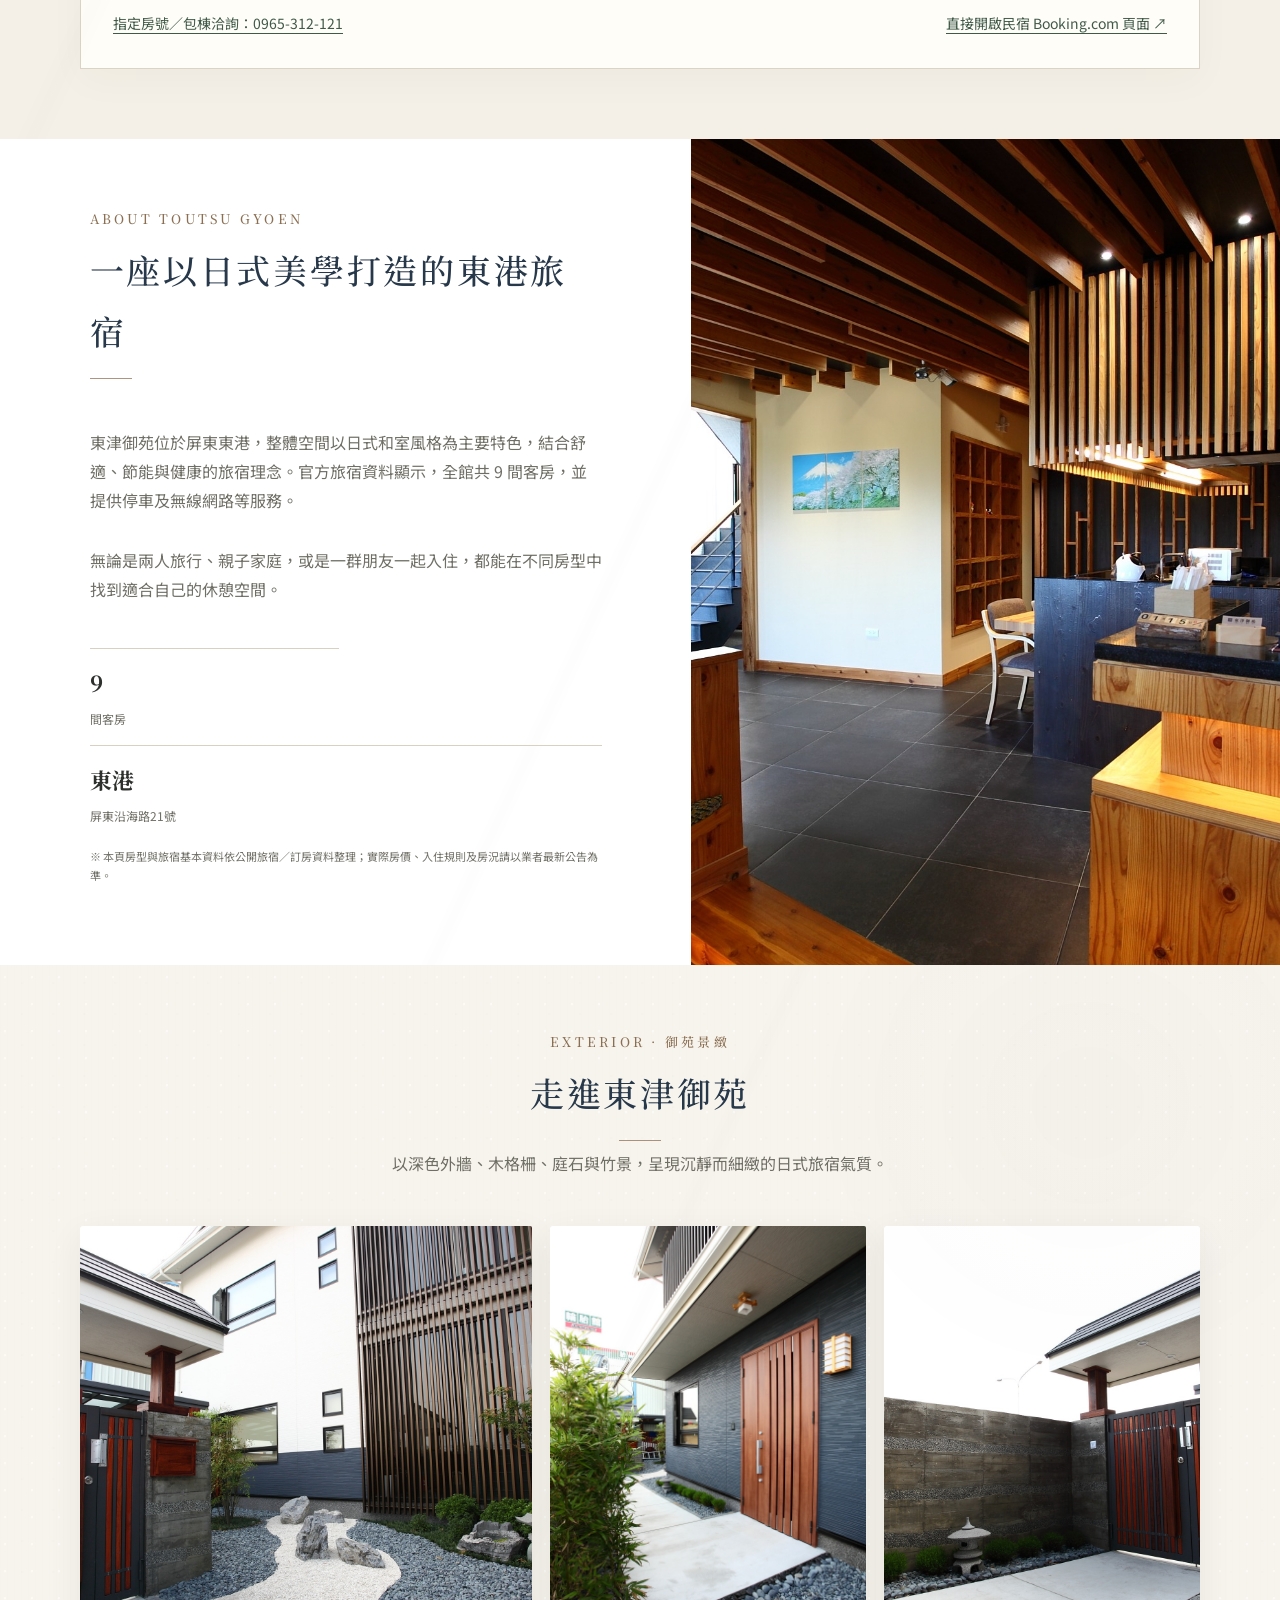
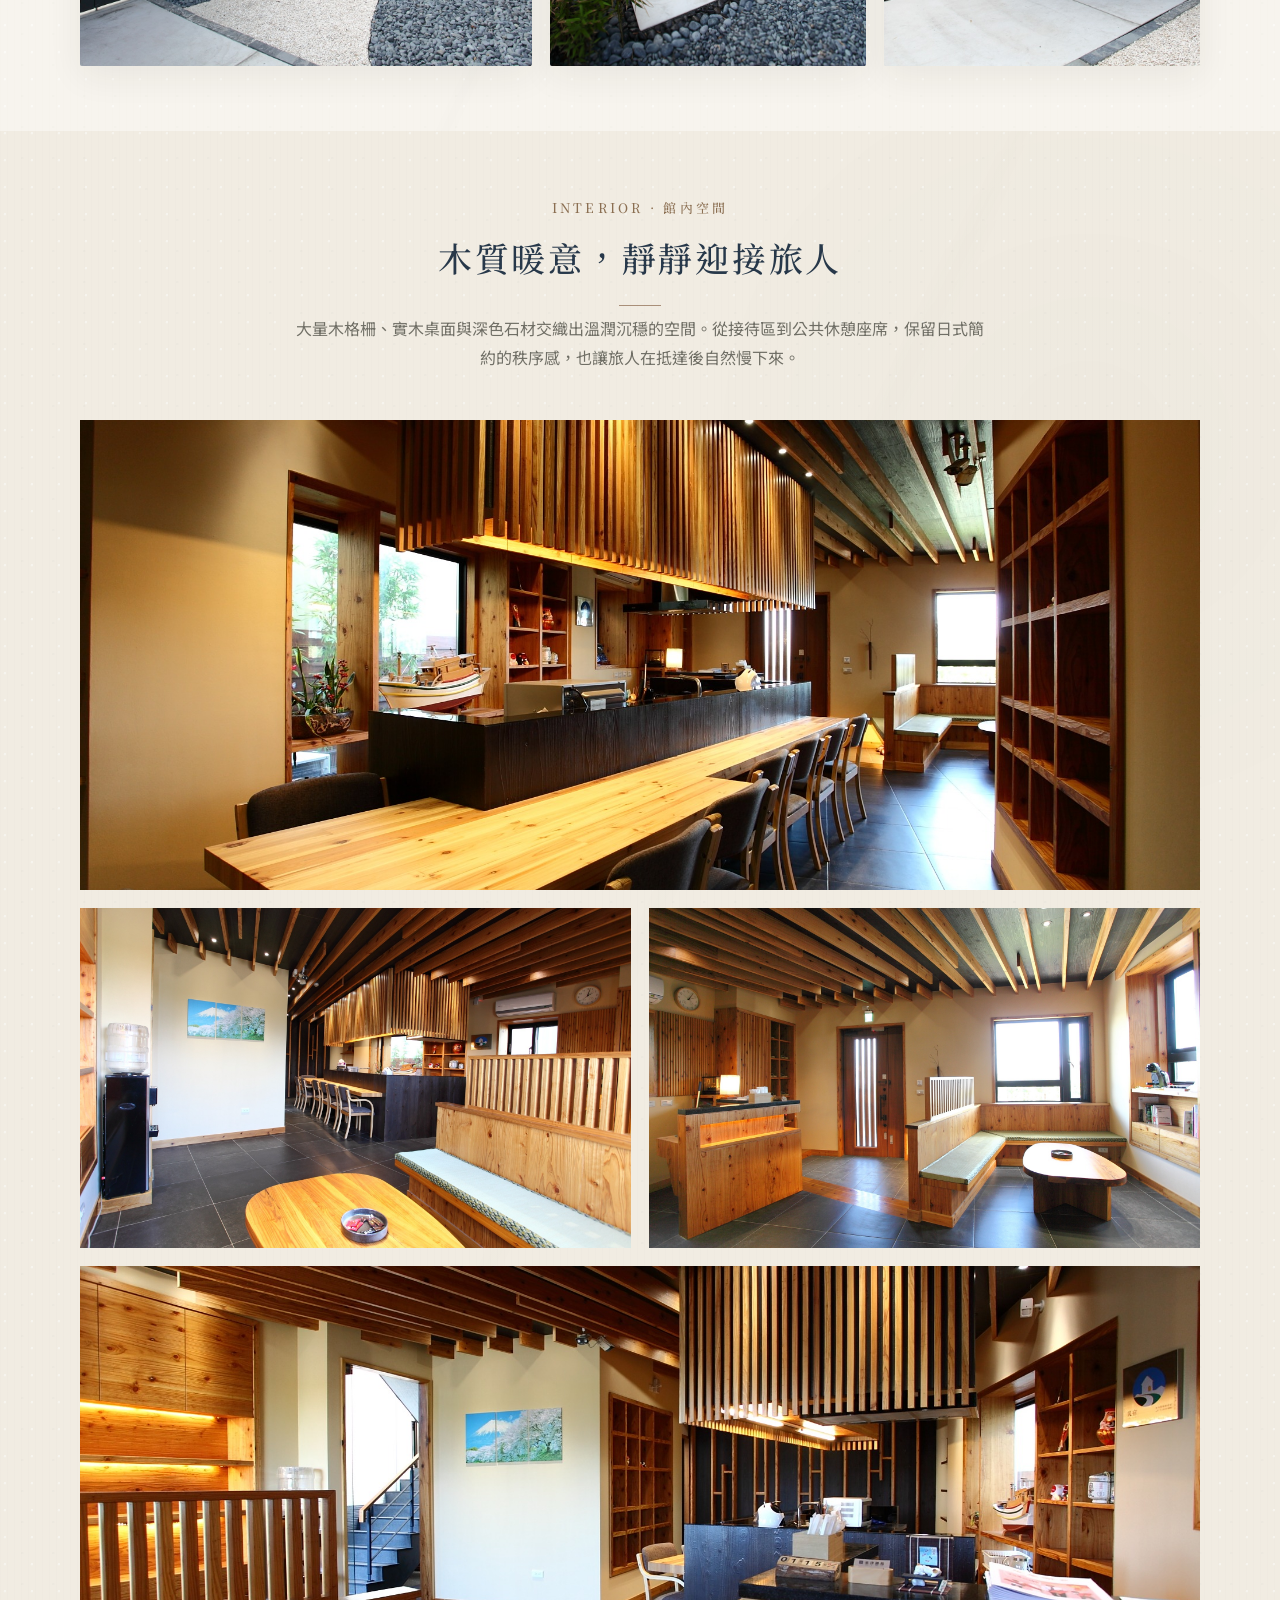
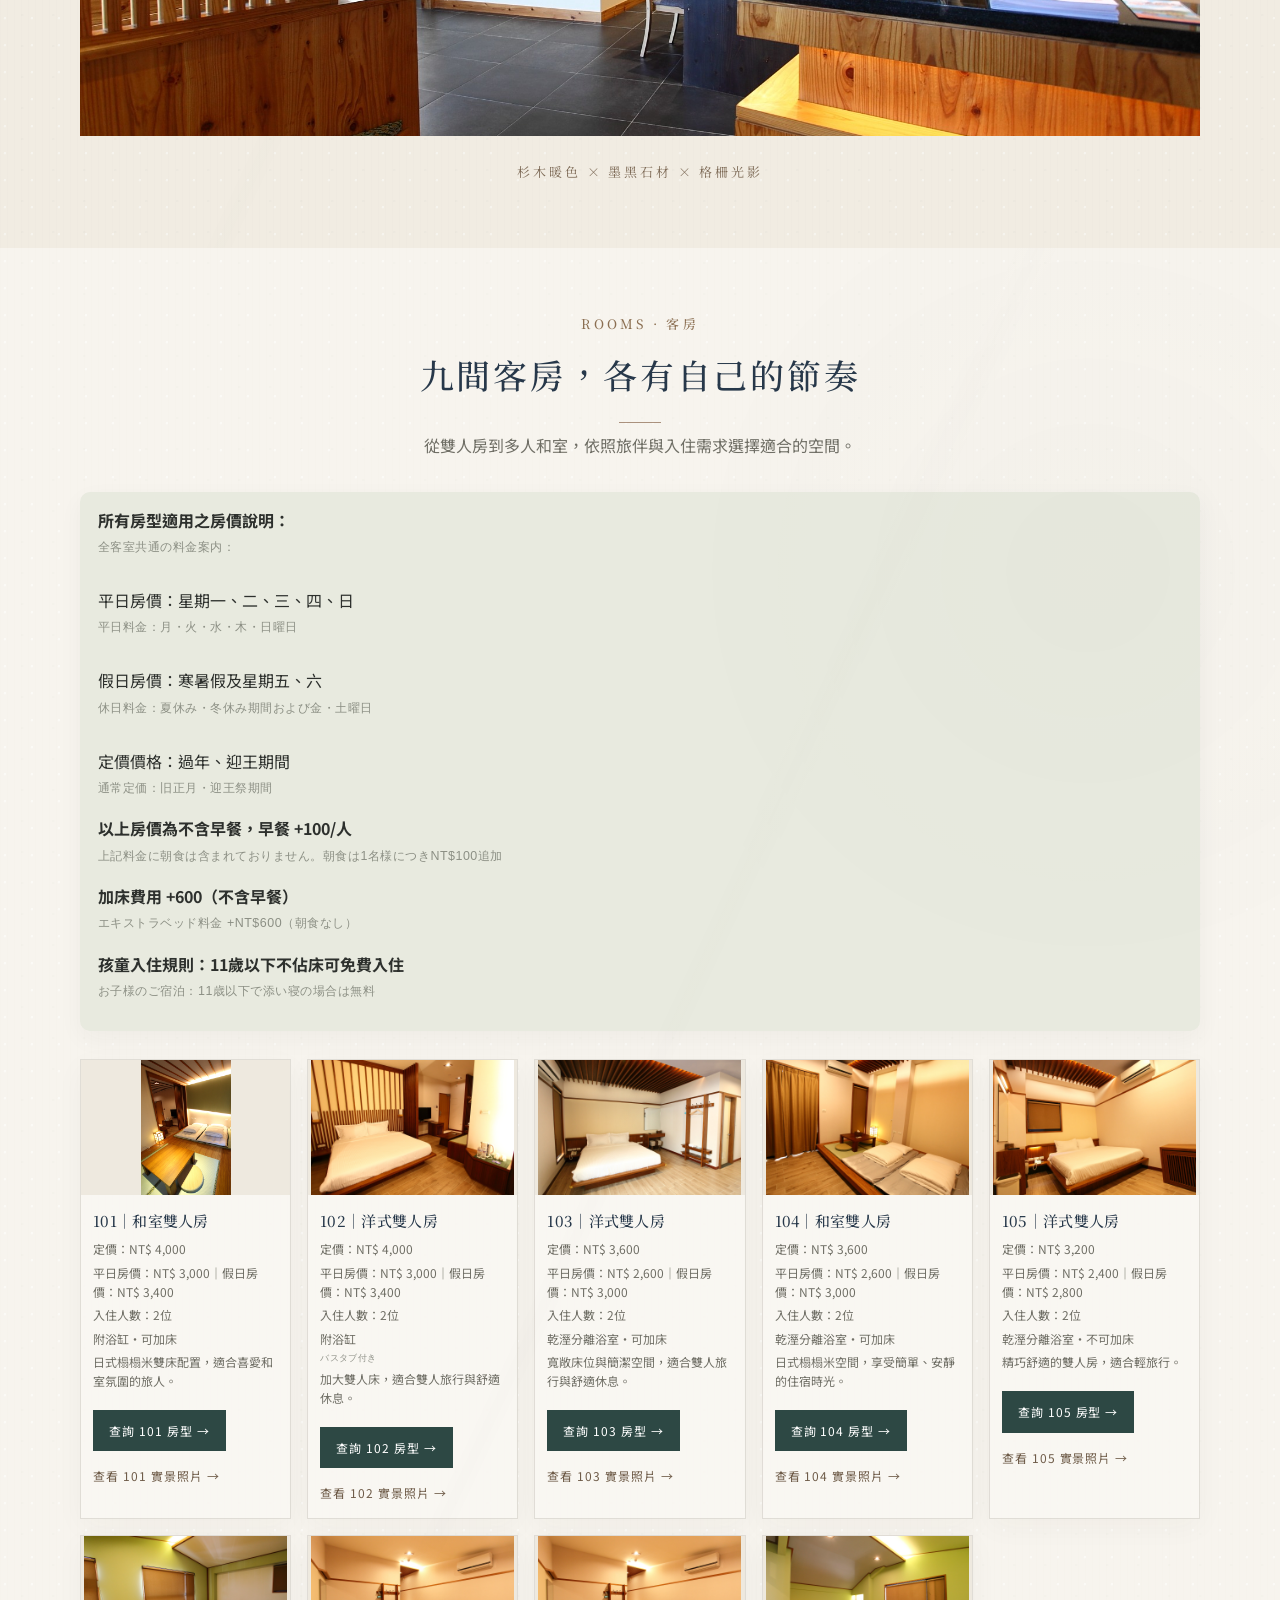
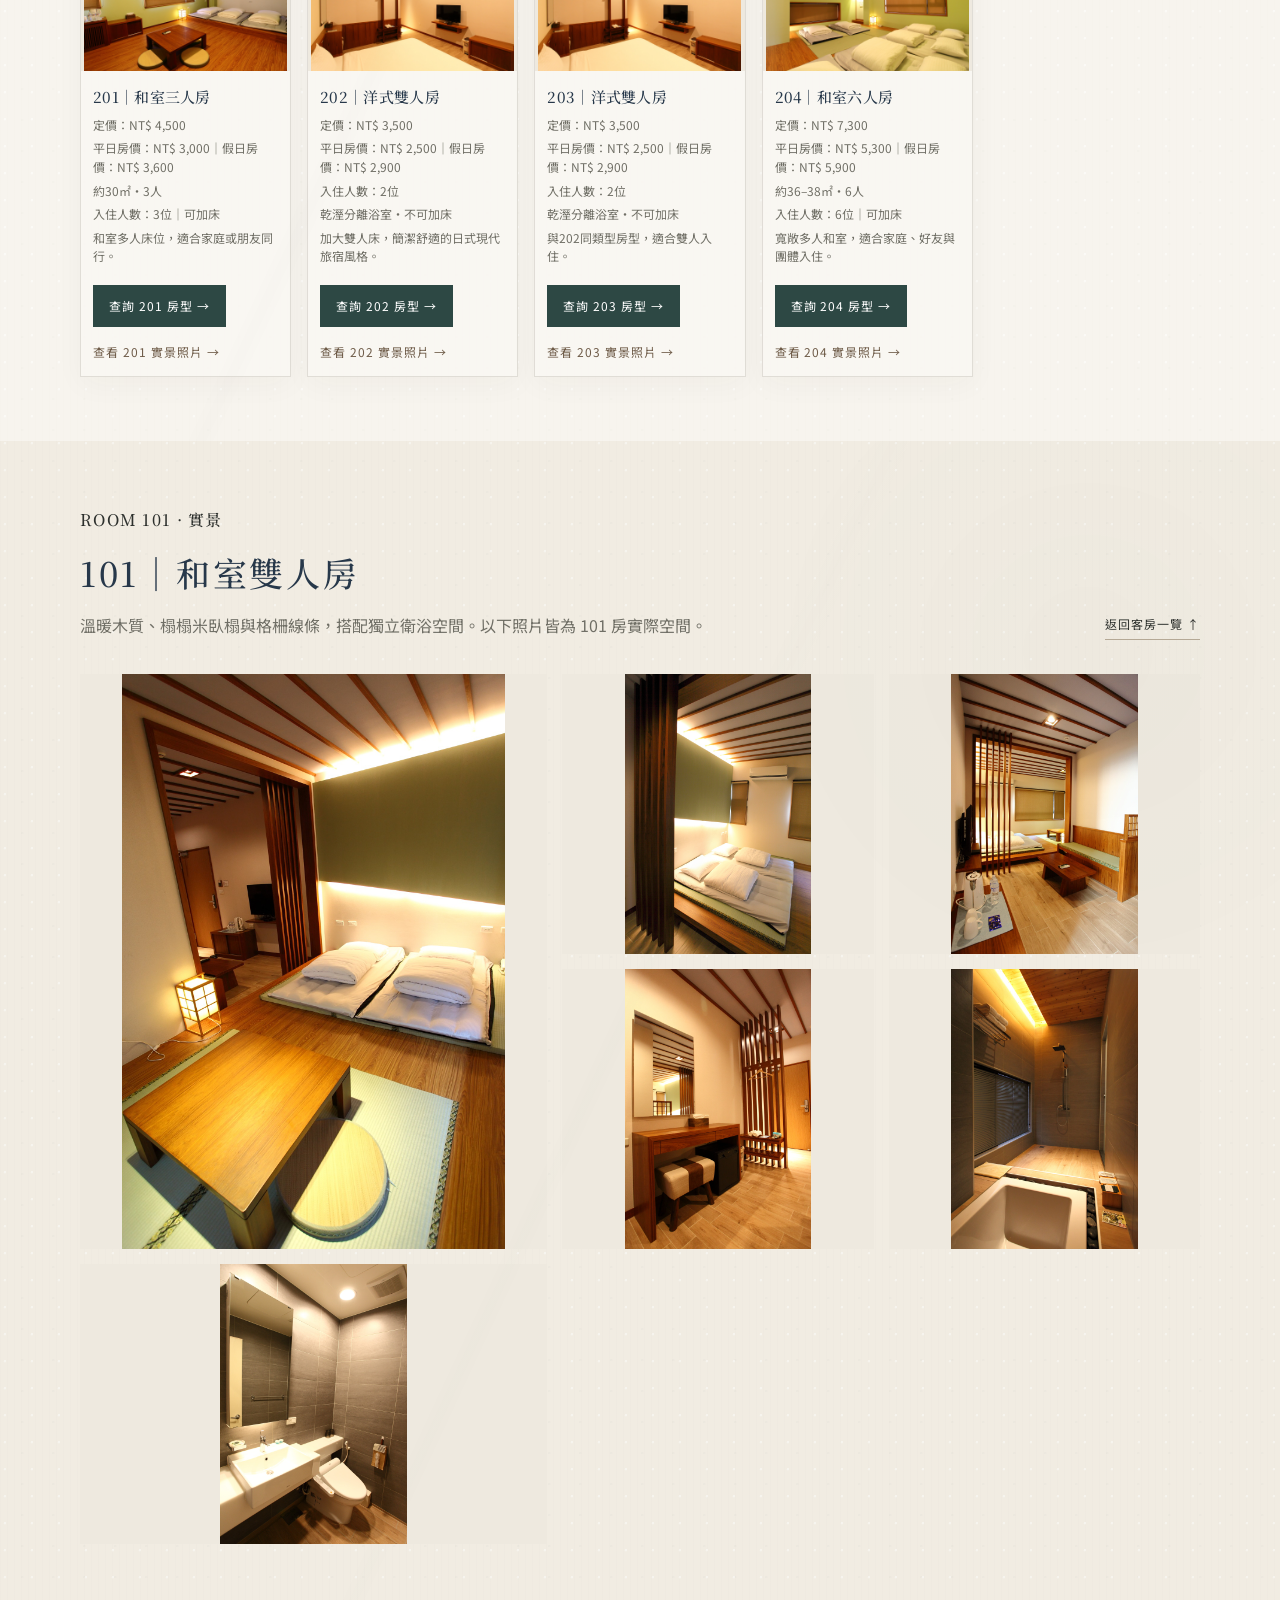
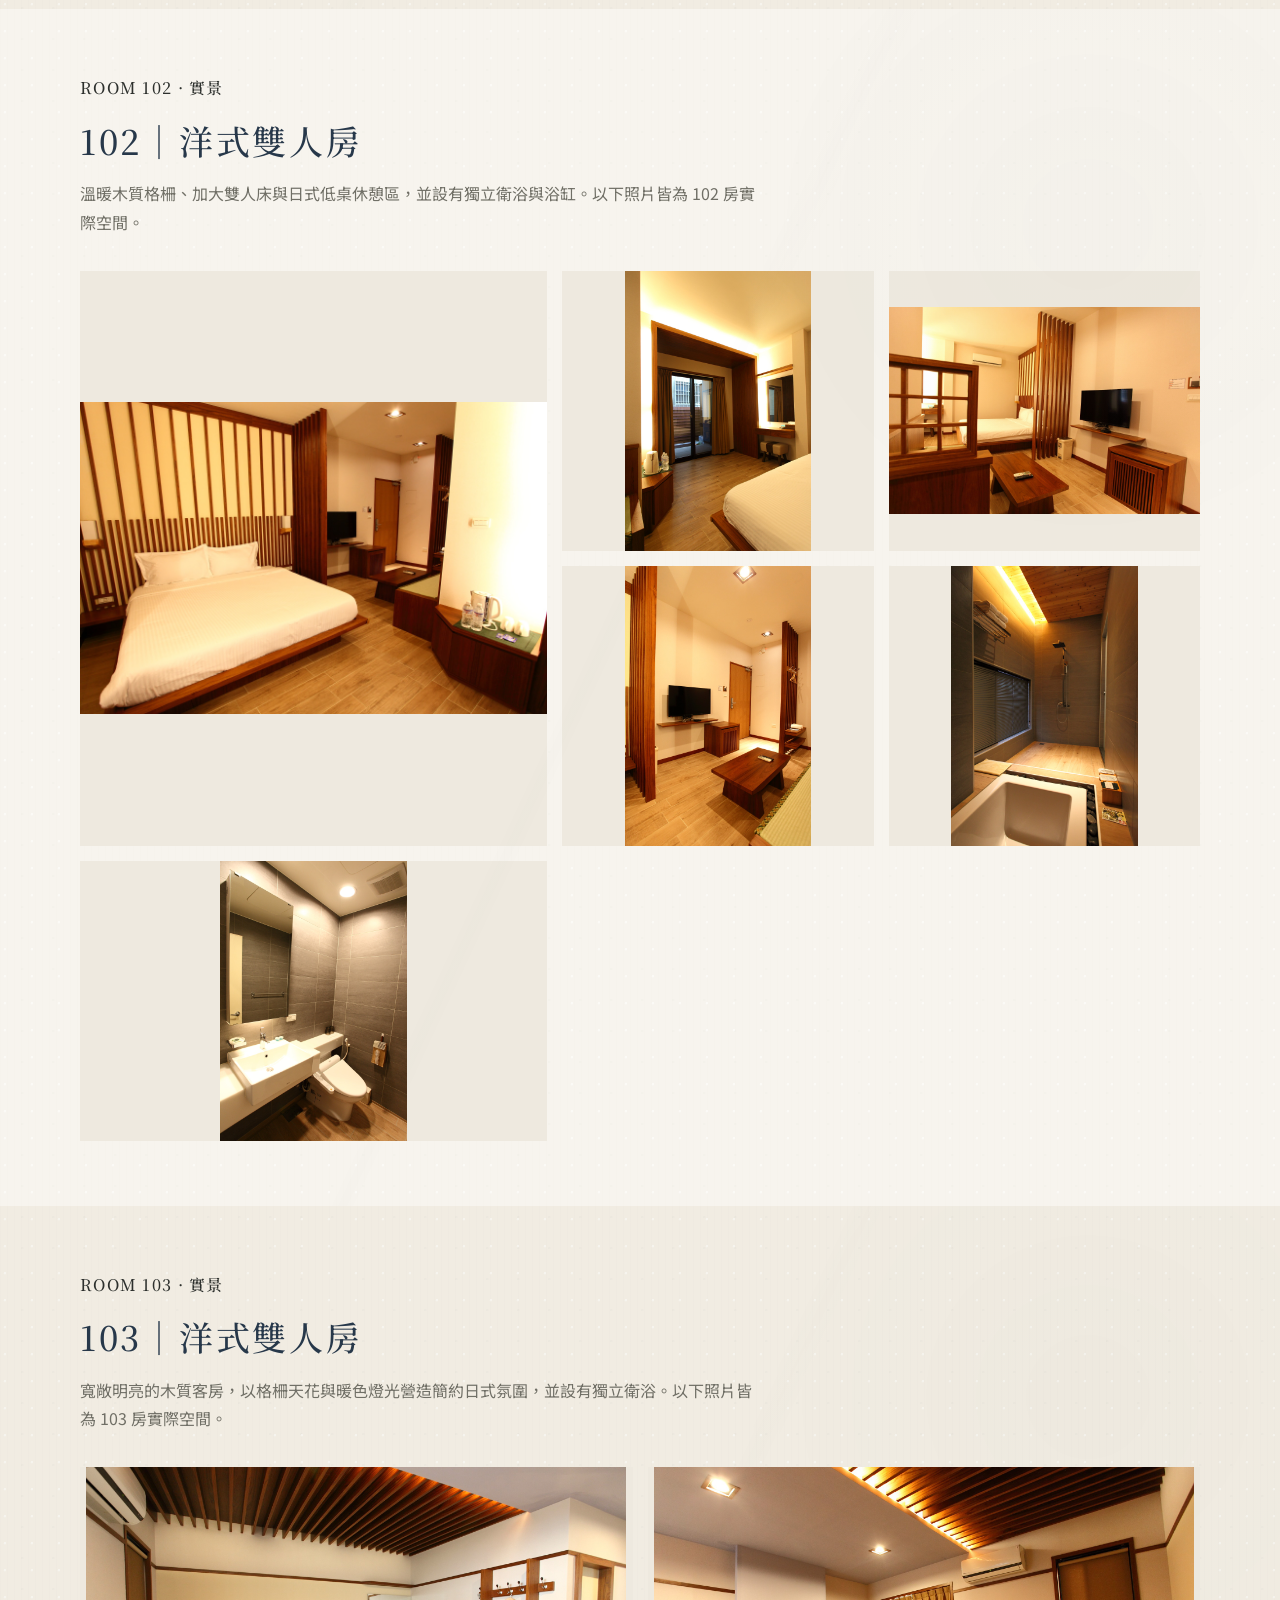
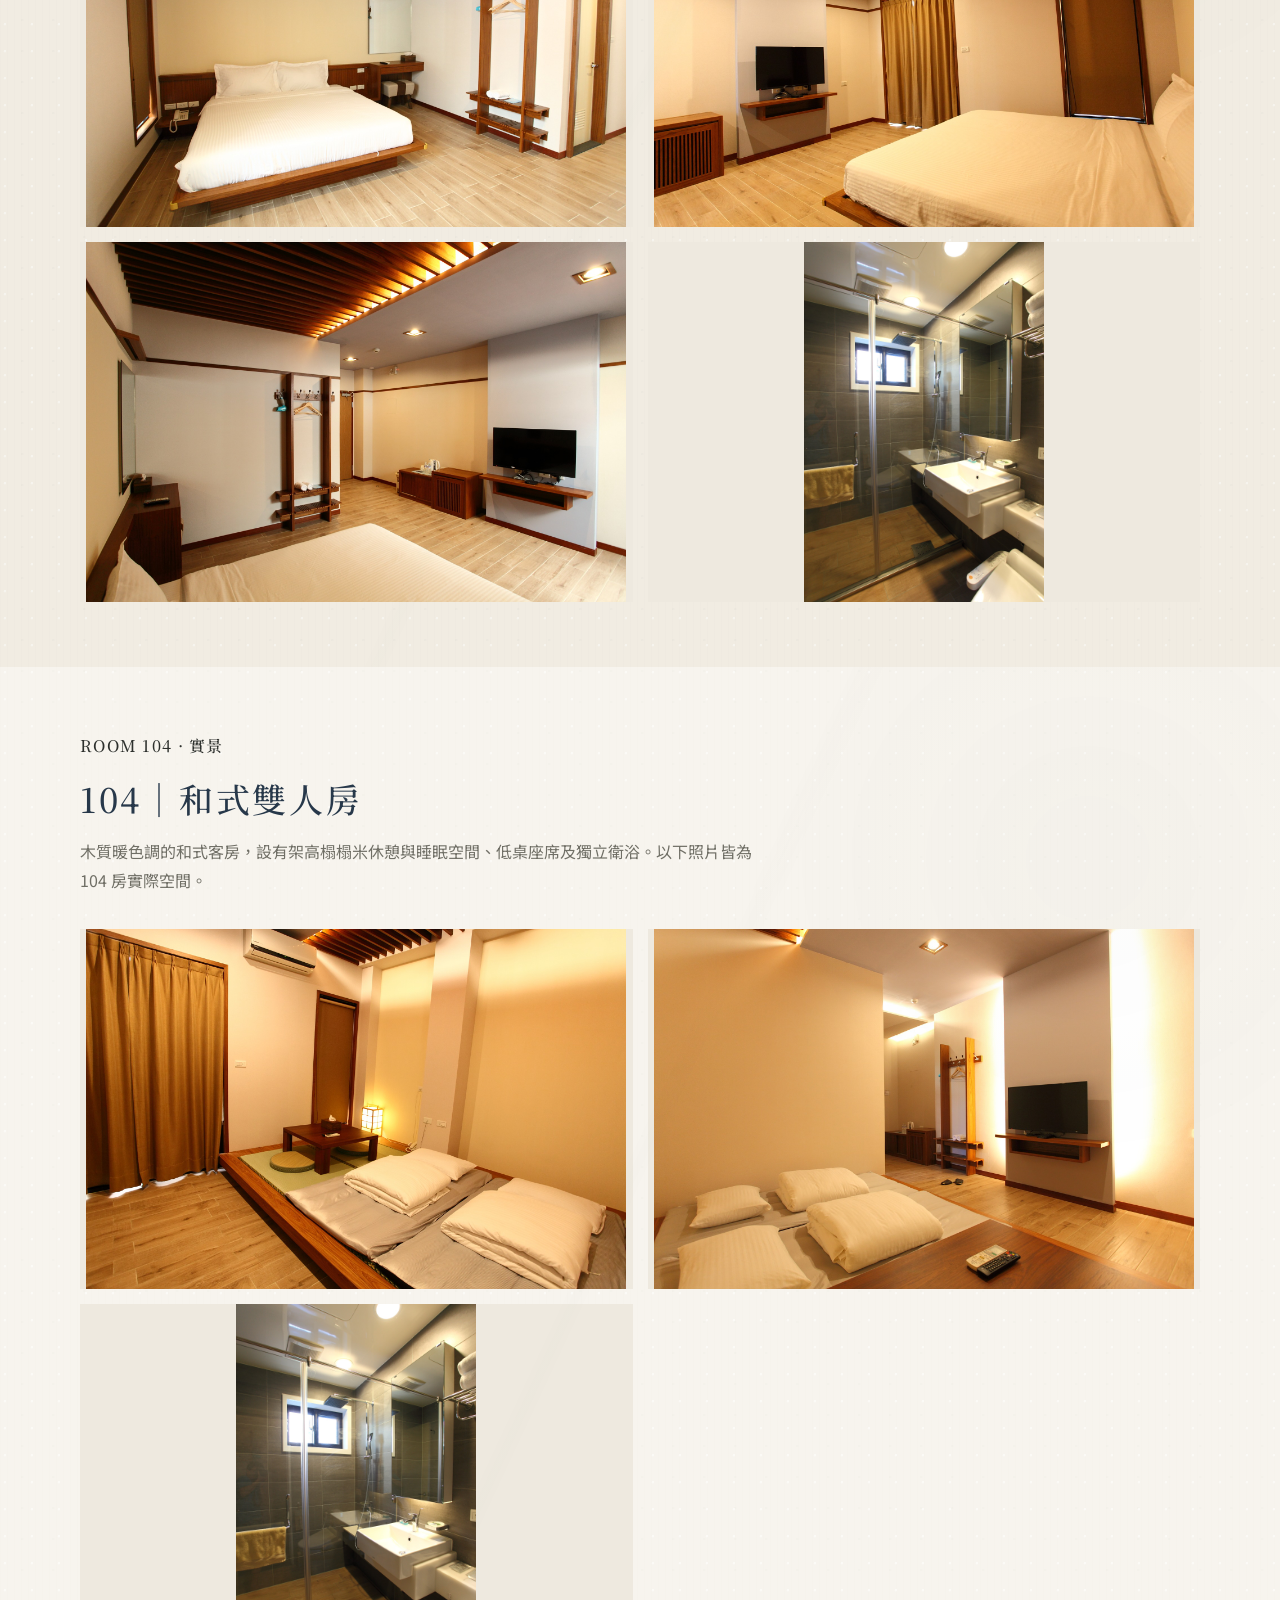
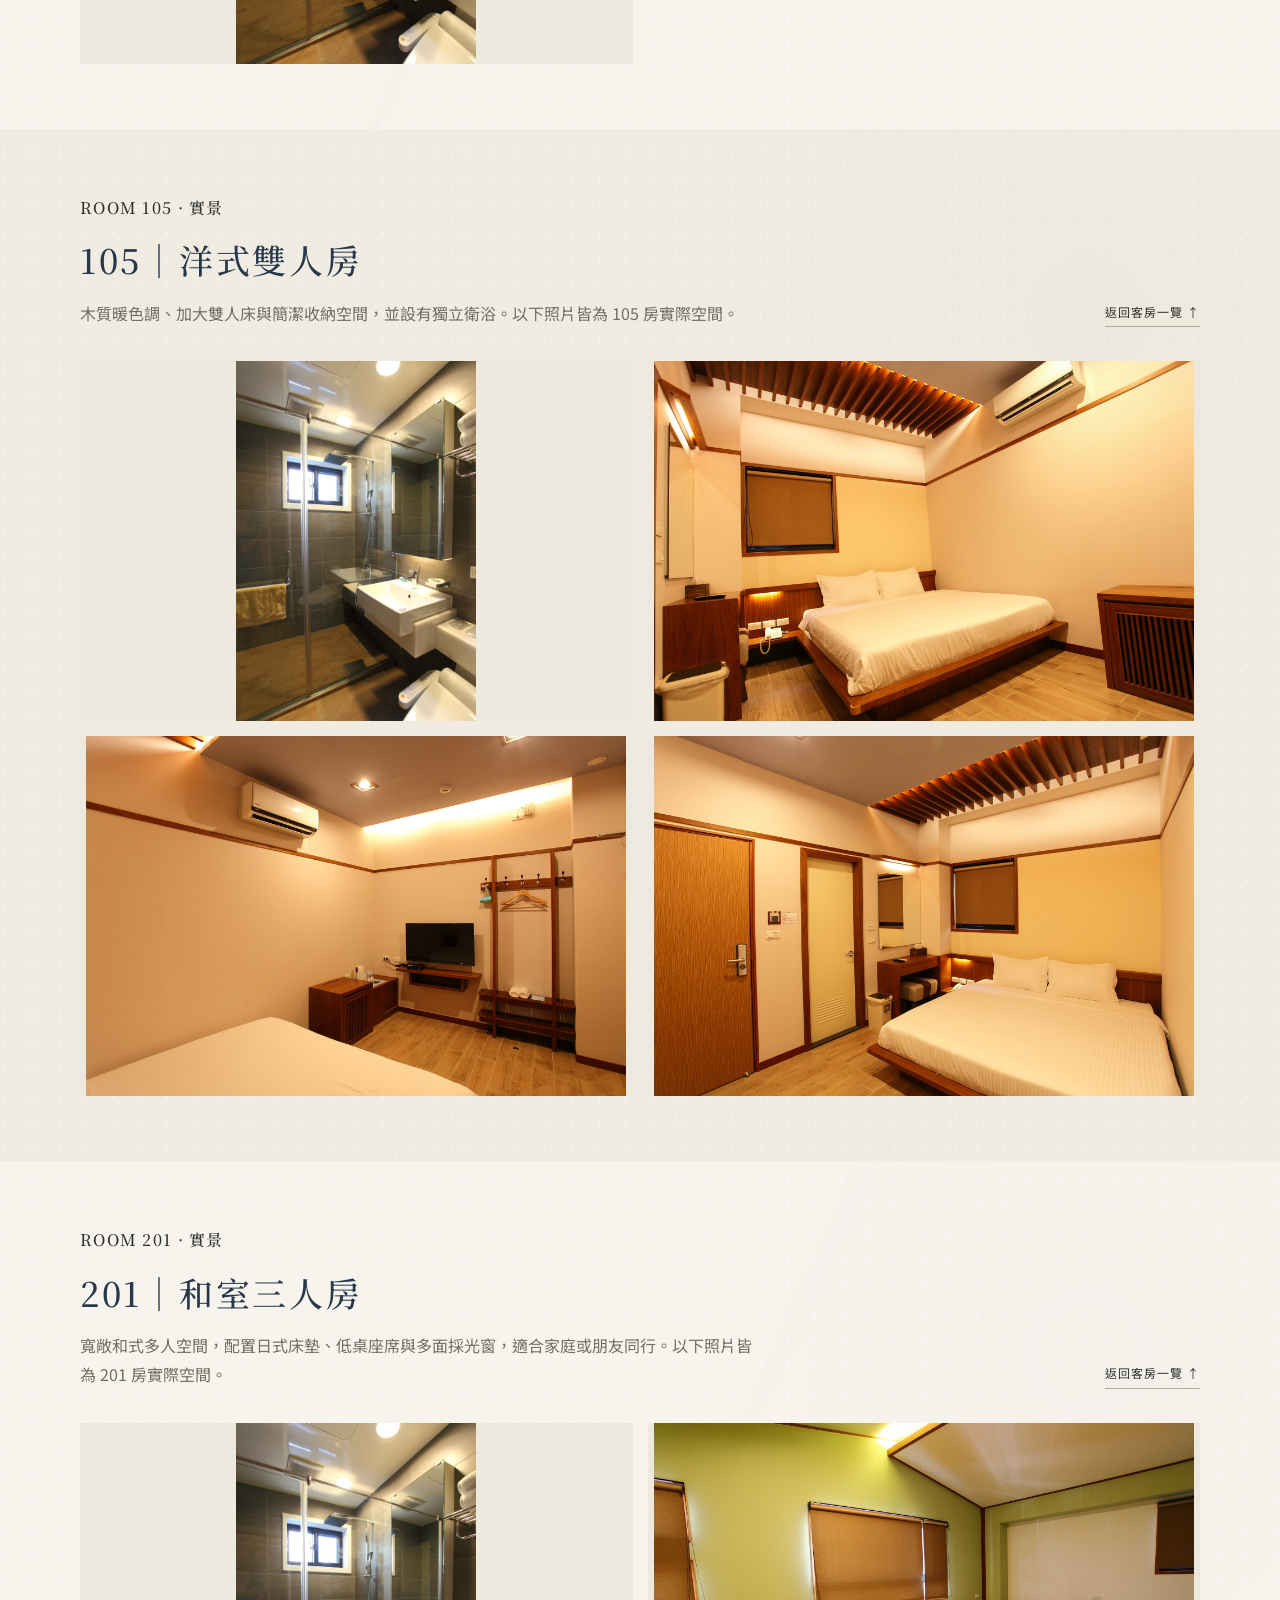
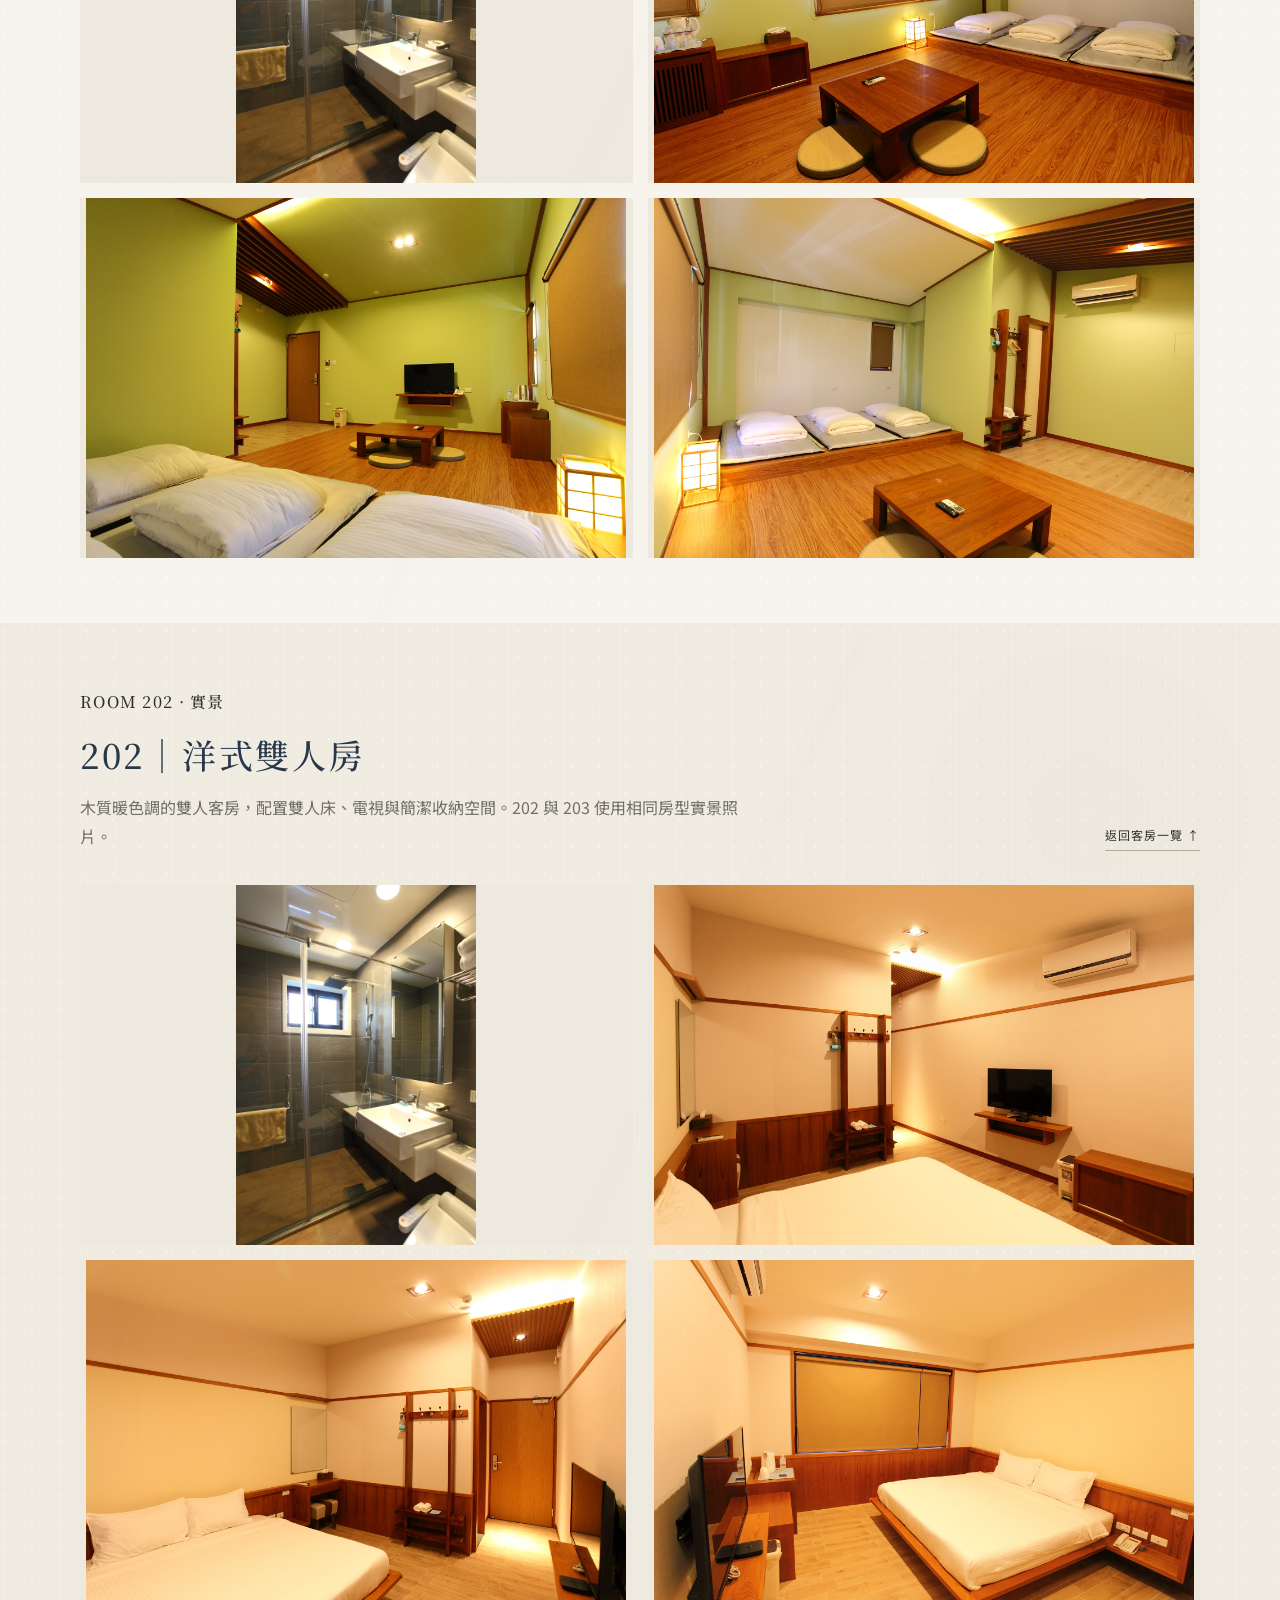
==== commit 8936de40: "Add files via upload" ====
--- a/index.html
+++ b/index.html
@@ -567,7 +567,9 @@
   @media(max-width:980px){.room-grid{grid-template-columns:repeat(3,1fr)}#about .intro{grid-template-columns:1fr}#about .intro::after{grid-column:1;grid-row:2;min-height:360px}}
   @media(max-width:620px){.room-grid{grid-template-columns:1fr 1fr}.hero{padding-top:92px}.navlinks{display:none}#about .intro-copy{padding:45px 6vw}.room-img{height:150px}}
 </style>
-</head>
+<style id="booking-integration">
+.booking-entry{display:inline-block;background:#2d4844;color:#fff!important;border:1px solid #2d4844;padding:12px 22px;margin-top:14px;letter-spacing:.08em;font-size:14px}.booking-entry:hover{background:#426057}.booking-nav{font-weight:700;border-bottom:2px solid #7d7356}.booking-floating{position:fixed;bottom:24px;right:24px;z-index:40;padding:14px 22px;background:#2d4844;color:#fff;border:1px solid #e2dece;box-shadow:0 5px 18px #0002;font-size:14px}.room-booking{font-size:12px;padding:9px 15px}.hero-copy .booking-entry{position:relative;z-index:3;text-shadow:none}@media(max-width:560px){.booking-floating{bottom:16px;right:16px;padding:11px 17px}.brand-redesign nav{height:auto!important}.brand-redesign{gap:9px}.hero-redesign{margin-top:165px}}
+</style><link rel="stylesheet" href="assets/booking.css"><script src="assets/booking.js" defer></script></head>
 <body>
 
 <header>
@@ -580,6 +582,7 @@
       </div>
     </div>
     <nav aria-label="主要導覽">
+      <a class="booking-nav" href="#booking">訂房查詢</a>
       <a href="#home">首頁<span class="jp-translation" lang="ja">ホーム</span></a>
       <a href="#about">關於我們<span class="jp-translation" lang="ja">私たちについて</span></a>
       <a href="#rooms">客房介紹<span class="jp-translation" lang="ja">客室のご案内</span></a>
@@ -592,13 +595,28 @@
   <img src="exterior-01.jpg" alt="東津御苑民宿外觀">
   <div class="hero-copy">
     <h2>一宿靜好、<span class="jp-translation" lang="ja">静かな一夜、</span><br>一期一會<span class="jp-translation" lang="ja">一期一会</span></h2>
-    <div class="hero-line"></div>
+    <div class="hero-line"></div><a class="booking-entry" href="#booking">訂房查詢・查詢客房 →</a>
     <p>旅行・不只是遠方，更是心的停泊<span class="jp-translation" lang="ja">旅は遠くへ行くだけでなく、心を休めるひととき</span></p>
   </div>
 </section>
 
 
 <main>
+<section id="booking" aria-labelledby="booking-title"><div class="container booking-shell">
+<div class="booking-heading"><span class="booking-kicker">TOUTSU GYOEN · RESERVATIONS</span><h2 id="booking-title">為下一趟旅行，留一宿靜好</h2><p>選好入住日期與同行人數，前往 Booking.com 查看可預訂房型。</p></div>
+<div class="booking-panel"><div class="booking-steps"><span>01 選擇日期與人數</span><span>02 查看 Booking.com 空房</span><span>03 於 Booking.com 完成預訂</span></div>
+<aside class="booking-price-notice" aria-label="房價提醒"><strong>房價提醒</strong><p>透過 Booking.com 訂房的價格可能與官網房價不同，請聯絡民宿了解優惠詳情。</p><a href="tel:0965312121">洽詢住宿優惠：0965-312-121</a></aside>
+<form id="availability-form" method="get" action="https://www.booking.com/hotel/tw/dong-jin-yu-yuan-te-se-min-su.zh-tw.html#availability" target="_blank" rel="noopener noreferrer">
+<div class="booking-fields"><label>入住日期<input type="date" id="checkin" name="checkin" required></label><label>退房日期<input type="date" id="checkout" name="checkout" required></label>
+<label>成人<select id="adults" name="group_adults"><option value="1">1</option><option value="2" selected>2</option><option value="3">3</option><option value="4">4</option><option value="5">5</option><option value="6">6</option><option value="7">7</option><option value="8">8</option><option value="9">9</option><option value="10">10</option><option value="11">11</option><option value="12">12</option><option value="13">13</option><option value="14">14</option><option value="15">15</option><option value="16">16</option><option value="17">17</option><option value="18">18</option><option value="19">19</option><option value="20">20</option><option value="21">21</option><option value="22">22</option><option value="23">23</option><option value="24">24</option><option value="25">25</option><option value="26">26</option><option value="27">27</option><option value="28">28</option><option value="29">29</option><option value="30">30</option></select></label><label>兒童（0–17 歲）<select id="children" name="group_children"><option value="0">0</option><option value="1">1</option><option value="2">2</option><option value="3">3</option><option value="4">4</option><option value="5">5</option><option value="6">6</option><option value="7">7</option><option value="8">8</option><option value="9">9</option><option value="10">10</option></select></label><label>客房數<select id="room-count" name="no_rooms"><option value="1">1</option><option value="2">2</option><option value="3">3</option><option value="4">4</option><option value="5">5</option><option value="6">6</option><option value="7">7</option><option value="8">8</option><option value="9">9</option></select></label></div>
+<div id="child-ages" class="booking-fields" aria-live="polite"></div>
+<input type="hidden" name="selected_currency" value="TWD"><input type="hidden" name="lang" value="zh-tw">
+<p id="room-interest" class="booking-interest" hidden></p><p class="booking-note">房號為官網介紹使用；Booking.com 以平台房型販售，無法保證指定房號。如需指定房號，請先電話確認。</p>
+<div class="booking-submit"><p id="stay-summary" aria-live="polite">請選擇住宿日期</p><button type="submit">前往 Booking.com 查詢空房 ↗</button></div>
+<p id="booking-error" role="alert" class="booking-error"></p><p class="booking-note">查詢免登入。點擊後於新分頁開啟 Booking.com；空房、價格、兒童政策與取消條件以該平台顯示為準。本頁不接收訂單，也不收取款項。</p>
+<noscript><p>請自行確認退房晚於入住日期。攜帶兒童時，請在 Booking.com 補填年齡。</p></noscript></form>
+<div class="booking-room-list" aria-labelledby="booking-room-title"><h3 id="booking-room-title">九間客房・分別查詢</h3><p class="booking-note">先選擇上方日期、人數及客房數，再點選對應房型。連結會在新分頁開啟 Booking.com，並嘗試以房型名稱定位；若平台未顯示該房型或瀏覽器不支援定位，請在房型列表中查找下方名稱。此處不表示該房型有空房。</p><p class="booking-note">202、203 均對應「高級雙人房」，平台預訂無法保證指定房號；指定房號請聯絡民宿。</p><div class="booking-room-grid"><article class="booking-room-card" id="booking-room-101"><a class="booking-room-photo" href="index.html#room101-gallery" aria-label="查看 101 房實景照片"><img src="room101-02.jpg" alt="101 房實景" loading="lazy"></a><div class="booking-room-copy"><span class="booking-room-number">ROOM 101</span><h4>101 房</h4><p class="booking-room-type">Booking.com 房型：<strong>雙床房-附浴缸</strong></p><p>標準入住 2 人</p><a class="booking-room-link" data-room="101" data-type="雙床房-附浴缸" href="https://www.booking.com/hotel/tw/dong-jin-yu-yuan-te-se-min-su.zh-tw.html#availability:~:text=%E9%9B%99%E5%BA%8A%E6%88%BF-%E9%99%84%E6%B5%B4%E7%BC%B8" target="_blank" rel="noopener noreferrer" aria-label="前往 Booking.com 查詢 101 房對應的雙床房-附浴缸">查詢雙床房-附浴缸 ↗</a></div></article><article class="booking-room-card" id="booking-room-102"><a class="booking-room-photo" href="index.html#room102-gallery" aria-label="查看 102 房實景照片"><img src="room102-04.jpg" alt="102 房實景" loading="lazy"></a><div class="booking-room-copy"><span class="booking-room-number">ROOM 102</span><h4>102 房</h4><p class="booking-room-type">Booking.com 房型：<strong>豪華雙人房-附浴缸</strong></p><p>標準入住 2 人</p><a class="booking-room-link" data-room="102" data-type="豪華雙人房-附浴缸" href="https://www.booking.com/hotel/tw/dong-jin-yu-yuan-te-se-min-su.zh-tw.html#availability:~:text=%E8%B1%AA%E8%8F%AF%E9%9B%99%E4%BA%BA%E6%88%BF-%E9%99%84%E6%B5%B4%E7%BC%B8" target="_blank" rel="noopener noreferrer" aria-label="前往 Booking.com 查詢 102 房對應的豪華雙人房-附浴缸">查詢豪華雙人房-附浴缸 ↗</a></div></article><article class="booking-room-card" id="booking-room-103"><a class="booking-room-photo" href="index.html#room103-gallery" aria-label="查看 103 房實景照片"><img src="room103-01.jpg" alt="103 房實景" loading="lazy"></a><div class="booking-room-copy"><span class="booking-room-number">ROOM 103</span><h4>103 房</h4><p class="booking-room-type">Booking.com 房型：<strong>豪華特大雙人床房</strong></p><p>標準入住 2 人</p><a class="booking-room-link" data-room="103" data-type="豪華特大雙人床房" href="https://www.booking.com/hotel/tw/dong-jin-yu-yuan-te-se-min-su.zh-tw.html#availability:~:text=%E8%B1%AA%E8%8F%AF%E7%89%B9%E5%A4%A7%E9%9B%99%E4%BA%BA%E5%BA%8A%E6%88%BF" target="_blank" rel="noopener noreferrer" aria-label="前往 Booking.com 查詢 103 房對應的豪華特大雙人床房">查詢豪華特大雙人床房 ↗</a></div></article><article class="booking-room-card" id="booking-room-104"><a class="booking-room-photo" href="index.html#room104-gallery" aria-label="查看 104 房實景照片"><img src="room104-01.jpg" alt="104 房實景" loading="lazy"></a><div class="booking-room-copy"><span class="booking-room-number">ROOM 104</span><h4>104 房</h4><p class="booking-room-type">Booking.com 房型：<strong>雙人/雙床房</strong></p><p>標準入住 2 人</p><a class="booking-room-link" data-room="104" data-type="雙人/雙床房" href="https://www.booking.com/hotel/tw/dong-jin-yu-yuan-te-se-min-su.zh-tw.html#availability:~:text=%E9%9B%99%E4%BA%BA%2F%E9%9B%99%E5%BA%8A%E6%88%BF" target="_blank" rel="noopener noreferrer" aria-label="前往 Booking.com 查詢 104 房對應的雙人/雙床房">查詢雙人/雙床房 ↗</a></div></article><article class="booking-room-card" id="booking-room-105"><a class="booking-room-photo" href="index.html#room105-gallery" aria-label="查看 105 房實景照片"><img src="room105-02.jpg" alt="105 房實景" loading="lazy"></a><div class="booking-room-copy"><span class="booking-room-number">ROOM 105</span><h4>105 房</h4><p class="booking-room-type">Booking.com 房型：<strong>豪華雙人房</strong></p><p>標準入住 2 人</p><a class="booking-room-link" data-room="105" data-type="豪華雙人房" href="https://www.booking.com/hotel/tw/dong-jin-yu-yuan-te-se-min-su.zh-tw.html#availability:~:text=%E8%B1%AA%E8%8F%AF%E9%9B%99%E4%BA%BA%E6%88%BF" target="_blank" rel="noopener noreferrer" aria-label="前往 Booking.com 查詢 105 房對應的豪華雙人房">查詢豪華雙人房 ↗</a></div></article><article class="booking-room-card" id="booking-room-201"><a class="booking-room-photo" href="index.html#room201-gallery" aria-label="查看 201 房實景照片"><img src="room201-02.jpg" alt="201 房實景" loading="lazy"></a><div class="booking-room-copy"><span class="booking-room-number">ROOM 201</span><h4>201 房</h4><p class="booking-room-type">Booking.com 房型：<strong>三人房</strong></p><p>標準入住 3 人</p><a class="booking-room-link" data-room="201" data-type="三人房" href="https://www.booking.com/hotel/tw/dong-jin-yu-yuan-te-se-min-su.zh-tw.html#availability:~:text=%E4%B8%89%E4%BA%BA%E6%88%BF" target="_blank" rel="noopener noreferrer" aria-label="前往 Booking.com 查詢 201 房對應的三人房">查詢三人房 ↗</a></div></article><article class="booking-room-card" id="booking-room-202"><a class="booking-room-photo" href="index.html#room202-gallery" aria-label="查看 202 房實景照片"><img src="room202-02.jpg" alt="202 房實景" loading="lazy"></a><div class="booking-room-copy"><span class="booking-room-number">ROOM 202</span><h4>202 房</h4><p class="booking-room-type">Booking.com 房型：<strong>高級雙人房</strong></p><p>標準入住 2 人</p><p class="room-link-shared">與 203 共用同一平台房型</p><a class="booking-room-link" data-room="202" data-type="高級雙人房" href="https://www.booking.com/hotel/tw/dong-jin-yu-yuan-te-se-min-su.zh-tw.html#availability:~:text=%E9%AB%98%E7%B4%9A%E9%9B%99%E4%BA%BA%E6%88%BF" target="_blank" rel="noopener noreferrer" aria-label="前往 Booking.com 查詢 202 房對應的高級雙人房">查詢高級雙人房 ↗</a></div></article><article class="booking-room-card" id="booking-room-203"><a class="booking-room-photo" href="index.html#room203-gallery" aria-label="查看 203 房實景照片"><img src="room203-02.jpg" alt="203 房實景" loading="lazy"></a><div class="booking-room-copy"><span class="booking-room-number">ROOM 203</span><h4>203 房</h4><p class="booking-room-type">Booking.com 房型：<strong>高級雙人房</strong></p><p>標準入住 2 人</p><p class="room-link-shared">與 202 共用同一平台房型</p><a class="booking-room-link" data-room="203" data-type="高級雙人房" href="https://www.booking.com/hotel/tw/dong-jin-yu-yuan-te-se-min-su.zh-tw.html#availability:~:text=%E9%AB%98%E7%B4%9A%E9%9B%99%E4%BA%BA%E6%88%BF" target="_blank" rel="noopener noreferrer" aria-label="前往 Booking.com 查詢 203 房對應的高級雙人房">查詢高級雙人房 ↗</a></div></article><article class="booking-room-card" id="booking-room-204"><a class="booking-room-photo" href="index.html#room204-gallery" aria-label="查看 204 房實景照片"><img src="room204-02.jpg" alt="204 房實景" loading="lazy"></a><div class="booking-room-copy"><span class="booking-room-number">ROOM 204</span><h4>204 房</h4><p class="booking-room-type">Booking.com 房型：<strong>家庭房</strong></p><p>標準入住 6 人</p><a class="booking-room-link" data-room="204" data-type="家庭房" href="https://www.booking.com/hotel/tw/dong-jin-yu-yuan-te-se-min-su.zh-tw.html#availability:~:text=%E5%AE%B6%E5%BA%AD%E6%88%BF" target="_blank" rel="noopener noreferrer" aria-label="前往 Booking.com 查詢 204 房對應的家庭房">查詢家庭房 ↗</a></div></article></div></div>
+<div class="booking-help"><a href="tel:0965312121">指定房號／包棟洽詢：0965-312-121</a><a href="https://www.booking.com/hotel/tw/dong-jin-yu-yuan-te-se-min-su.zh-tw.html" target="_blank" rel="noopener noreferrer">直接開啟民宿 Booking.com 頁面 ↗</a></div></div></div></section>
 
 
 <section id="about"><div class="container intro">
@@ -650,15 +668,15 @@
 <p>加床費用 +600（不含早餐）<span class="jp-translation" lang="ja">エキストラベッド料金 +NT$600（朝食なし）</span></p>
 <p>孩童入住規則：11歲以下不佔床可免費入住<span class="jp-translation" lang="ja">お子様のご宿泊：11歳以下で添い寝の場合は無料</span></p></strong></p></div>
   <div class="room-grid">
-    <article class="room"><div class="room-img r101"></div><div class="room-body"><h3>101｜和室雙人房</h3><p>定價：NT$ 4,000</p><p class="room-price">平日房價：NT$ 3,000｜假日房價：NT$ 3,400</p><p>入住人數：2位</p><p>附浴缸・可加床</p><p>日式榻榻米雙床配置，適合喜愛和室氛圍的旅人。</p><span class="tag">和室</span><a class="room-photo-link" href="#room101-gallery">查看 101 實景照片 →</a></div></article>
-    <article class="room"><div class="room-img r102"></div><div class="room-body"><h3>102｜洋式雙人房</h3><p>定價：NT$ 4,000</p><p class="room-price">平日房價：NT$ 3,000｜假日房價：NT$ 3,400</p><p>入住人數：2位</p><p>附浴缸<span class="jp-translation" lang="ja">バスタブ付き</span></p><p>加大雙人床，適合雙人旅行與舒適休息。</p><span class="tag">洋式</span><a class="room-photo-link" href="#room102-gallery">查看 102 實景照片 →</a></div></article>
-    <article class="room"><div class="room-img r103"></div><div class="room-body"><h3>103｜洋式雙人房</h3><p>定價：NT$ 3,600</p><p class="room-price">平日房價：NT$ 2,600｜假日房價：NT$ 3,000</p><p>入住人數：2位</p><p>乾溼分離浴室・可加床</p><p>寬敞床位與簡潔空間，適合雙人旅行與舒適休息。</p><span class="tag">洋式</span><a class="room-photo-link" href="#room103-gallery">查看 103 實景照片 →</a></div></article>
-    <article class="room"><div class="room-img r104"></div><div class="room-body"><h3>104｜和室雙人房</h3><p>定價：NT$ 3,600</p><p class="room-price">平日房價：NT$ 2,600｜假日房價：NT$ 3,000</p><p>入住人數：2位</p><p>乾溼分離浴室・可加床</p><p>日式榻榻米空間，享受簡單、安靜的住宿時光。</p><span class="tag">和室</span><a class="room-photo-link" href="#room104-gallery">查看 104 實景照片 →</a></div></article>
-    <article class="room"><div class="room-img r105"></div><div class="room-body"><h3>105｜洋式雙人房</h3><p>定價：NT$ 3,200</p><p class="room-price">平日房價：NT$ 2,400｜假日房價：NT$ 2,800</p><p>入住人數：2位</p><p>乾溼分離浴室・不可加床</p><p>精巧舒適的雙人房，適合輕旅行。</p><span class="tag">洋式</span><a class="room-photo-link" href="#room105-gallery">查看 105 實景照片 →</a></div></article>
-    <article class="room"><div class="room-img r201"></div><div class="room-body"><h3>201｜和室三人房</h3><p>定價：NT$ 4,500</p><p class="room-price">平日房價：NT$ 3,000｜假日房價：NT$ 3,600</p><p>約30㎡・3人</p><p>入住人數：3位｜可加床</p><p>和室多人床位，適合家庭或朋友同行。</p><span class="tag">和室・多人</span><a class="room-photo-link" href="#room201-gallery">查看 201 實景照片 →</a></div></article>
-    <article class="room"><div class="room-img r202"></div><div class="room-body"><h3>202｜洋式雙人房</h3><p>定價：NT$ 3,500</p><p class="room-price">平日房價：NT$ 2,500｜假日房價：NT$ 2,900</p><p>入住人數：2位</p><p>乾溼分離浴室・不可加床</p><p>加大雙人床，簡潔舒適的日式現代旅宿風格。</p><span class="tag">洋式</span><a class="room-photo-link" href="#room202-gallery">查看 202 實景照片 →</a></div></article>
-    <article class="room"><div class="room-img r203"></div><div class="room-body"><h3>203｜洋式雙人房</h3><p>定價：NT$ 3,500</p><p class="room-price">平日房價：NT$ 2,500｜假日房價：NT$ 2,900</p><p>入住人數：2位</p><p>乾溼分離浴室・不可加床</p><p>與202同類型房型，適合雙人入住。</p><span class="tag">洋式</span><a class="room-photo-link" href="#room203-gallery">查看 203 實景照片 →</a></div></article>
-    <article class="room"><div class="room-img r204"></div><div class="room-body"><h3>204｜和室六人房</h3><p>定價：NT$ 7,300</p><p class="room-price">平日房價：NT$ 5,300｜假日房價：NT$ 5,900</p><p>約36–38㎡・6人</p><p>入住人數：6位｜可加床</p><p>寬敞多人和室，適合家庭、好友與團體入住。</p><span class="tag">和室・團體</span><a class="room-photo-link" href="#room204-gallery">查看 204 實景照片 →</a></div></article>
+    <article class="room"><div class="room-img r101"></div><div class="room-body"><h3>101｜和室雙人房</h3><p>定價：NT$ 4,000</p><p class="room-price">平日房價：NT$ 3,000｜假日房價：NT$ 3,400</p><p>入住人數：2位</p><p>附浴缸・可加床</p><p>日式榻榻米雙床配置，適合喜愛和室氛圍的旅人。</p><span class="tag">和室</span><a class="booking-entry room-booking" href="booking/?room=101">查詢 101 房型 →</a><a class="room-photo-link" href="#room101-gallery">查看 101 實景照片 →</a></div></article>
+    <article class="room"><div class="room-img r102"></div><div class="room-body"><h3>102｜洋式雙人房</h3><p>定價：NT$ 4,000</p><p class="room-price">平日房價：NT$ 3,000｜假日房價：NT$ 3,400</p><p>入住人數：2位</p><p>附浴缸<span class="jp-translation" lang="ja">バスタブ付き</span></p><p>加大雙人床，適合雙人旅行與舒適休息。</p><span class="tag">洋式</span><a class="booking-entry room-booking" href="booking/?room=102">查詢 102 房型 →</a><a class="room-photo-link" href="#room102-gallery">查看 102 實景照片 →</a></div></article>
+    <article class="room"><div class="room-img r103"></div><div class="room-body"><h3>103｜洋式雙人房</h3><p>定價：NT$ 3,600</p><p class="room-price">平日房價：NT$ 2,600｜假日房價：NT$ 3,000</p><p>入住人數：2位</p><p>乾溼分離浴室・可加床</p><p>寬敞床位與簡潔空間，適合雙人旅行與舒適休息。</p><span class="tag">洋式</span><a class="booking-entry room-booking" href="booking/?room=103">查詢 103 房型 →</a><a class="room-photo-link" href="#room103-gallery">查看 103 實景照片 →</a></div></article>
+    <article class="room"><div class="room-img r104"></div><div class="room-body"><h3>104｜和室雙人房</h3><p>定價：NT$ 3,600</p><p class="room-price">平日房價：NT$ 2,600｜假日房價：NT$ 3,000</p><p>入住人數：2位</p><p>乾溼分離浴室・可加床</p><p>日式榻榻米空間，享受簡單、安靜的住宿時光。</p><span class="tag">和室</span><a class="booking-entry room-booking" href="booking/?room=104">查詢 104 房型 →</a><a class="room-photo-link" href="#room104-gallery">查看 104 實景照片 →</a></div></article>
+    <article class="room"><div class="room-img r105"></div><div class="room-body"><h3>105｜洋式雙人房</h3><p>定價：NT$ 3,200</p><p class="room-price">平日房價：NT$ 2,400｜假日房價：NT$ 2,800</p><p>入住人數：2位</p><p>乾溼分離浴室・不可加床</p><p>精巧舒適的雙人房，適合輕旅行。</p><span class="tag">洋式</span><a class="booking-entry room-booking" href="booking/?room=105">查詢 105 房型 →</a><a class="room-photo-link" href="#room105-gallery">查看 105 實景照片 →</a></div></article>
+    <article class="room"><div class="room-img r201"></div><div class="room-body"><h3>201｜和室三人房</h3><p>定價：NT$ 4,500</p><p class="room-price">平日房價：NT$ 3,000｜假日房價：NT$ 3,600</p><p>約30㎡・3人</p><p>入住人數：3位｜可加床</p><p>和室多人床位，適合家庭或朋友同行。</p><span class="tag">和室・多人</span><a class="booking-entry room-booking" href="booking/?room=201">查詢 201 房型 →</a><a class="room-photo-link" href="#room201-gallery">查看 201 實景照片 →</a></div></article>
+    <article class="room"><div class="room-img r202"></div><div class="room-body"><h3>202｜洋式雙人房</h3><p>定價：NT$ 3,500</p><p class="room-price">平日房價：NT$ 2,500｜假日房價：NT$ 2,900</p><p>入住人數：2位</p><p>乾溼分離浴室・不可加床</p><p>加大雙人床，簡潔舒適的日式現代旅宿風格。</p><span class="tag">洋式</span><a class="booking-entry room-booking" href="booking/?room=202">查詢 202 房型 →</a><a class="room-photo-link" href="#room202-gallery">查看 202 實景照片 →</a></div></article>
+    <article class="room"><div class="room-img r203"></div><div class="room-body"><h3>203｜洋式雙人房</h3><p>定價：NT$ 3,500</p><p class="room-price">平日房價：NT$ 2,500｜假日房價：NT$ 2,900</p><p>入住人數：2位</p><p>乾溼分離浴室・不可加床</p><p>與202同類型房型，適合雙人入住。</p><span class="tag">洋式</span><a class="booking-entry room-booking" href="booking/?room=203">查詢 203 房型 →</a><a class="room-photo-link" href="#room203-gallery">查看 203 實景照片 →</a></div></article>
+    <article class="room"><div class="room-img r204"></div><div class="room-body"><h3>204｜和室六人房</h3><p>定價：NT$ 7,300</p><p class="room-price">平日房價：NT$ 5,300｜假日房價：NT$ 5,900</p><p>約36–38㎡・6人</p><p>入住人數：6位｜可加床</p><p>寬敞多人和室，適合家庭、好友與團體入住。</p><span class="tag">和室・團體</span><a class="booking-entry room-booking" href="booking/?room=204">查詢 204 房型 →</a><a class="room-photo-link" href="#room204-gallery">查看 204 實景照片 →</a></div></article>
   </div>
 </div></section>
 
@@ -767,6 +785,7 @@
 </div></section>
 
 <section id="contact" class="cta">
+<a class="btn" href="#booking">查詢日期與空房 →</a>
   <h2>來東港，住進一點日式慢生活<span class="jp-translation" lang="ja">東港で、和のゆったりとした時間を</span></h2>
   <p>東津御苑｜9間客房・和室與洋式房型<span class="jp-translation" lang="ja">東津御苑｜全9室・和室と洋室</span></p>
   <a class="btn" href="tel:0965312121">電話洽詢 0965-312-121<span class="jp-translation" lang="ja">電話でのお問い合わせ 0965-312-121</span></a>
@@ -880,5 +899,6 @@
 <div id="photo204-06" class="photo-lightbox"><a class="lightbox-close" href="#room204-gallery" aria-label="關閉照片">×</a><img src="room204-06.jpg" alt="204房實景照片 6"></div>
 
 
+<a class="booking-floating" href="#booking">訂房查詢 →</a>
 </body>
 </html>
--- a/assets/booking.css
+++ b/assets/booking.css
@@ -0,0 +1,5 @@
+#booking{scroll-margin-top:185px;padding:70px 0;background:#f4f0e7;color:#34332f;font-family:"Noto Sans TC",system-ui,sans-serif;line-height:1.7}#booking *{box-sizing:border-box}.booking-shell{width:min(1120px,92%);margin:auto}.booking-heading{text-align:center;margin-bottom:30px}.booking-kicker{font-size:12px;letter-spacing:.2em;color:#796746}.booking-heading h2{font-family:"Noto Serif TC",serif;font-size:clamp(25px,4vw,36px);font-weight:500;letter-spacing:.06em;margin:12px 0}.booking-heading p{color:#69665e}.booking-panel{background:#fffdf8;border:1px solid #dbd4c6;padding:32px;box-shadow:0 12px 36px #39322508}.booking-steps{display:flex;gap:24px;flex-wrap:wrap;border-bottom:1px solid #e6dfd1;padding-bottom:20px;margin-bottom:26px;font-size:13px;color:#6d705d}.booking-fields{display:grid;grid-template-columns:1.3fr 1.3fr 1fr 1fr 1fr;gap:16px}.booking-fields label{display:flex;flex-direction:column;gap:8px;font-size:14px;font-weight:600;min-width:0}.booking-fields input,.booking-fields select{width:100%;min-width:0;min-height:48px;border:1px solid #c8c2b5;border-radius:4px;background:white;padding:10px;color:#34332f;font:inherit}.booking-fields input:focus-visible,.booking-fields select:focus-visible,#booking a:focus-visible,#booking button:focus-visible{outline:3px solid #93835e;outline-offset:3px}#child-ages:not(:empty){margin-top:18px}.booking-note{font-size:13px;color:#66645d;margin:20px 0;line-height:1.8}.booking-interest{padding:12px 16px;background:#ecefe6;color:#3e5244}.booking-submit{display:flex;gap:20px;align-items:center;justify-content:space-between;margin-top:25px}.booking-submit p{color:#4e5c48;font-weight:600}.booking-submit button{border:1px solid #2d4844;border-radius:3px;padding:15px 24px;background:#2d4844;color:white;font:inherit;font-weight:600;cursor:pointer}.booking-submit button:hover{background:#426057}.booking-error{color:#a33324}.booking-help{border-top:1px solid #e6dfd1;padding-top:20px;display:flex;justify-content:space-between;gap:16px;flex-wrap:wrap}.booking-help a{font-size:14px;color:#405a49;text-decoration:underline;text-underline-offset:4px}.booking-page{margin:0;background:#f4f0e7;color:#34332f;font-family:system-ui,sans-serif}.booking-page-header{display:flex;justify-content:space-between;align-items:center;gap:20px;padding:18px 5%;border-bottom:1px solid #dbd4c6;background:#fffdf8}.booking-page-header a{display:flex;align-items:center;gap:16px;color:#27384a;text-decoration:none}.booking-page-header img{width:68px;height:68px;object-fit:contain}.booking-page-footer{text-align:center;padding:28px;font-size:13px;line-height:1.8;color:#6a675e}.hero-redesign{margin-top:145px}@media(max-width:900px){.hero-redesign{margin-top:185px}.booking-fields{grid-template-columns:1fr 1fr}.booking-submit{align-items:stretch;flex-direction:column;gap:0}}@media(max-width:560px){.hero-redesign{margin-top:165px}#booking{padding:42px 0;scroll-margin-top:175px}.booking-panel{padding:20px 16px}.booking-steps{gap:8px;flex-direction:column}.booking-fields{gap:12px}.booking-submit button{width:100%;padding:14px 10px}.booking-help{flex-direction:column}.booking-heading h2{font-size:26px}}
+
+.booking-price-notice{margin:0 0 26px;padding:18px 20px;border:1px solid #d9c9a6;border-left:4px solid #9a7656;border-radius:4px;background:#faf3e4;color:#56452f}.booking-price-notice strong{font-size:16px;letter-spacing:.06em}.booking-price-notice p{margin:8px 0;font-size:14px;line-height:1.8}.booking-price-notice a{color:#405a49;font-size:14px;font-weight:600;text-decoration:underline;text-underline-offset:4px}
+
+.booking-room-list{margin:32px 0;padding-top:26px;border-top:1px solid #e6dfd1}.booking-room-list h3{margin:0 0 12px;font-family:"Noto Serif TC",serif;font-size:25px;font-weight:500;letter-spacing:.06em}.booking-room-grid{display:grid;grid-template-columns:repeat(3,minmax(0,1fr));gap:18px}.booking-room-card{background:#fcfaf5;border:1px solid #ded7c9;display:flex;flex-direction:column;min-width:0}.booking-room-photo{display:block;background:#ebe5d9}.booking-room-photo img{display:block;width:100%;height:175px;object-fit:contain}.booking-room-copy{padding:18px;display:flex;flex-direction:column;align-items:flex-start;flex:1}.booking-room-number{font-size:11px;letter-spacing:.18em;color:#796746}.booking-room-copy h4{margin:4px 0 12px;font-size:22px;font-weight:500}.booking-room-copy p{margin:0 0 12px;font-size:13px;line-height:1.7}.booking-room-type strong{display:block;font-size:15px;font-weight:600;color:#2d4844}.booking-room-copy .room-link-shared{font-size:12px;color:#766846}.booking-room-link{display:block;margin-top:auto;padding:11px 13px;background:#2d4844;color:#fff;text-decoration:none;font-size:13px;line-height:1.6;width:100%;text-align:center;border:1px solid #2d4844}.booking-room-link:hover{background:#426057}@media(max-width:900px){.booking-room-grid{grid-template-columns:repeat(2,minmax(0,1fr))}}@media(max-width:560px){.booking-room-grid{grid-template-columns:1fr}.booking-room-photo img{height:210px}}
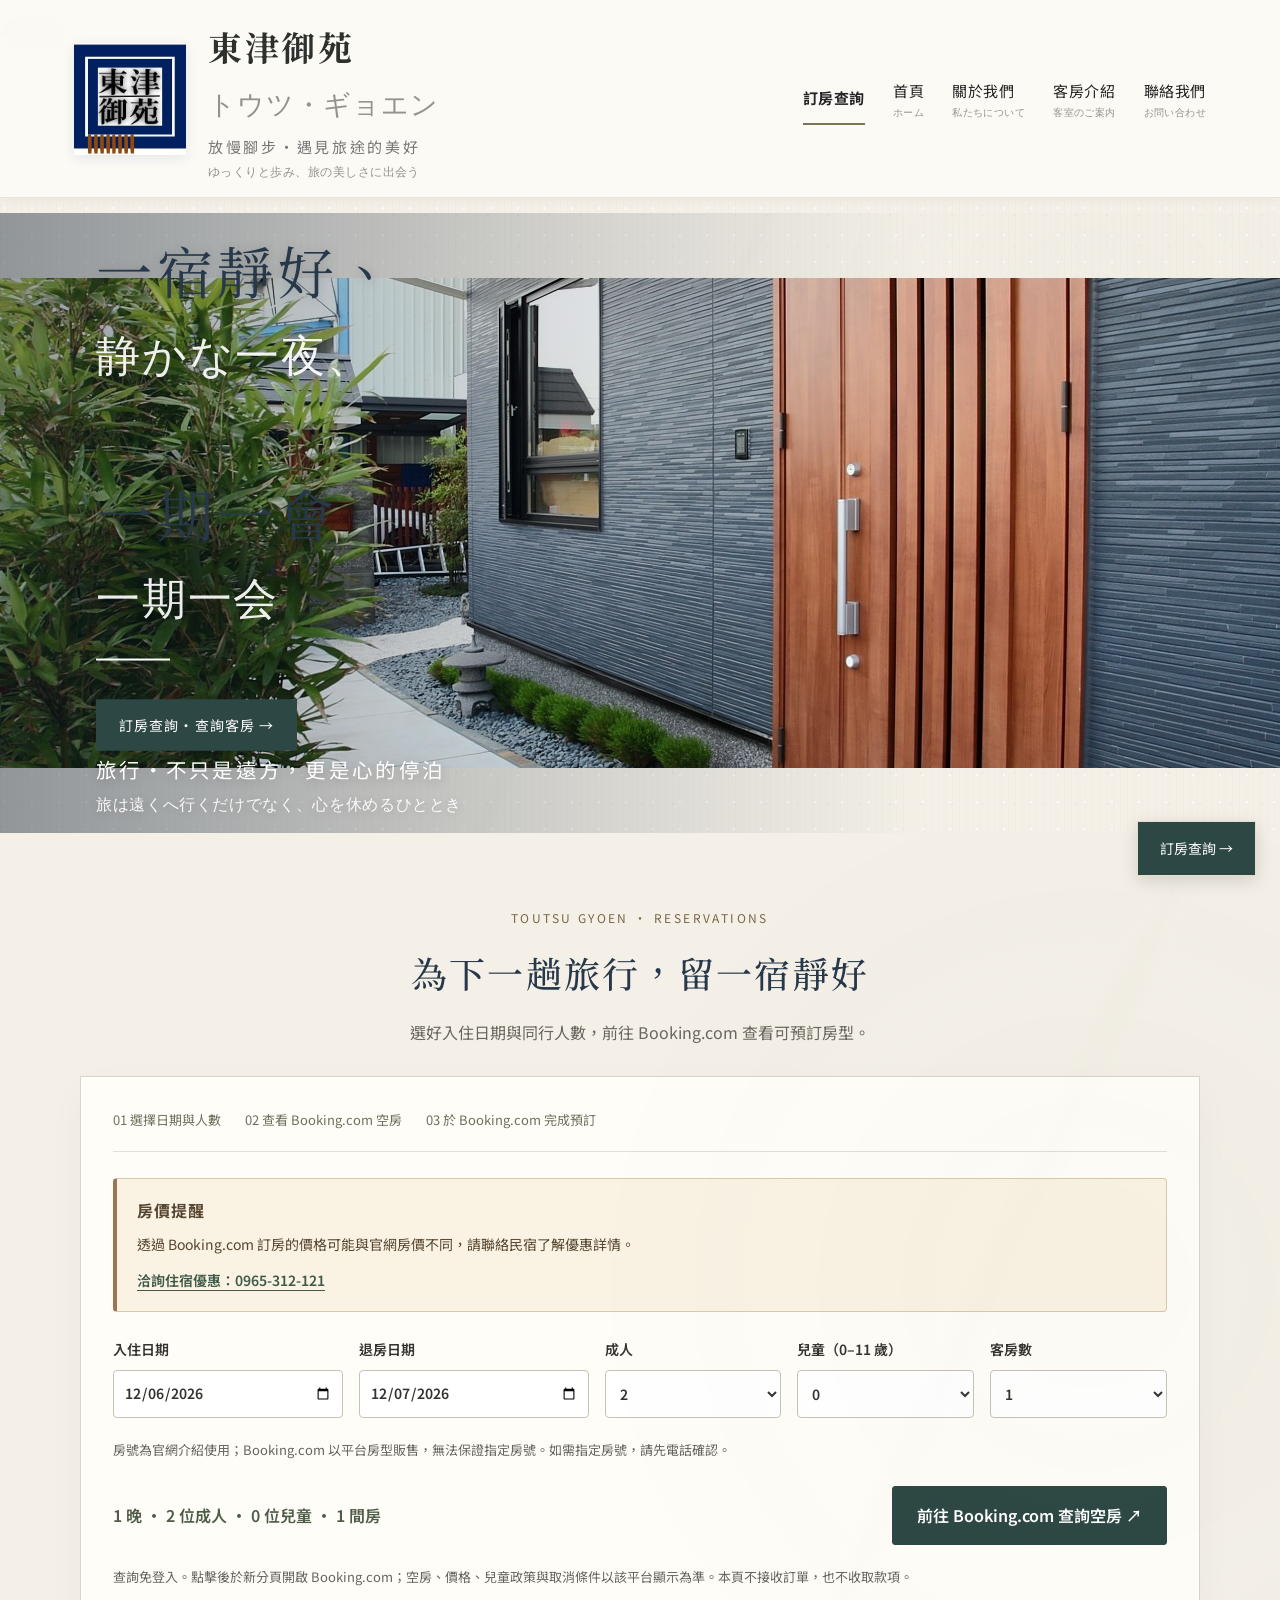
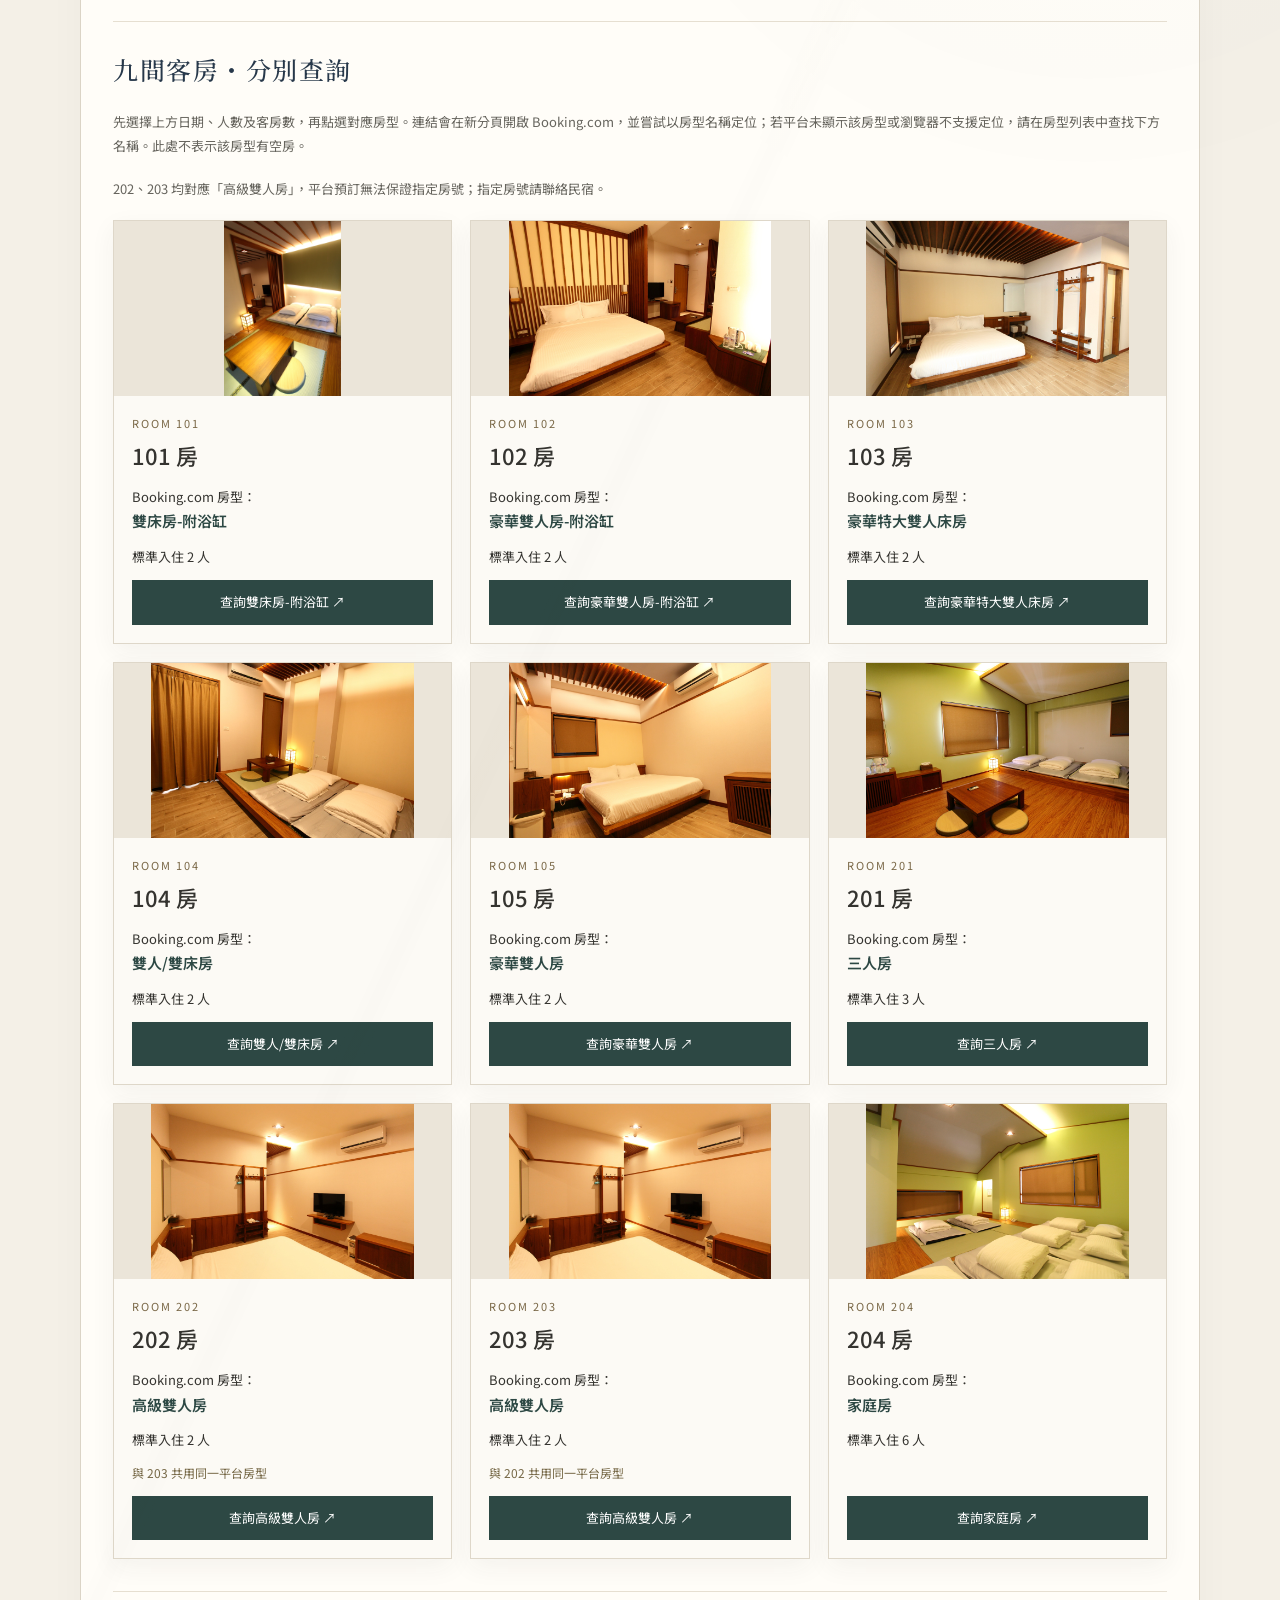
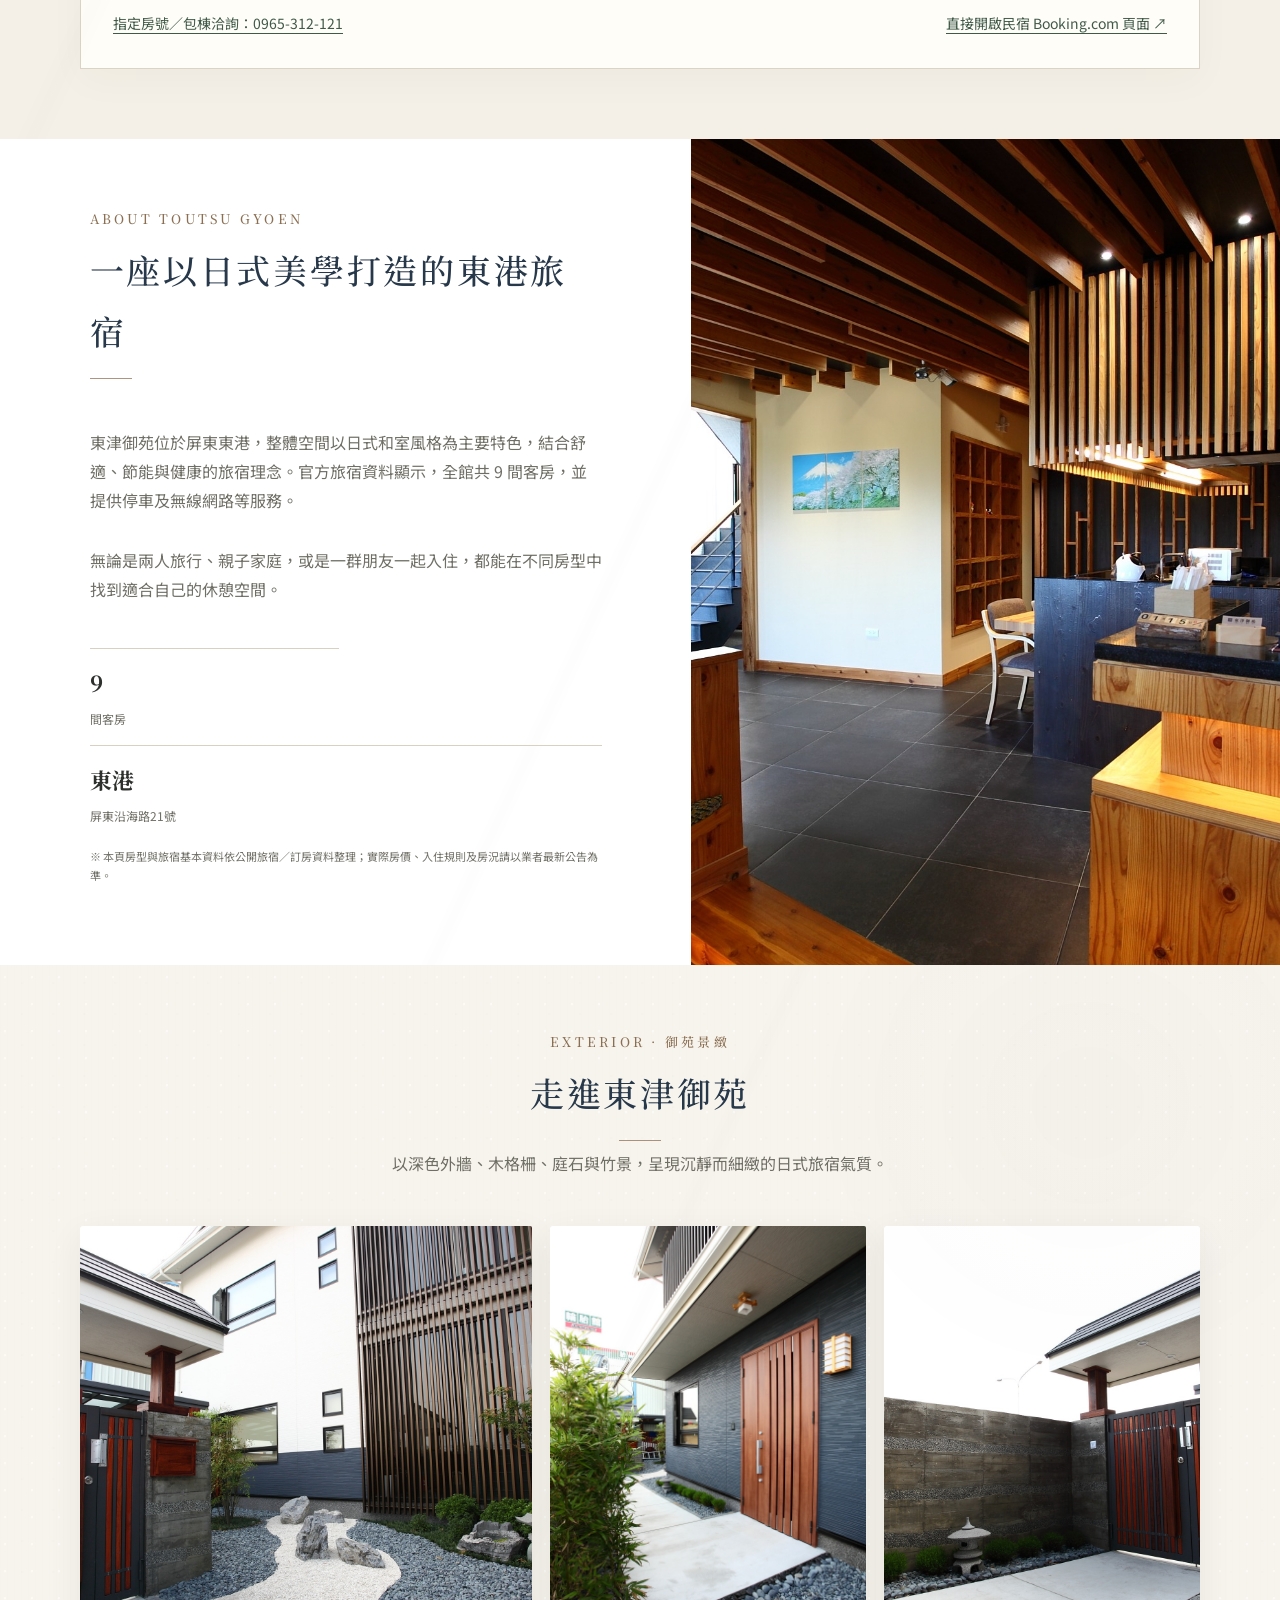
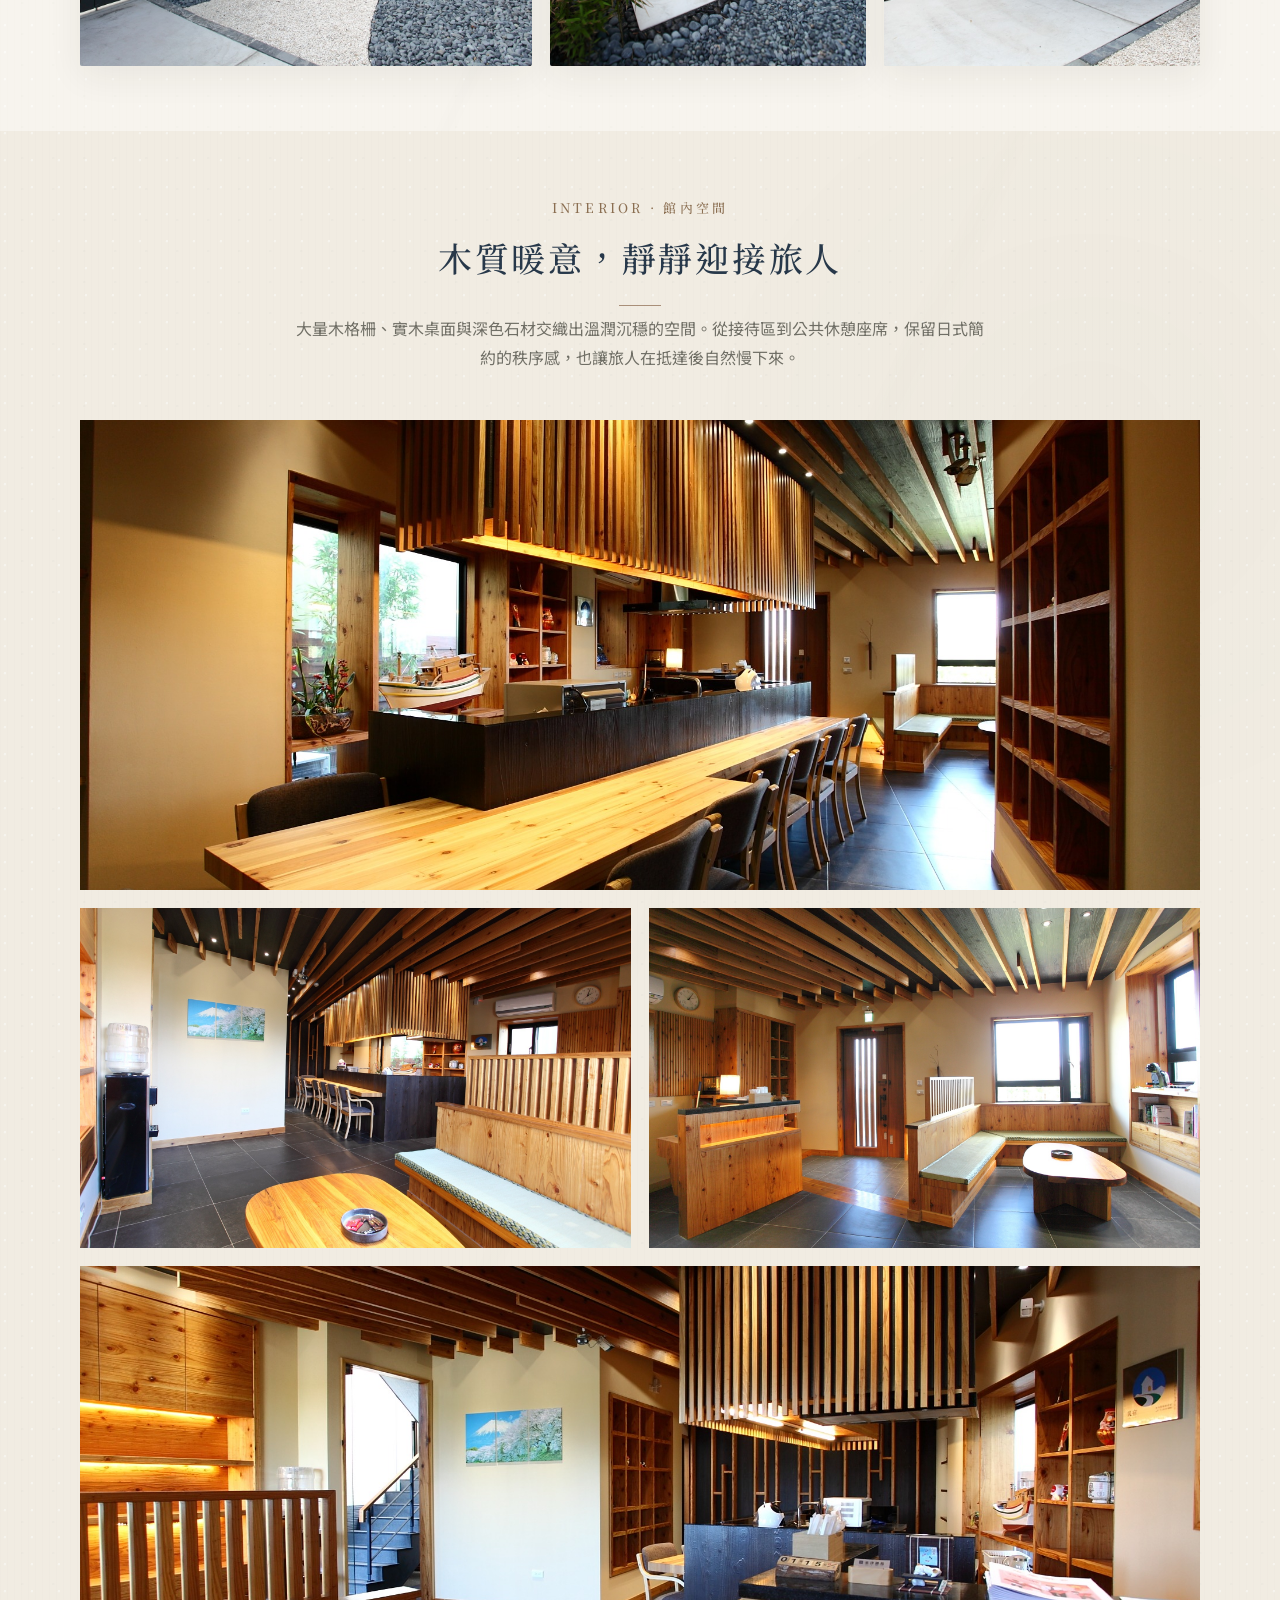
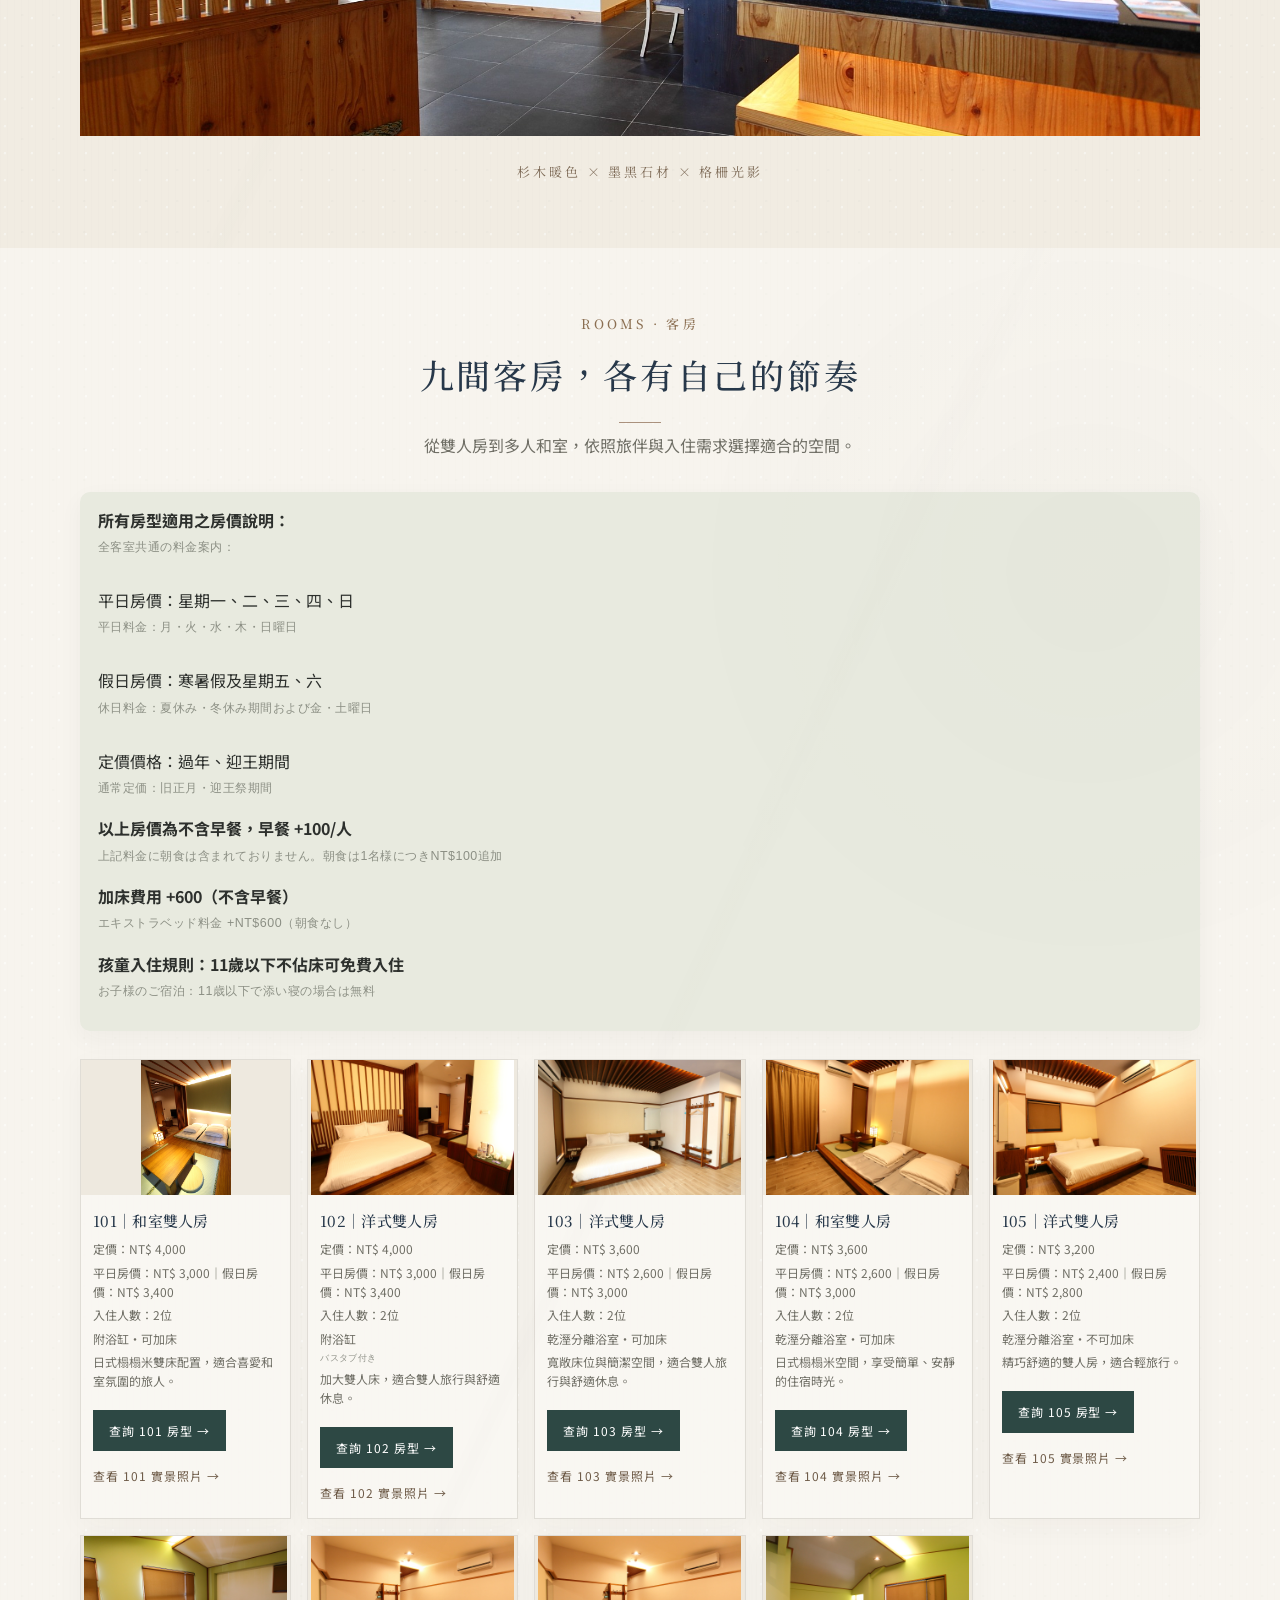
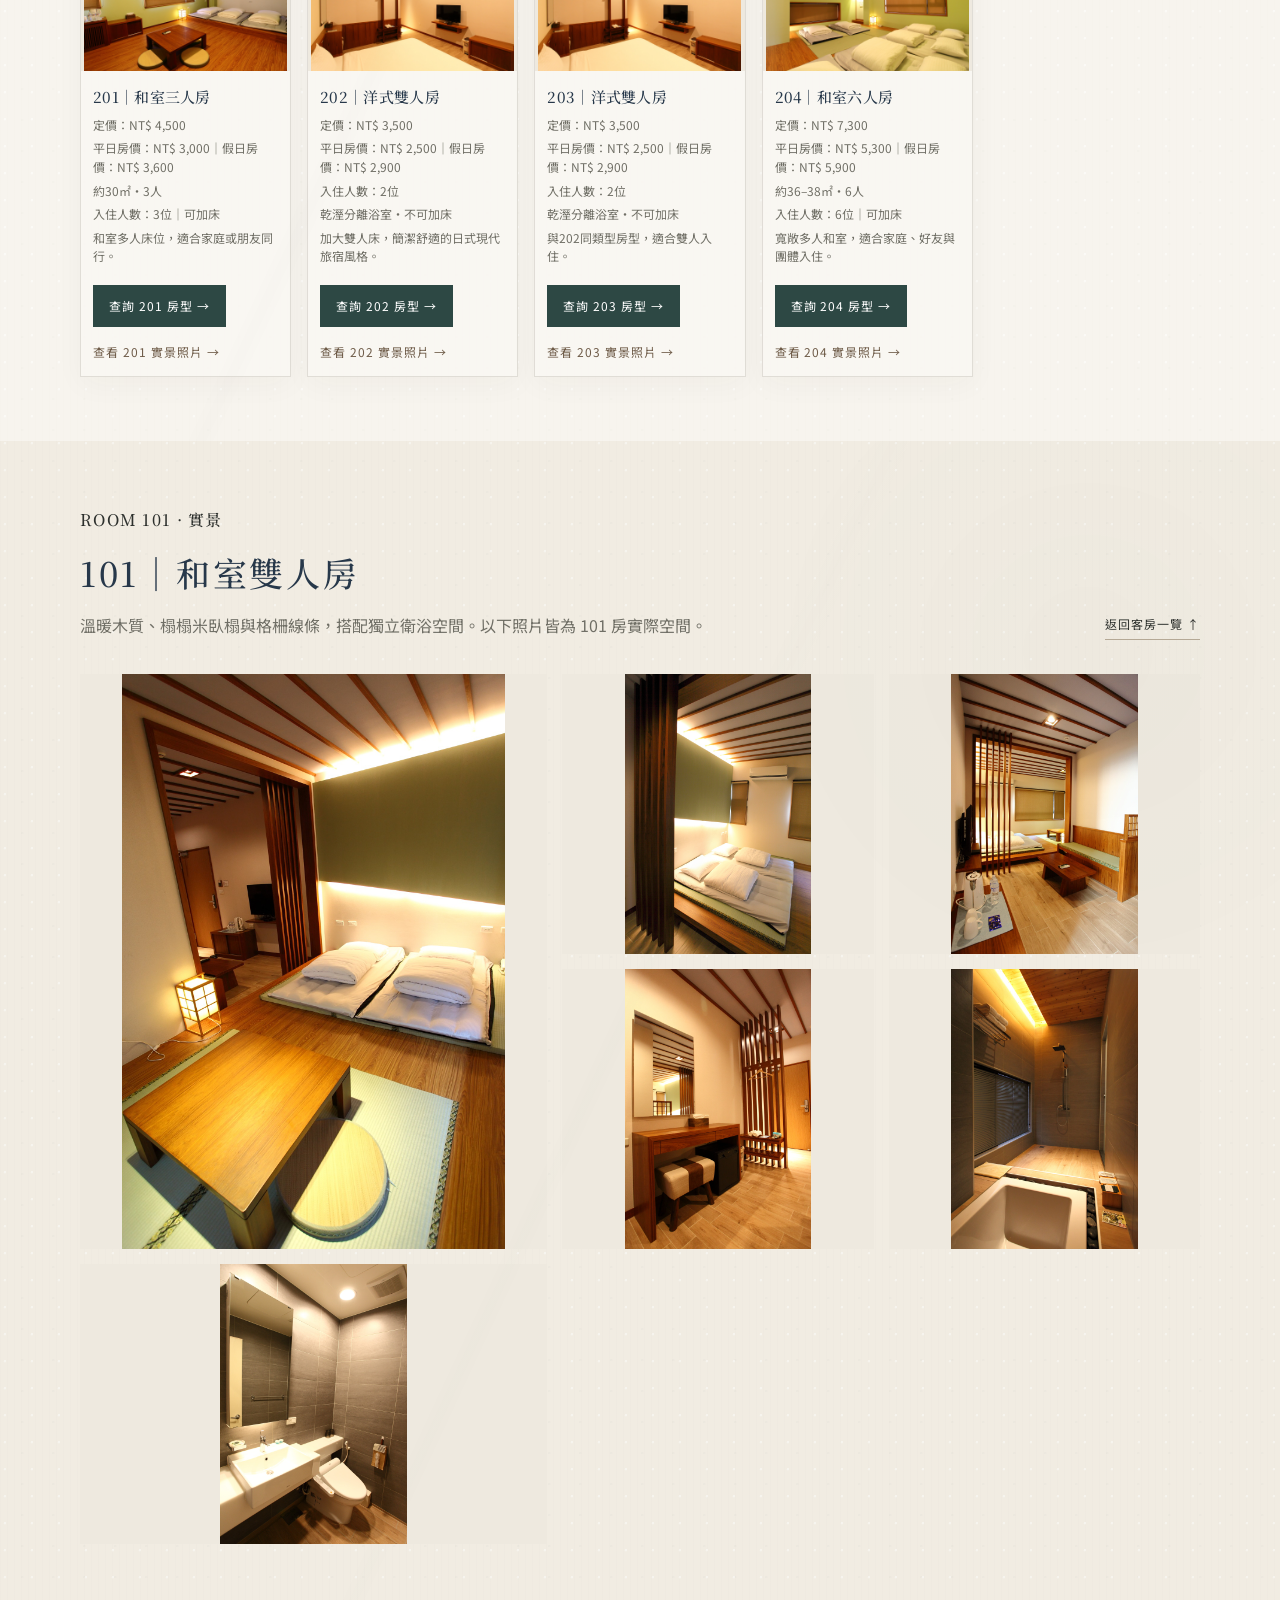
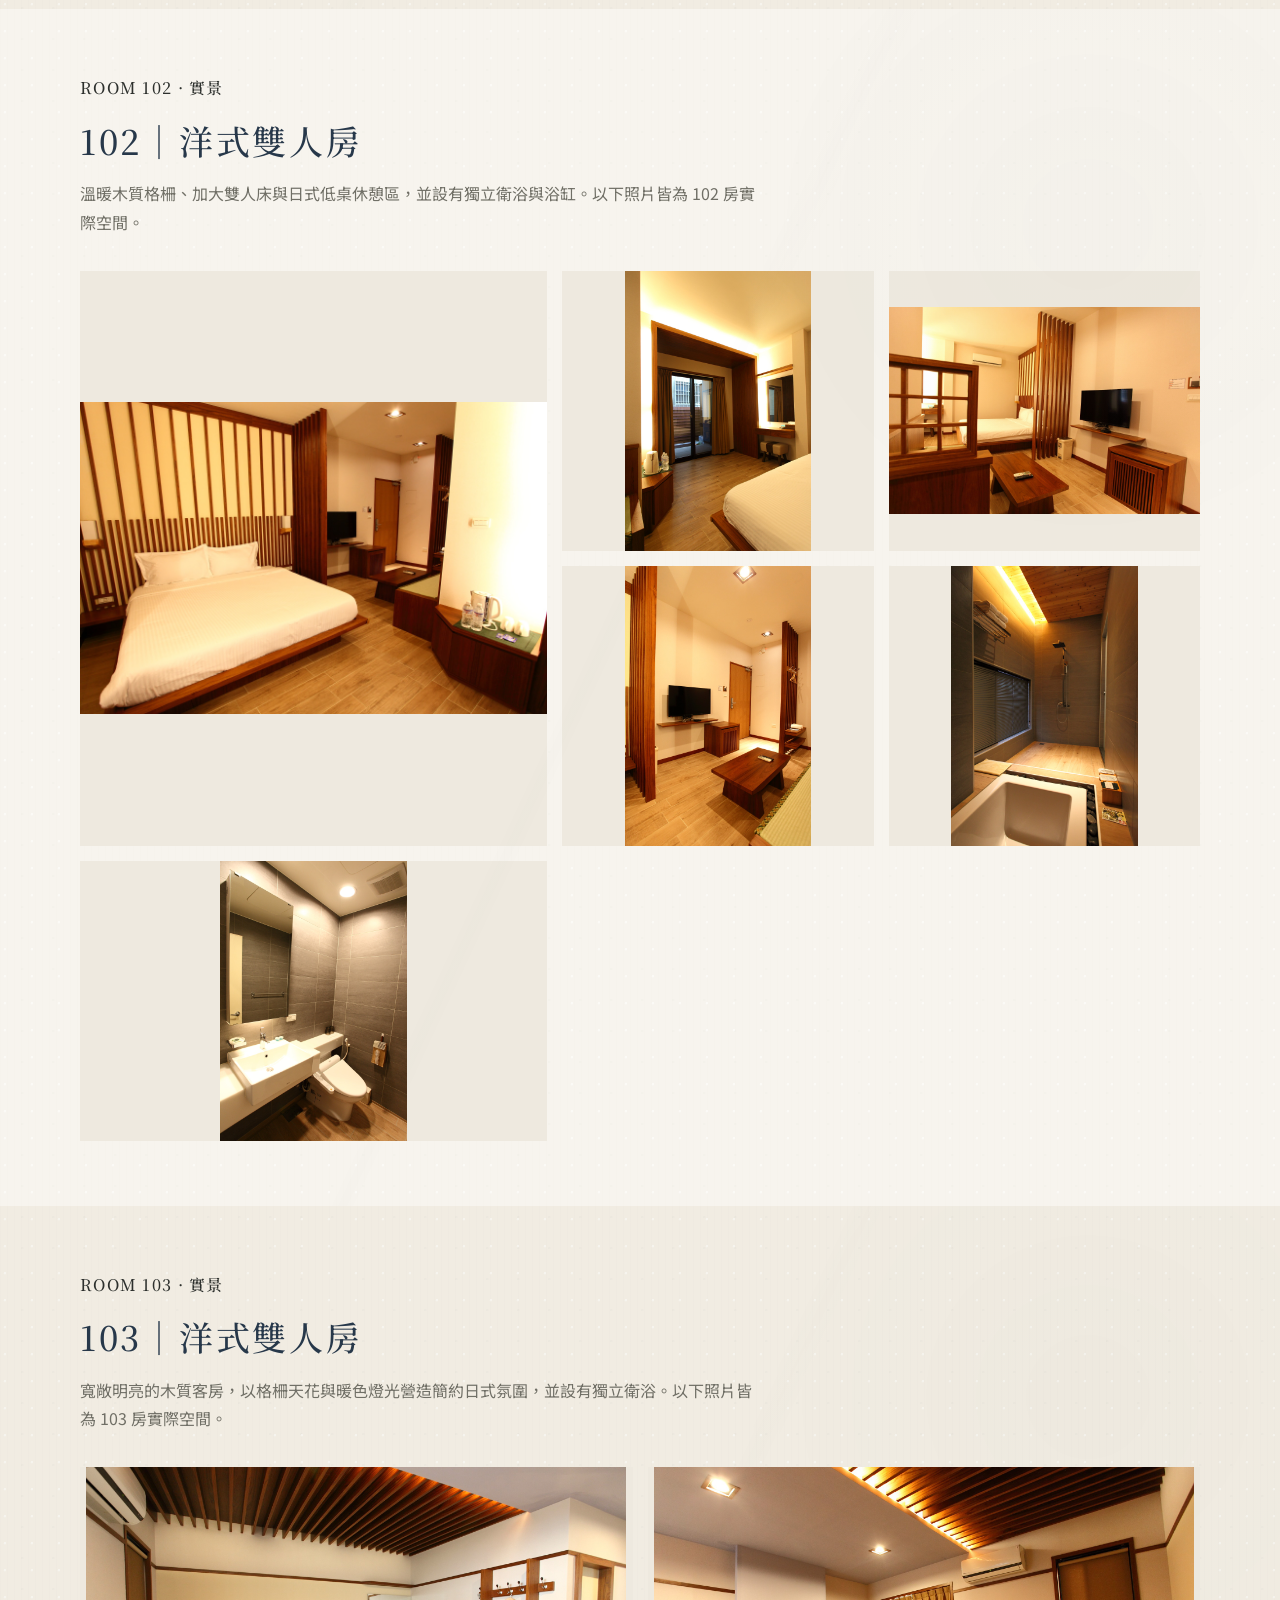
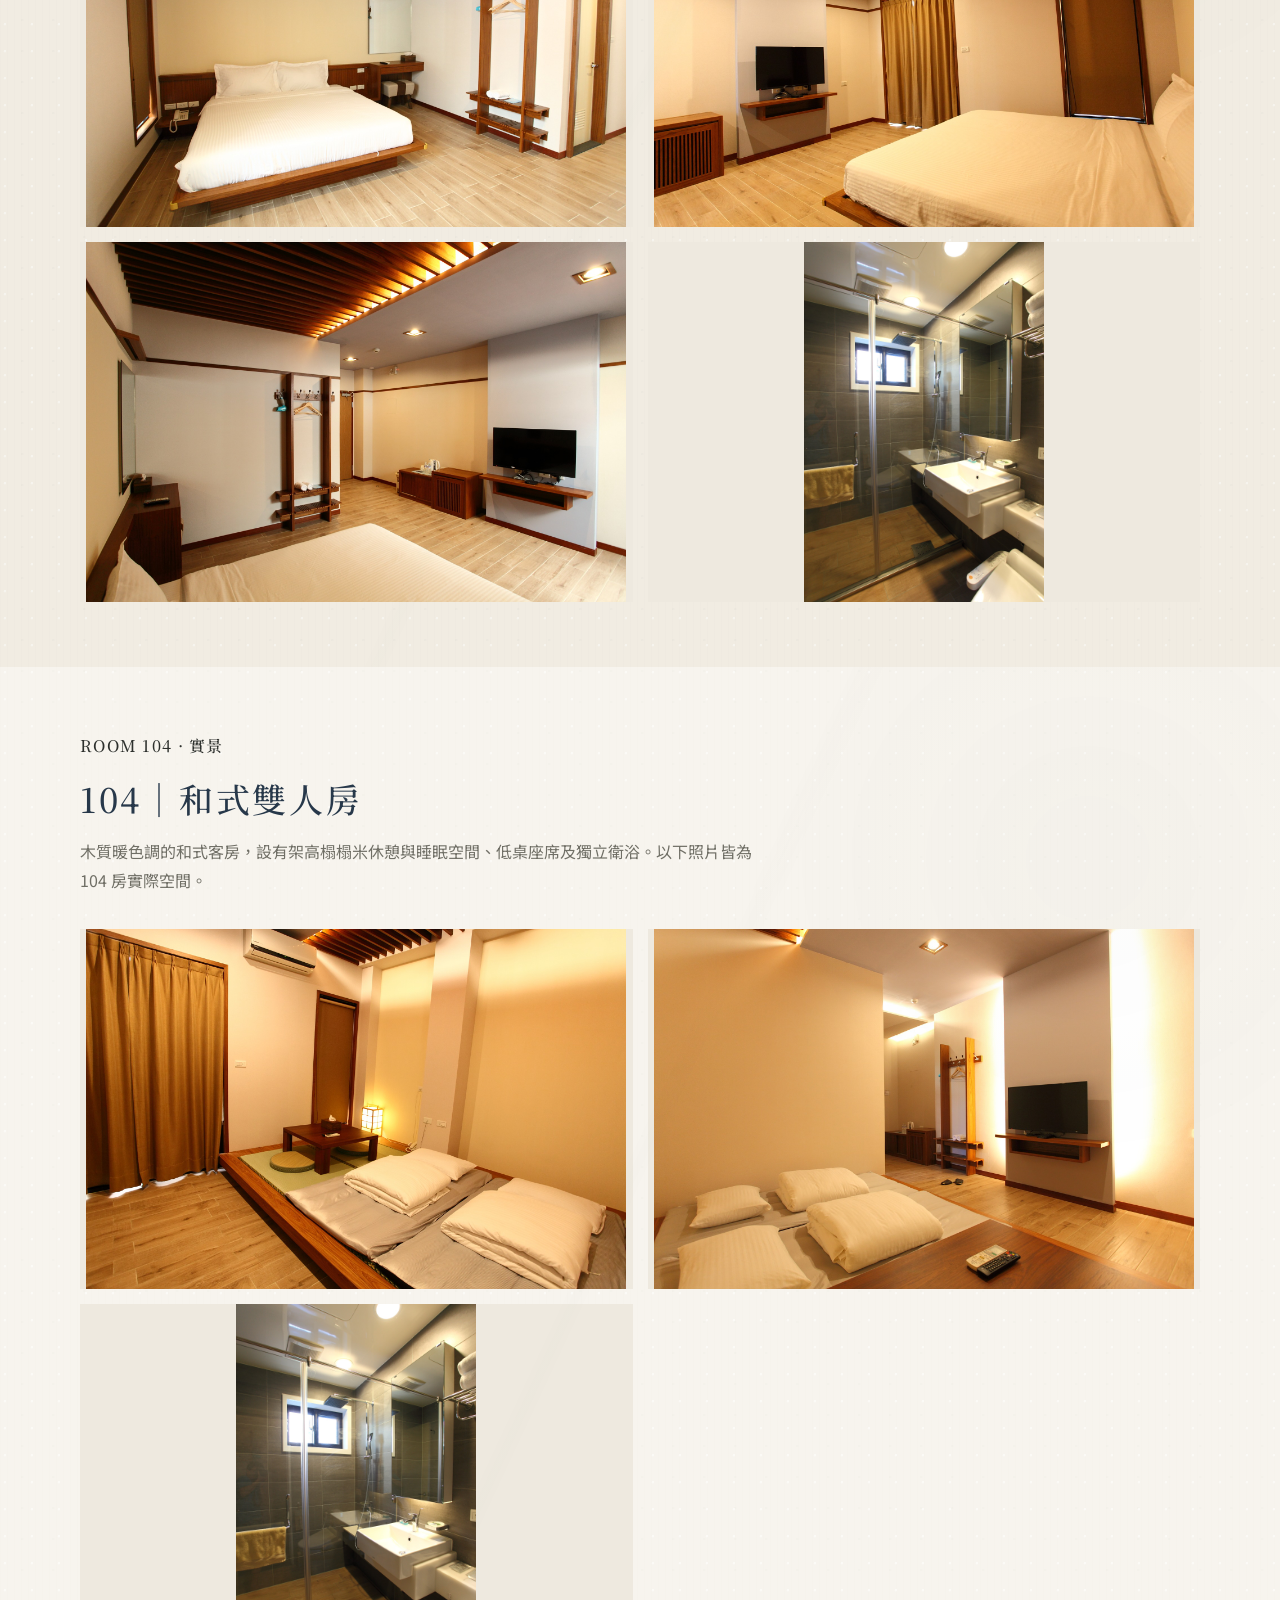
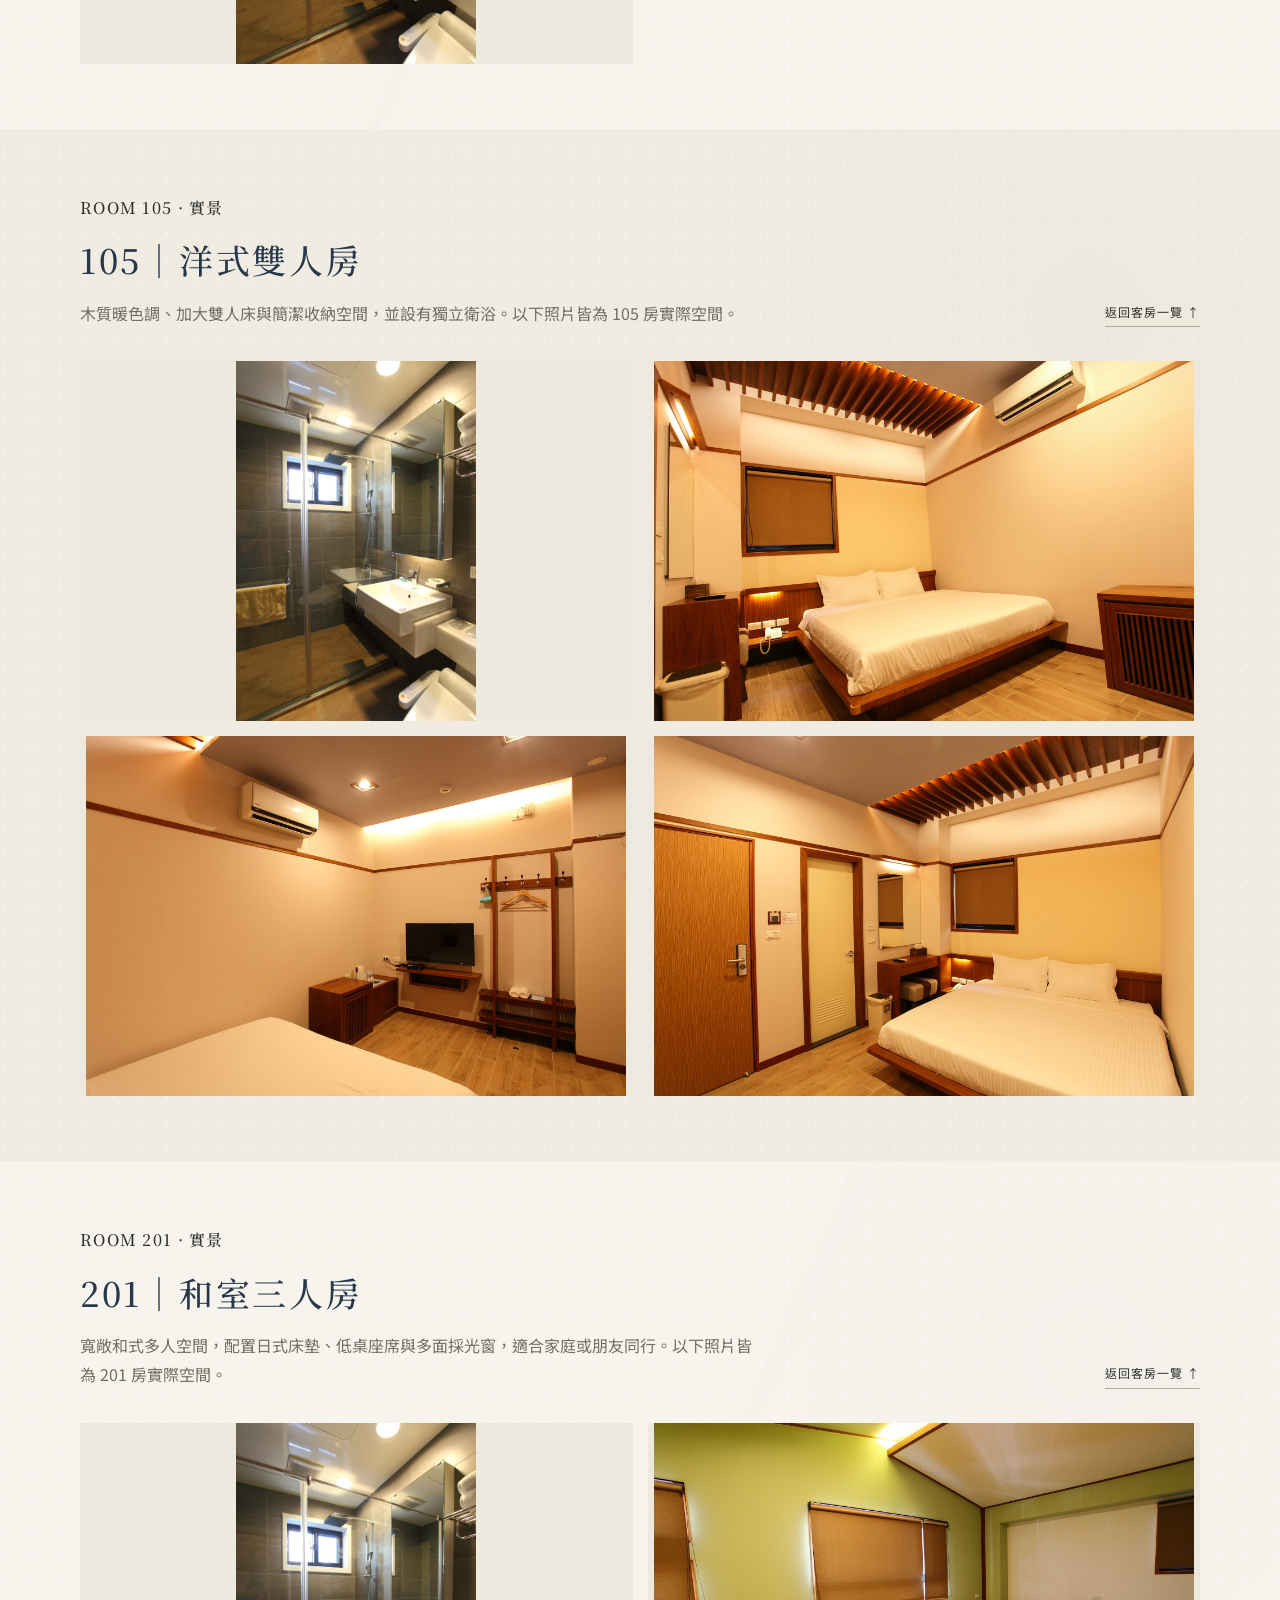
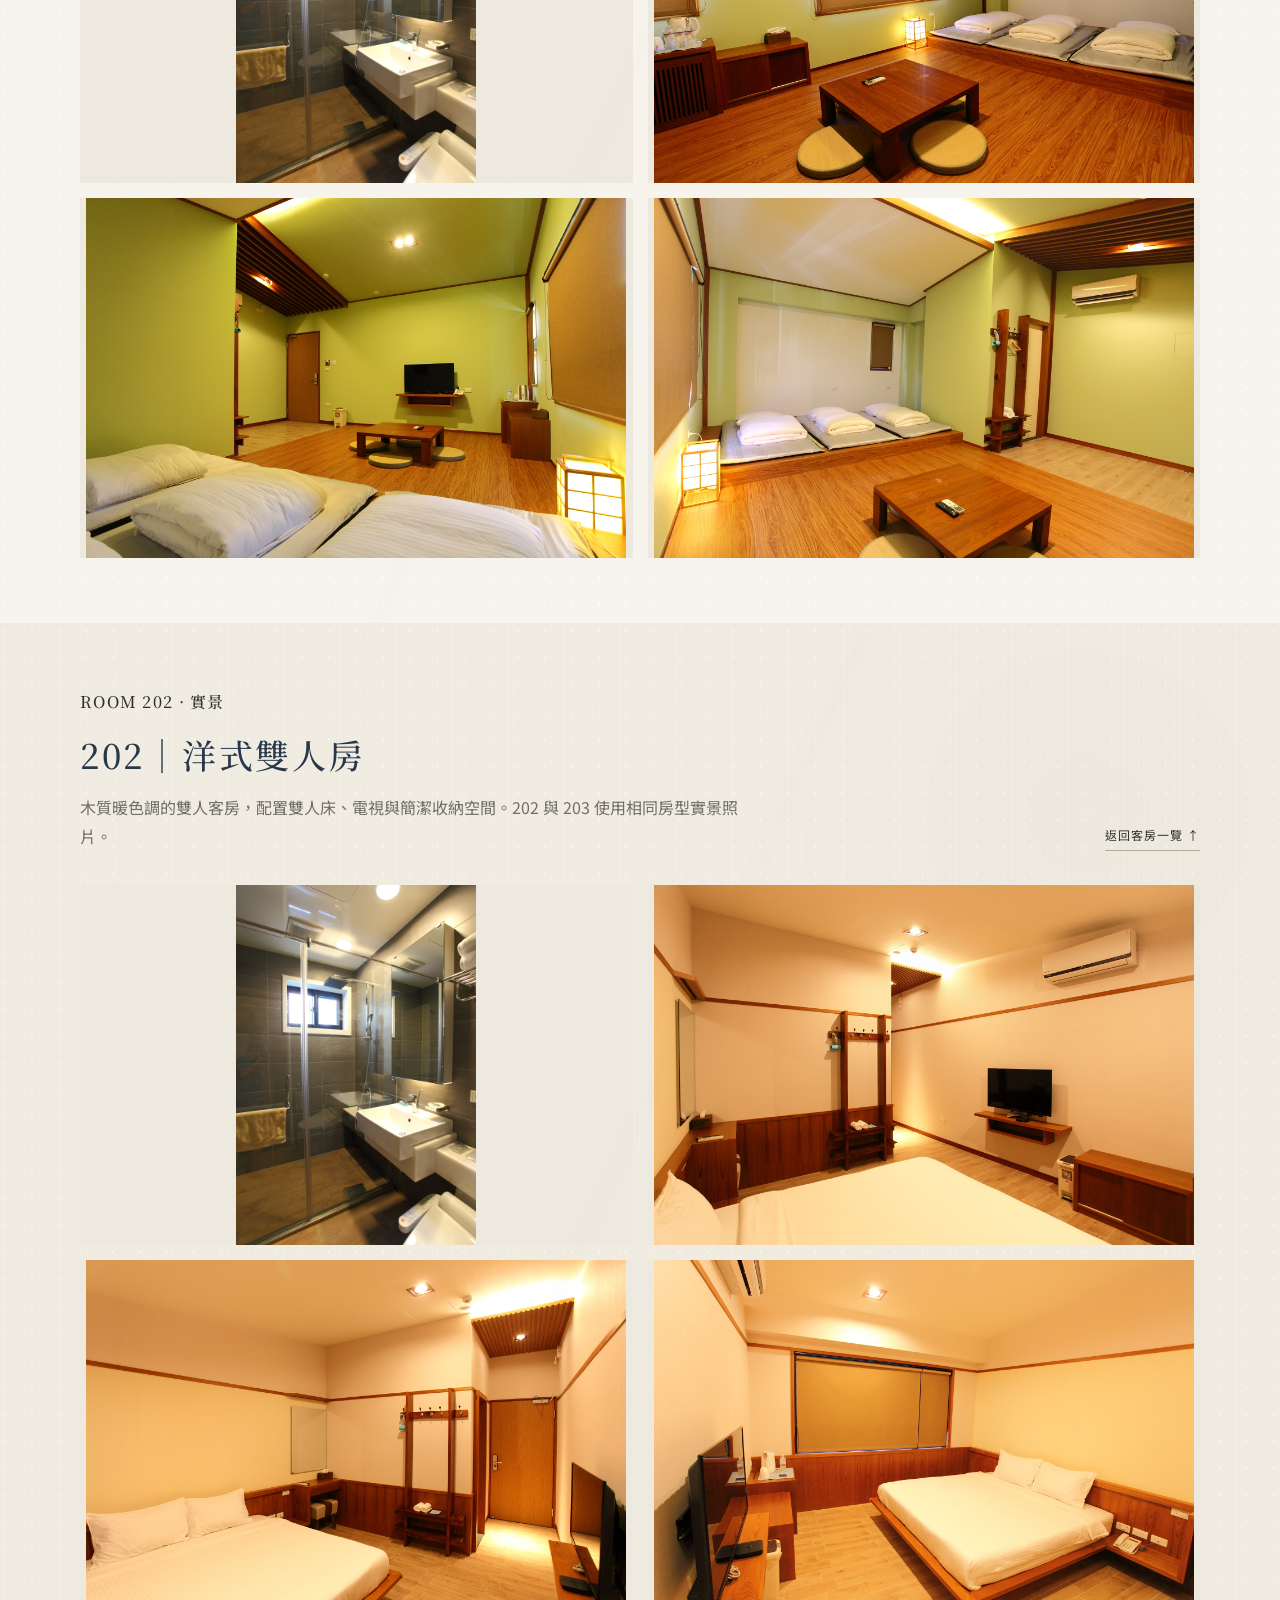
==== commit 36cf7221: "Add files via upload" ====
--- a/index.html
+++ b/index.html
@@ -608,7 +608,7 @@
 <aside class="booking-price-notice" aria-label="房價提醒"><strong>房價提醒</strong><p>透過 Booking.com 訂房的價格可能與官網房價不同，請聯絡民宿了解優惠詳情。</p><a href="tel:0965312121">洽詢住宿優惠：0965-312-121</a></aside>
 <form id="availability-form" method="get" action="https://www.booking.com/hotel/tw/dong-jin-yu-yuan-te-se-min-su.zh-tw.html#availability" target="_blank" rel="noopener noreferrer">
 <div class="booking-fields"><label>入住日期<input type="date" id="checkin" name="checkin" required></label><label>退房日期<input type="date" id="checkout" name="checkout" required></label>
-<label>成人<select id="adults" name="group_adults"><option value="1">1</option><option value="2" selected>2</option><option value="3">3</option><option value="4">4</option><option value="5">5</option><option value="6">6</option><option value="7">7</option><option value="8">8</option><option value="9">9</option><option value="10">10</option><option value="11">11</option><option value="12">12</option><option value="13">13</option><option value="14">14</option><option value="15">15</option><option value="16">16</option><option value="17">17</option><option value="18">18</option><option value="19">19</option><option value="20">20</option><option value="21">21</option><option value="22">22</option><option value="23">23</option><option value="24">24</option><option value="25">25</option><option value="26">26</option><option value="27">27</option><option value="28">28</option><option value="29">29</option><option value="30">30</option></select></label><label>兒童（0–17 歲）<select id="children" name="group_children"><option value="0">0</option><option value="1">1</option><option value="2">2</option><option value="3">3</option><option value="4">4</option><option value="5">5</option><option value="6">6</option><option value="7">7</option><option value="8">8</option><option value="9">9</option><option value="10">10</option></select></label><label>客房數<select id="room-count" name="no_rooms"><option value="1">1</option><option value="2">2</option><option value="3">3</option><option value="4">4</option><option value="5">5</option><option value="6">6</option><option value="7">7</option><option value="8">8</option><option value="9">9</option></select></label></div>
+<label>成人<select id="adults" name="group_adults"><option value="1">1</option><option value="2" selected>2</option><option value="3">3</option><option value="4">4</option><option value="5">5</option><option value="6">6</option><option value="7">7</option><option value="8">8</option><option value="9">9</option><option value="10">10</option><option value="11">11</option><option value="12">12</option><option value="13">13</option><option value="14">14</option><option value="15">15</option><option value="16">16</option><option value="17">17</option><option value="18">18</option><option value="19">19</option><option value="20">20</option><option value="21">21</option><option value="22">22</option><option value="23">23</option><option value="24">24</option><option value="25">25</option><option value="26">26</option><option value="27">27</option><option value="28">28</option><option value="29">29</option><option value="30">30</option></select></label><label>兒童（0–11 歲）<select id="children" name="group_children"><option value="0">0</option><option value="1">1</option><option value="2">2</option><option value="3">3</option><option value="4">4</option><option value="5">5</option><option value="6">6</option><option value="7">7</option><option value="8">8</option><option value="9">9</option><option value="10">10</option></select></label><label>客房數<select id="room-count" name="no_rooms"><option value="1">1</option><option value="2">2</option><option value="3">3</option><option value="4">4</option><option value="5">5</option><option value="6">6</option><option value="7">7</option><option value="8">8</option><option value="9">9</option></select></label></div>
 <div id="child-ages" class="booking-fields" aria-live="polite"></div>
 <input type="hidden" name="selected_currency" value="TWD"><input type="hidden" name="lang" value="zh-tw">
 <p id="room-interest" class="booking-interest" hidden></p><p class="booking-note">房號為官網介紹使用；Booking.com 以平台房型販售，無法保證指定房號。如需指定房號，請先電話確認。</p>
